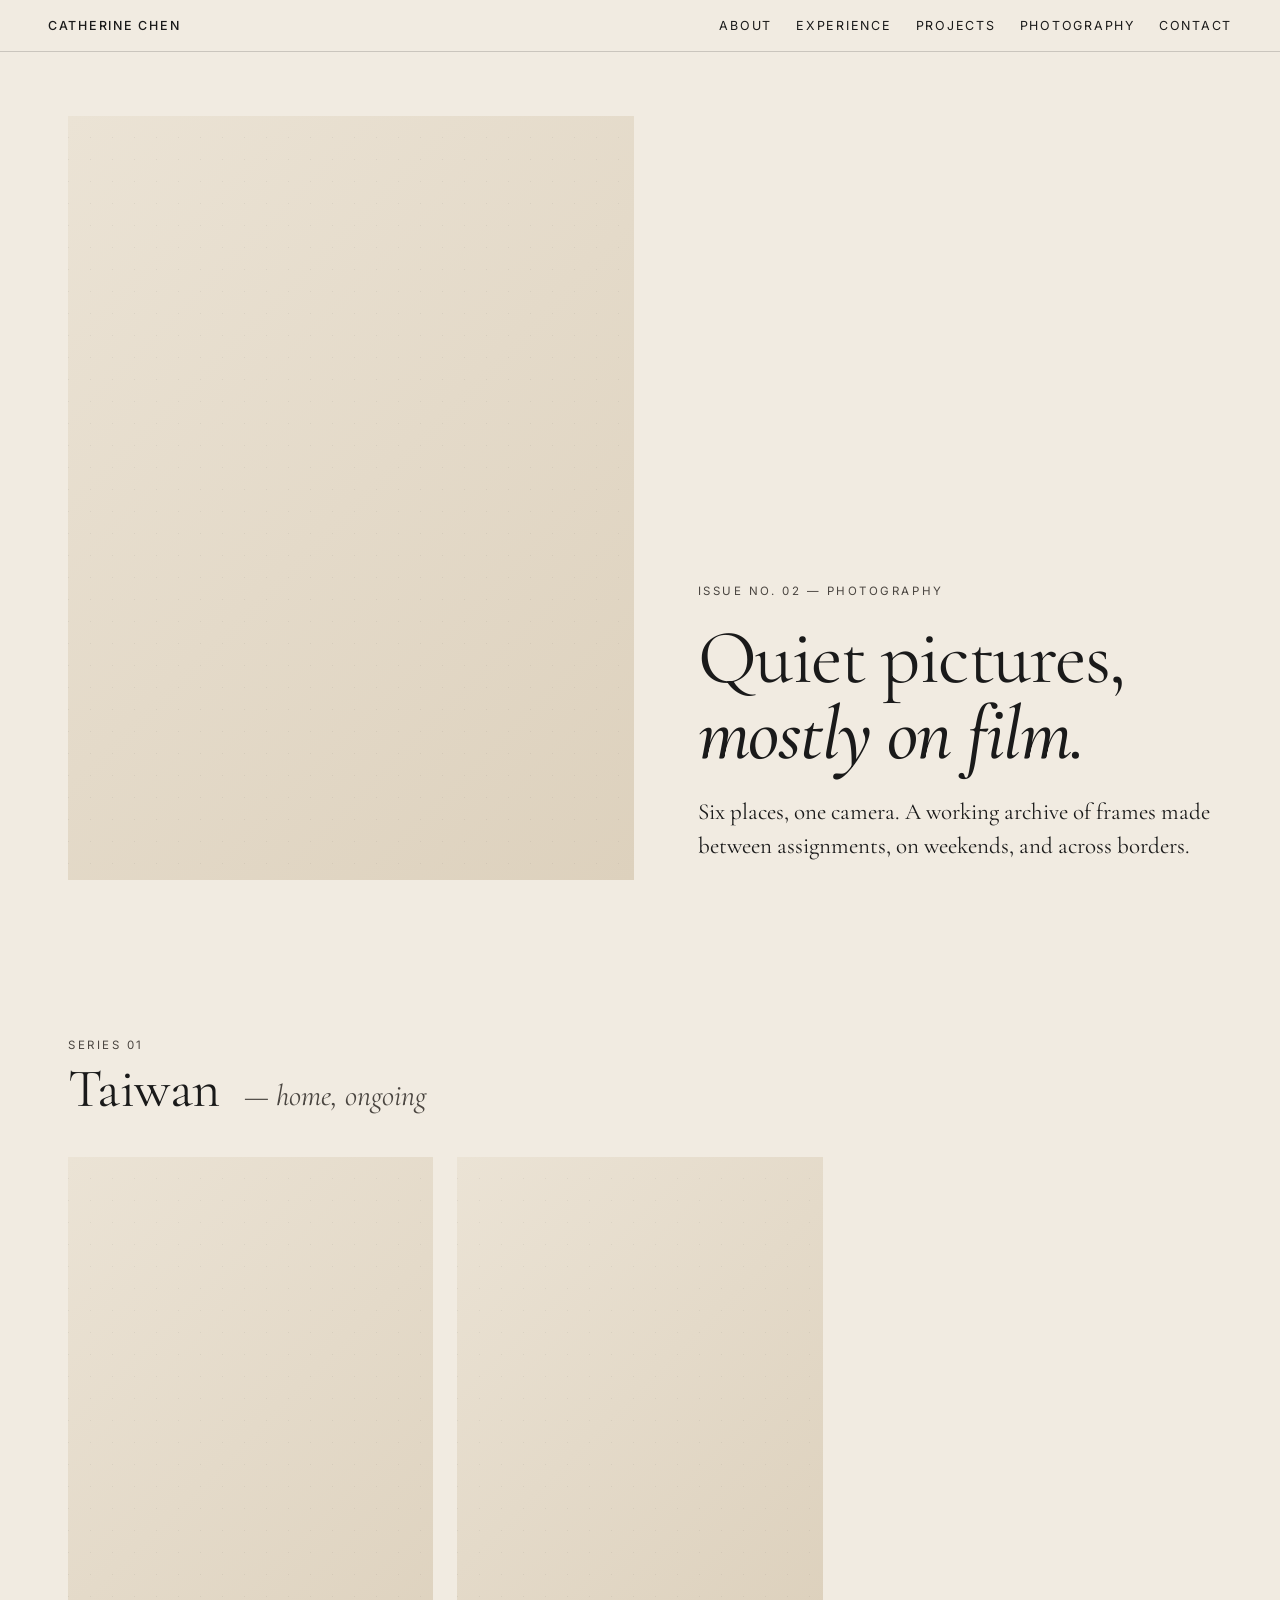
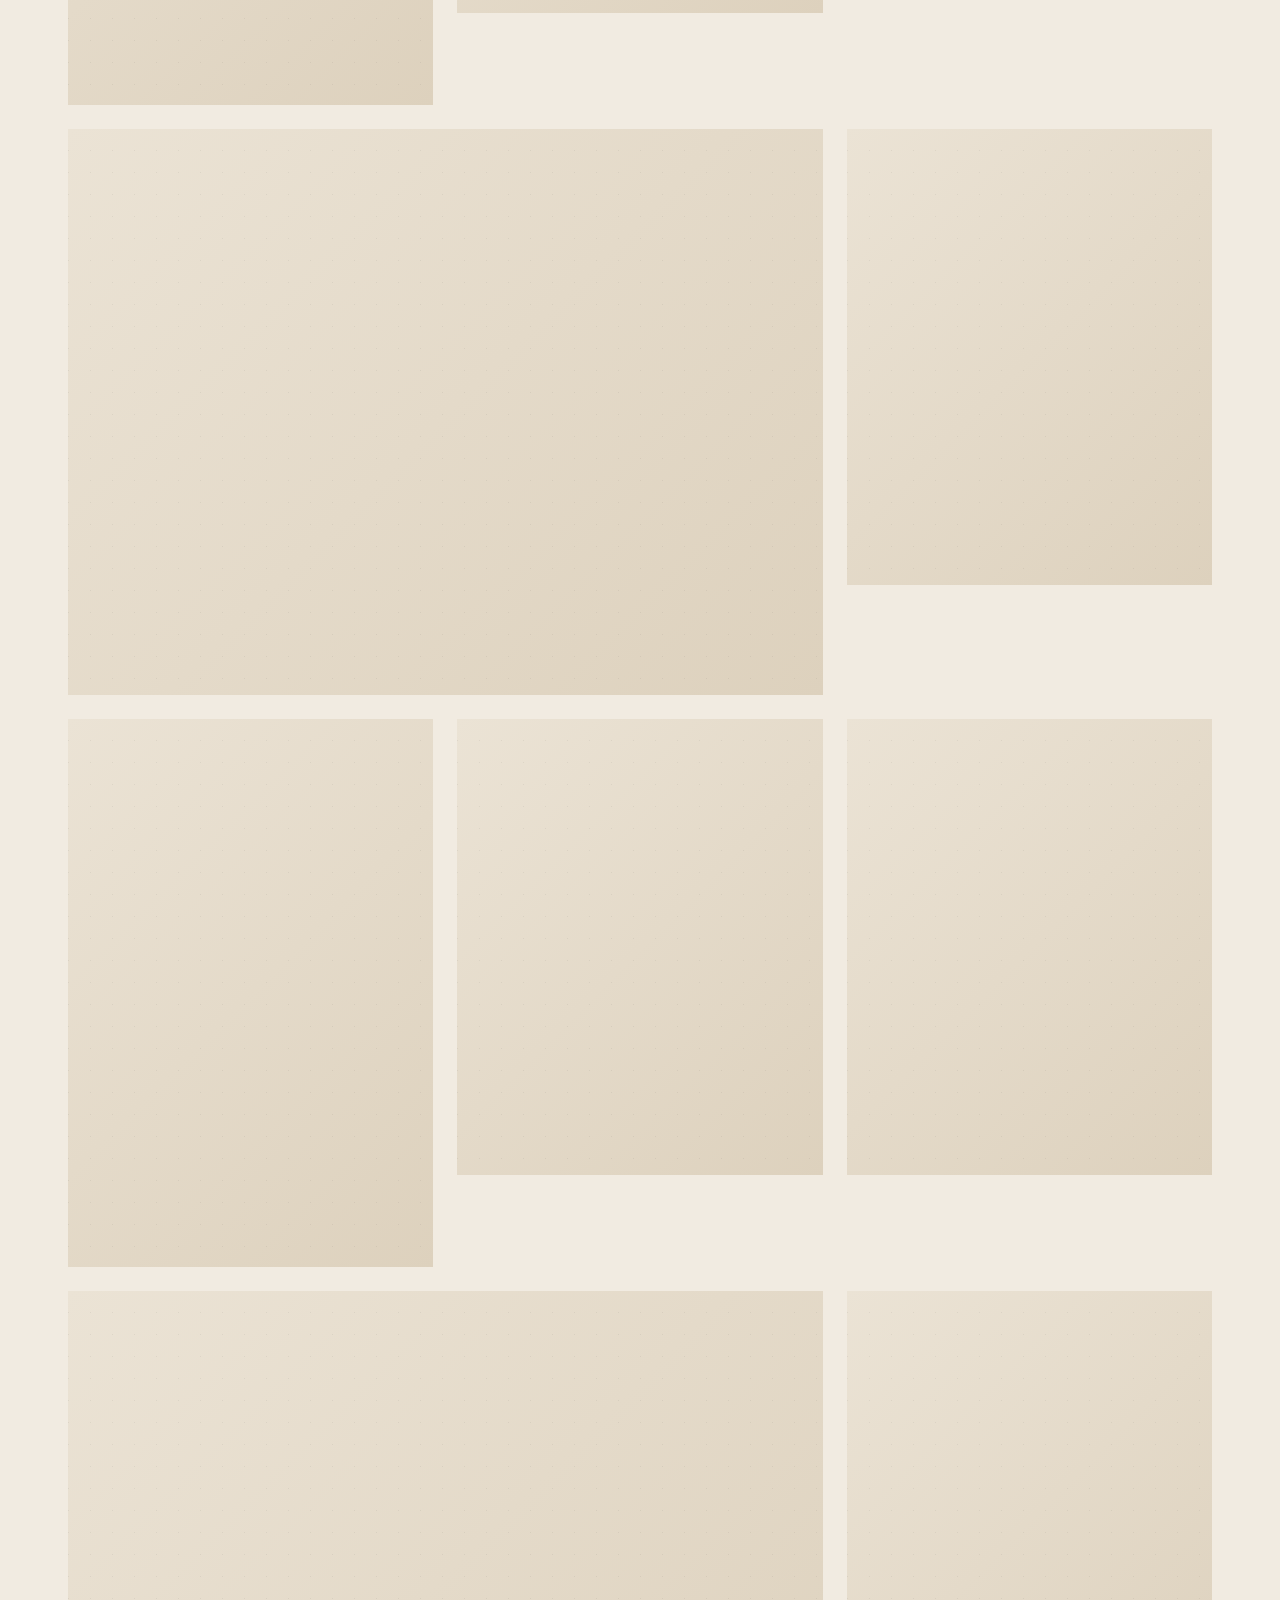
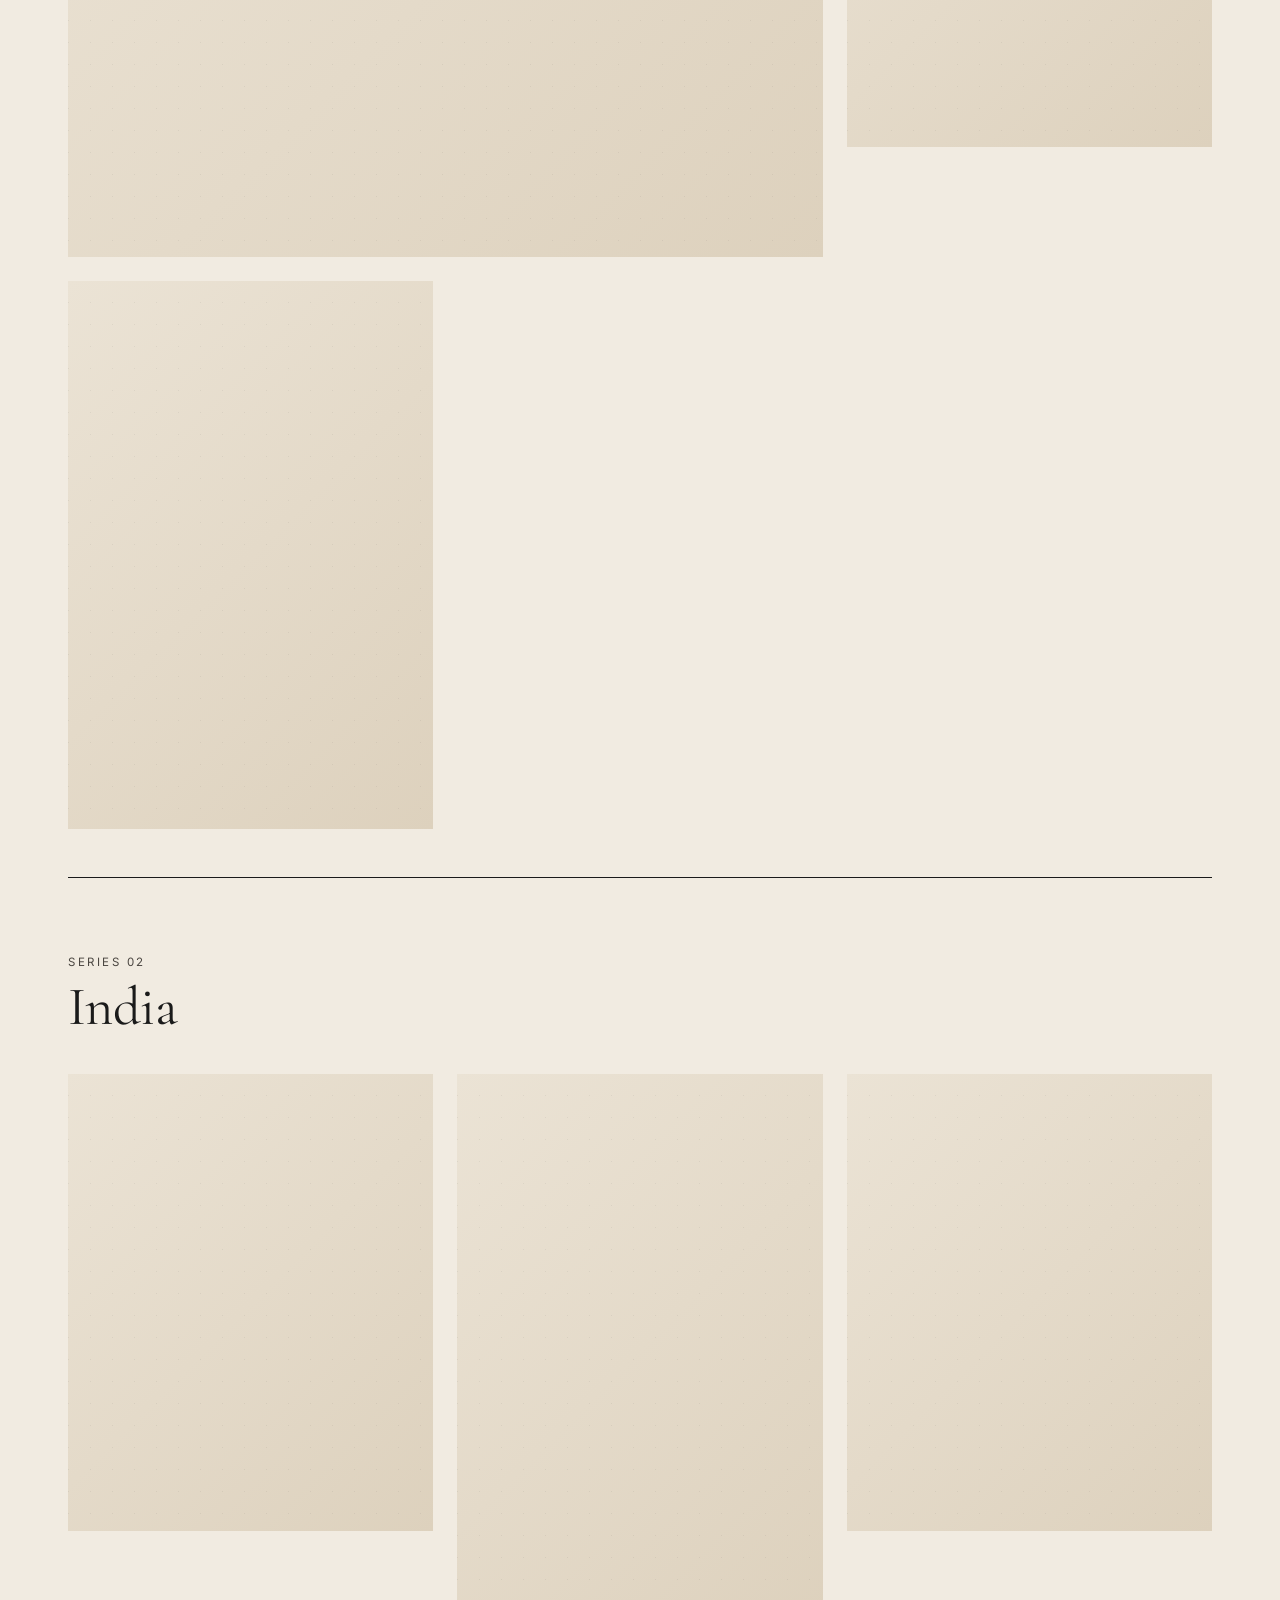
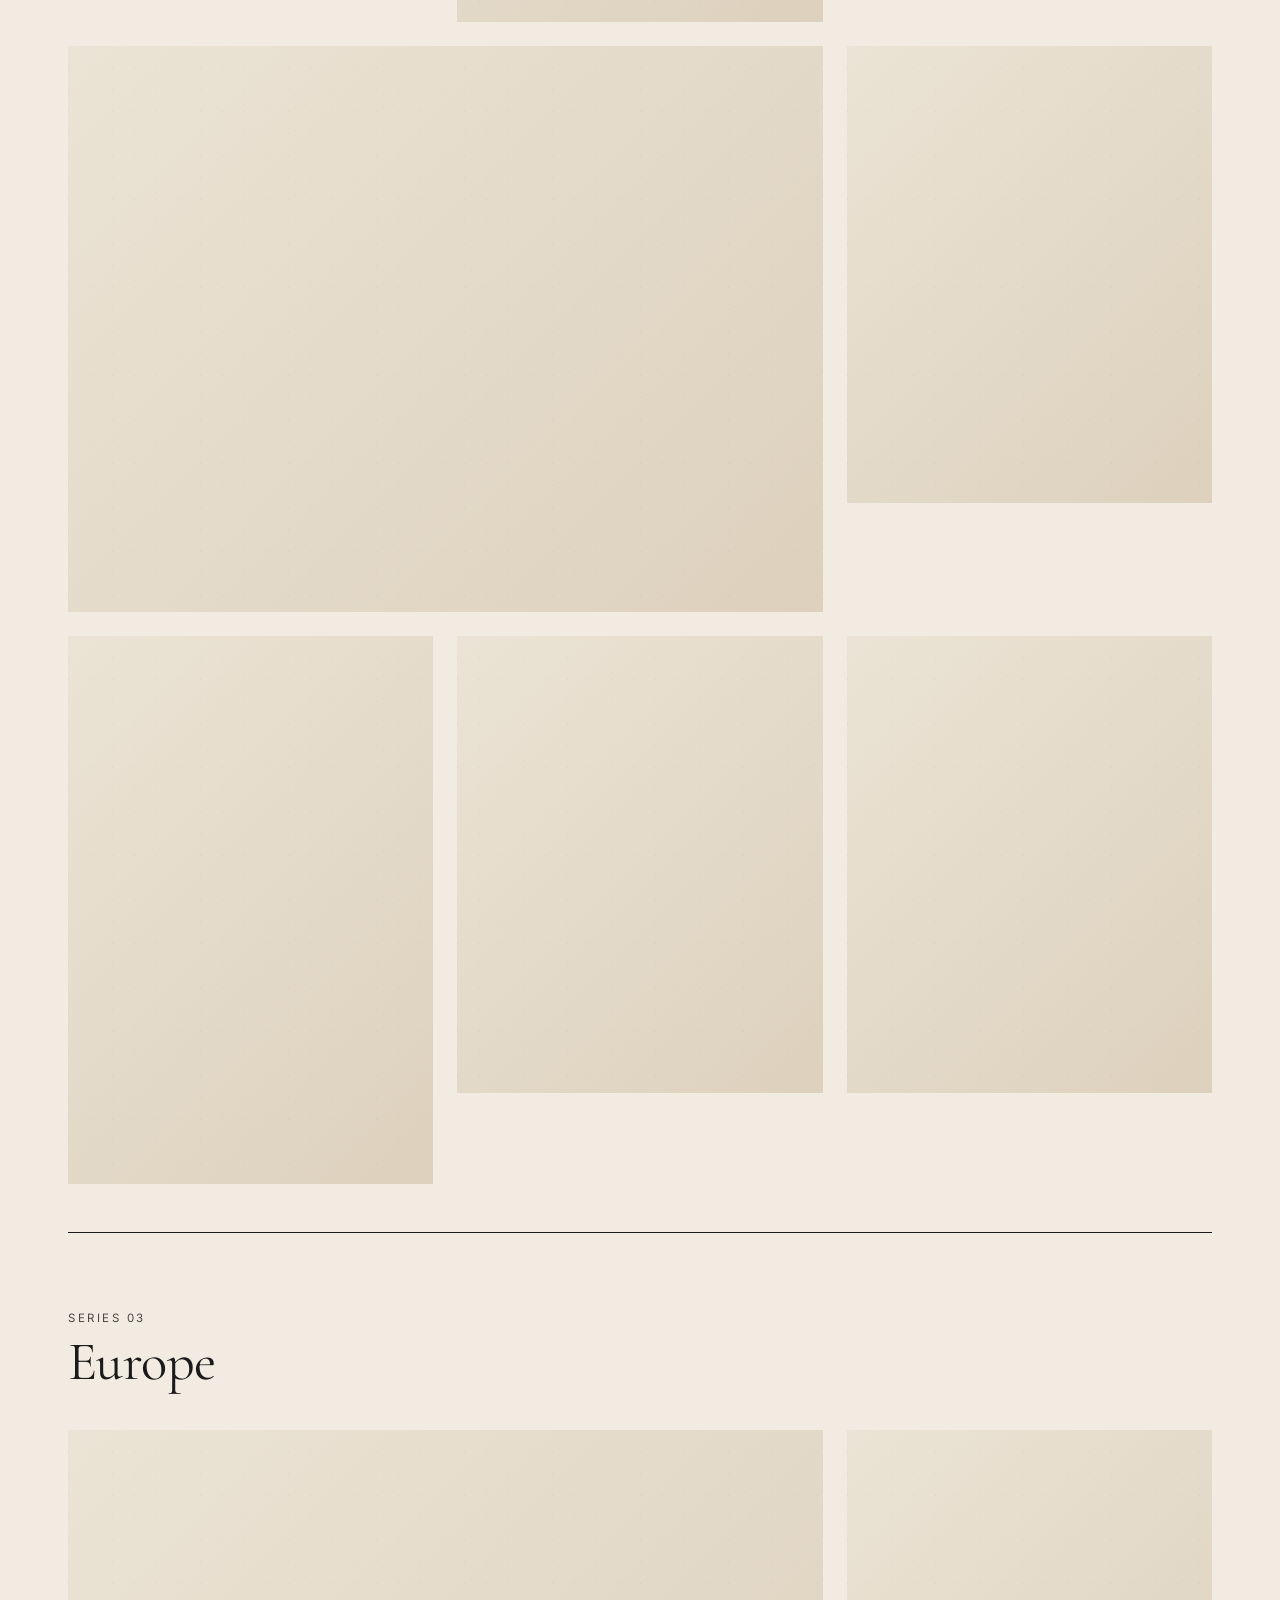
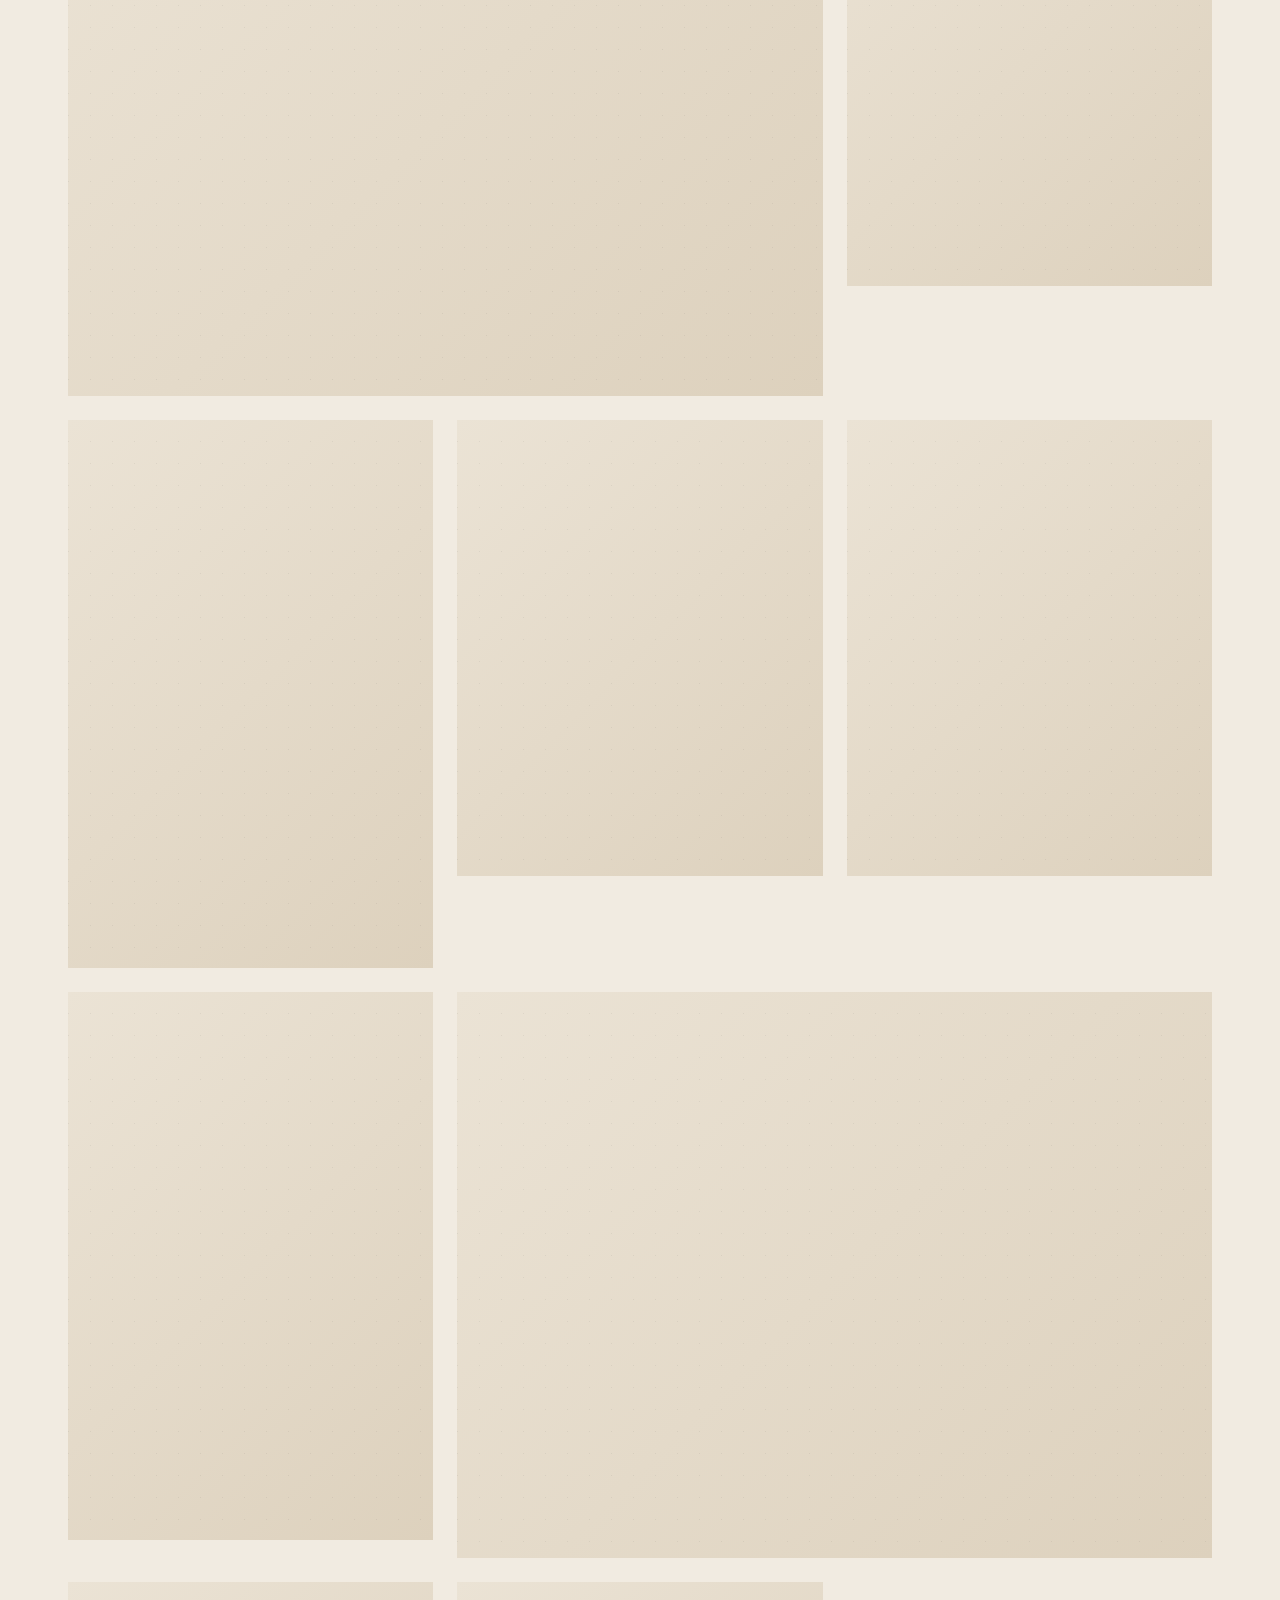
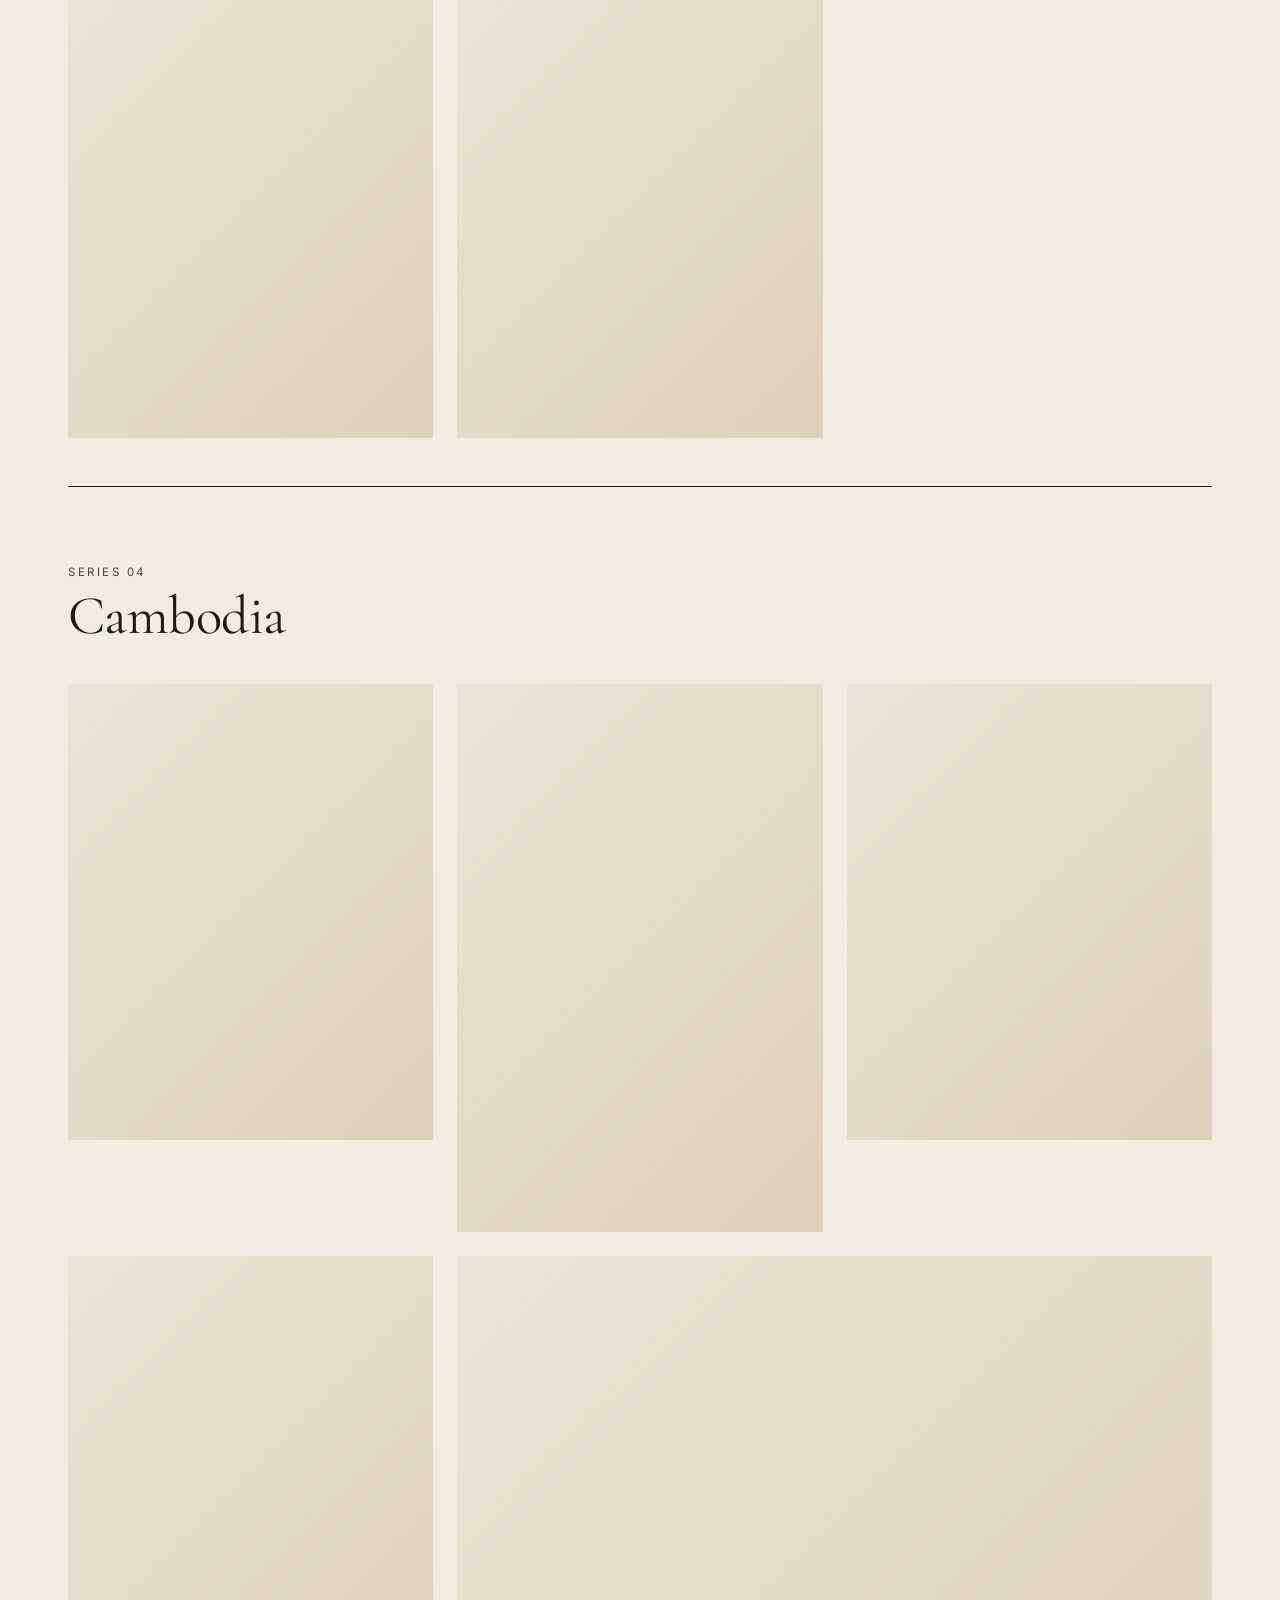
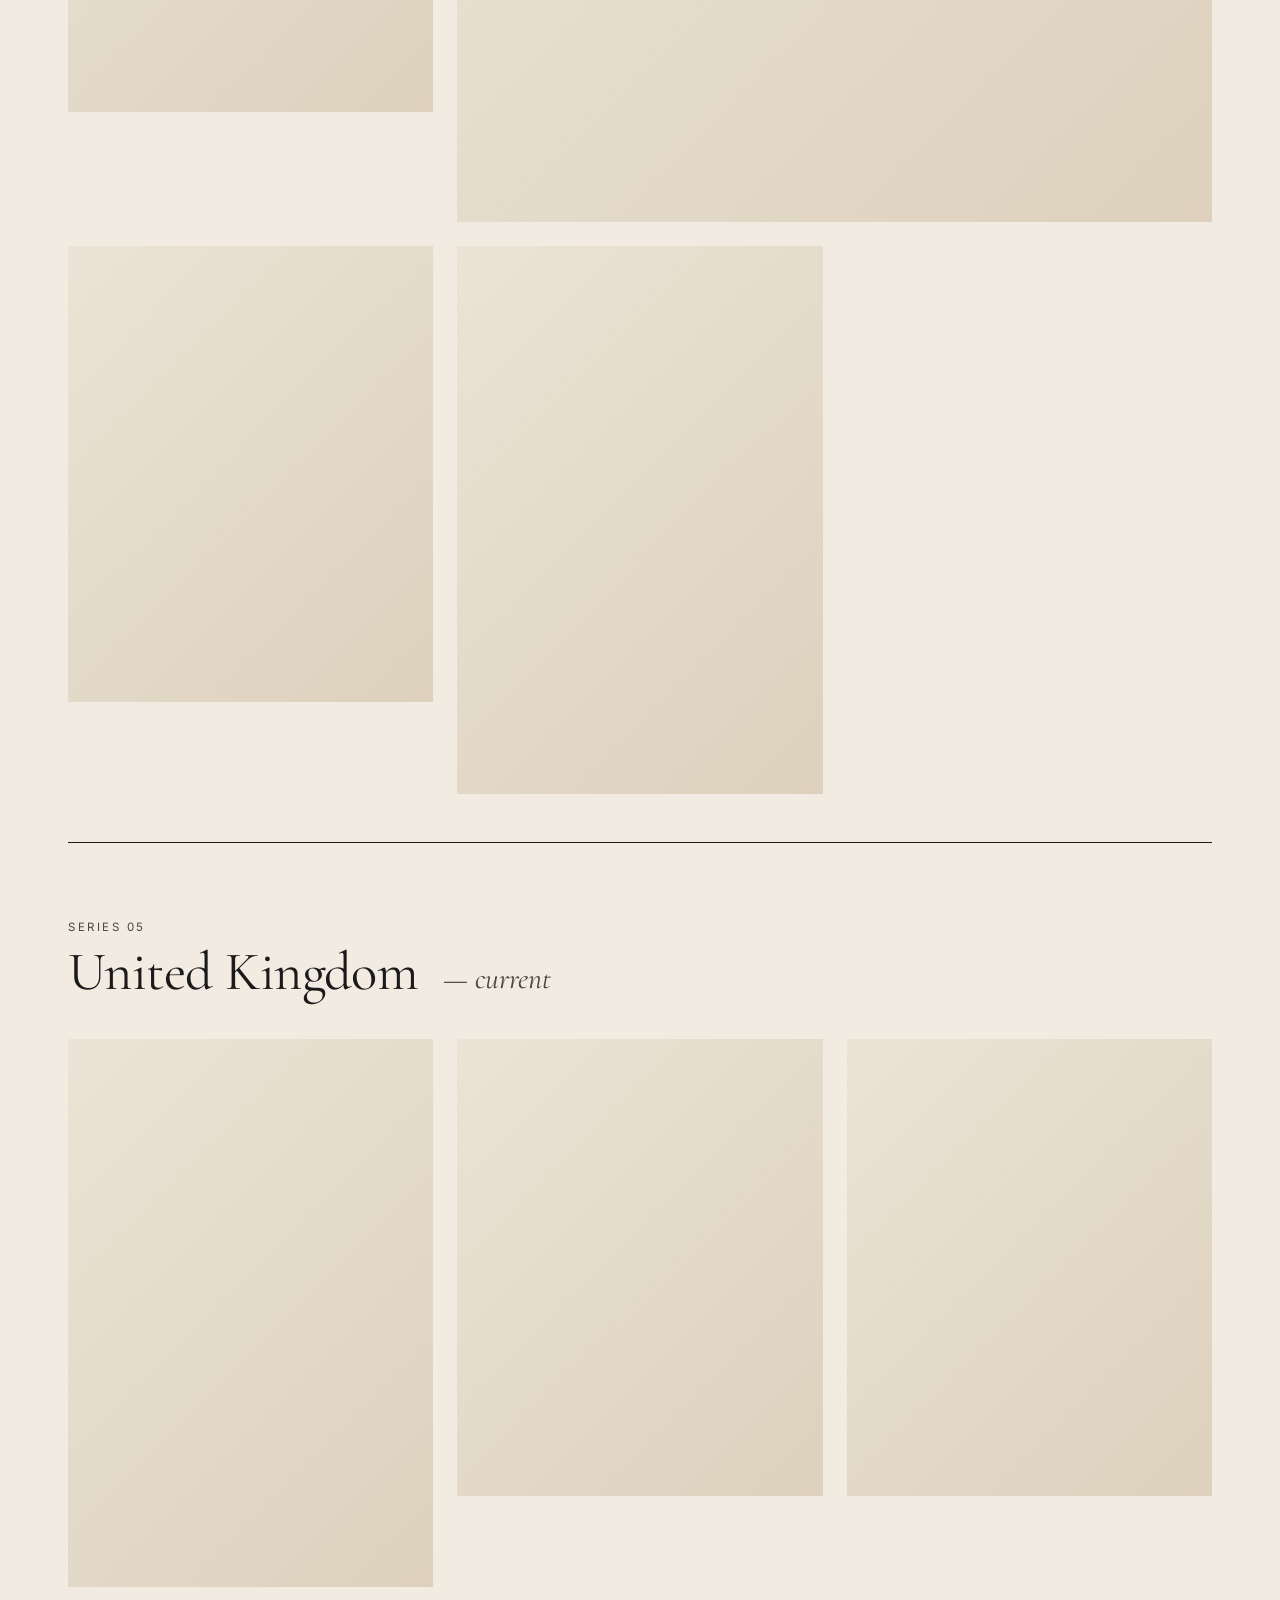
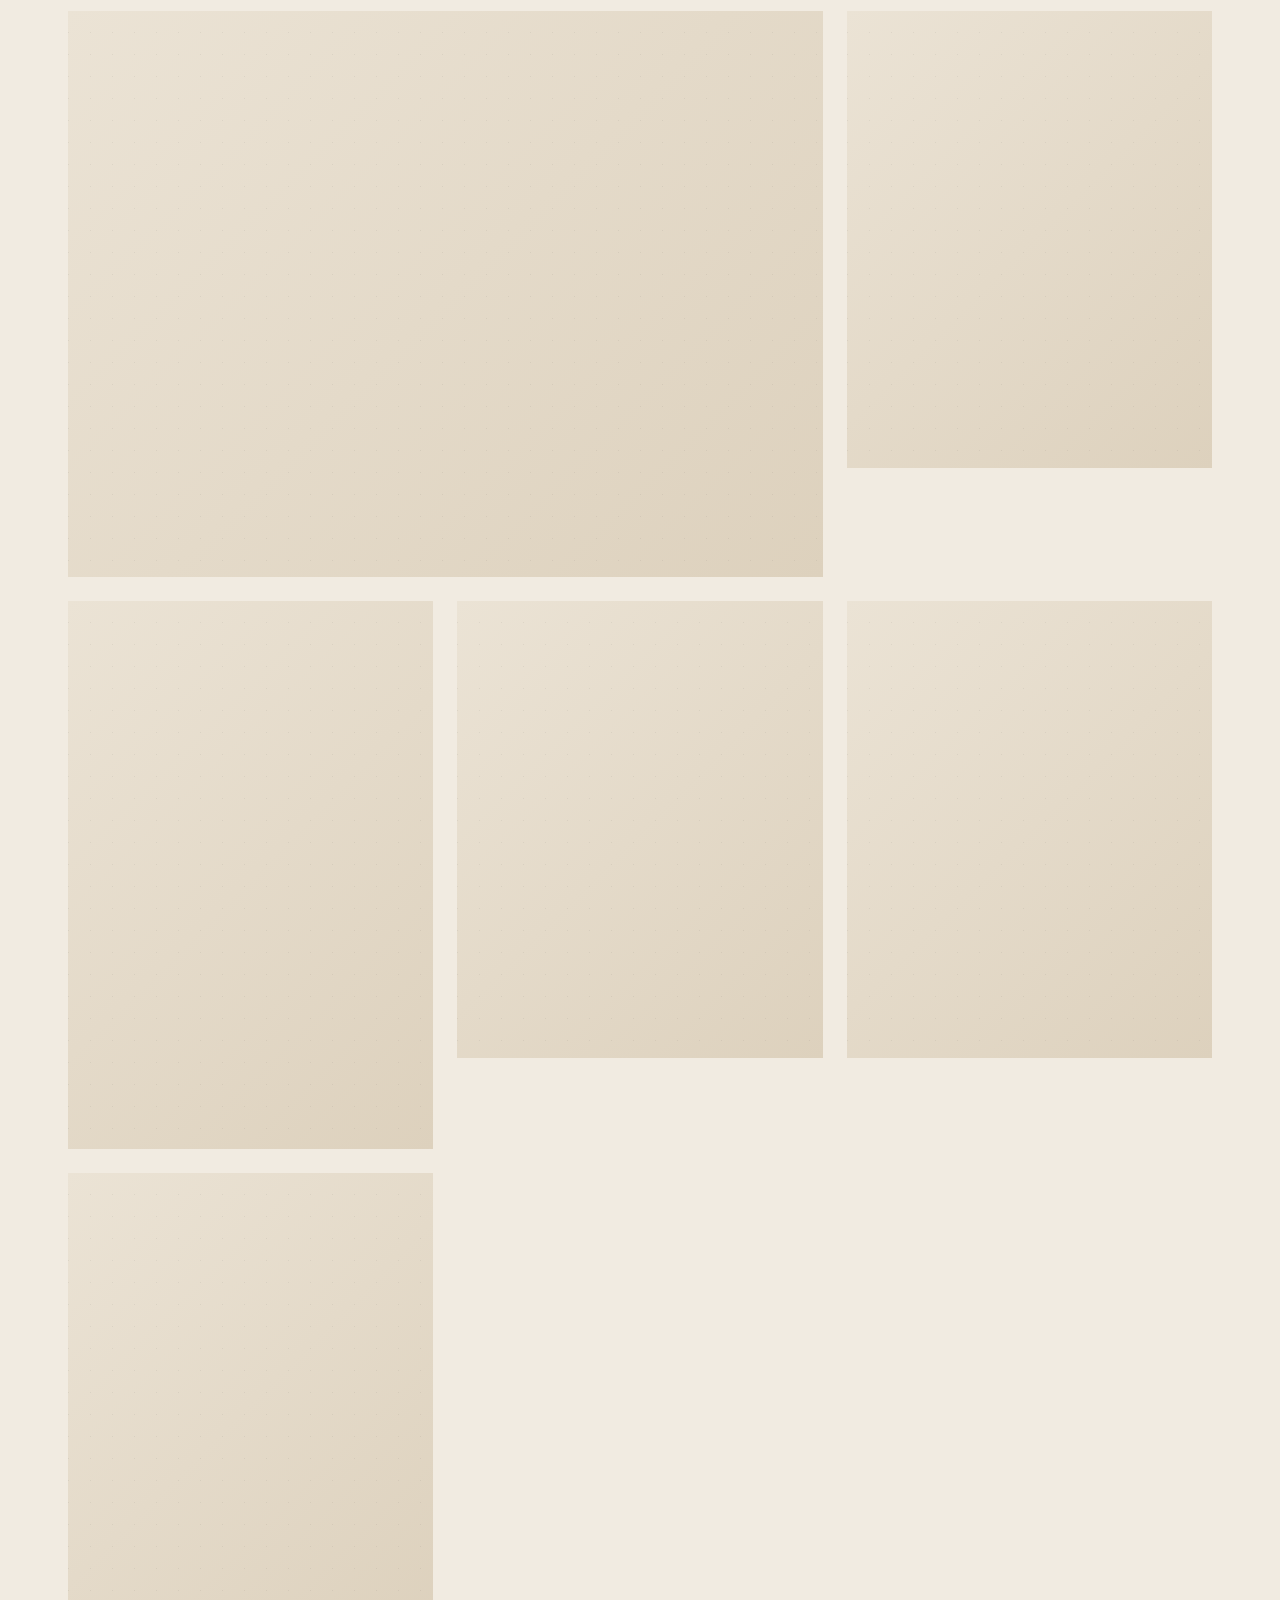
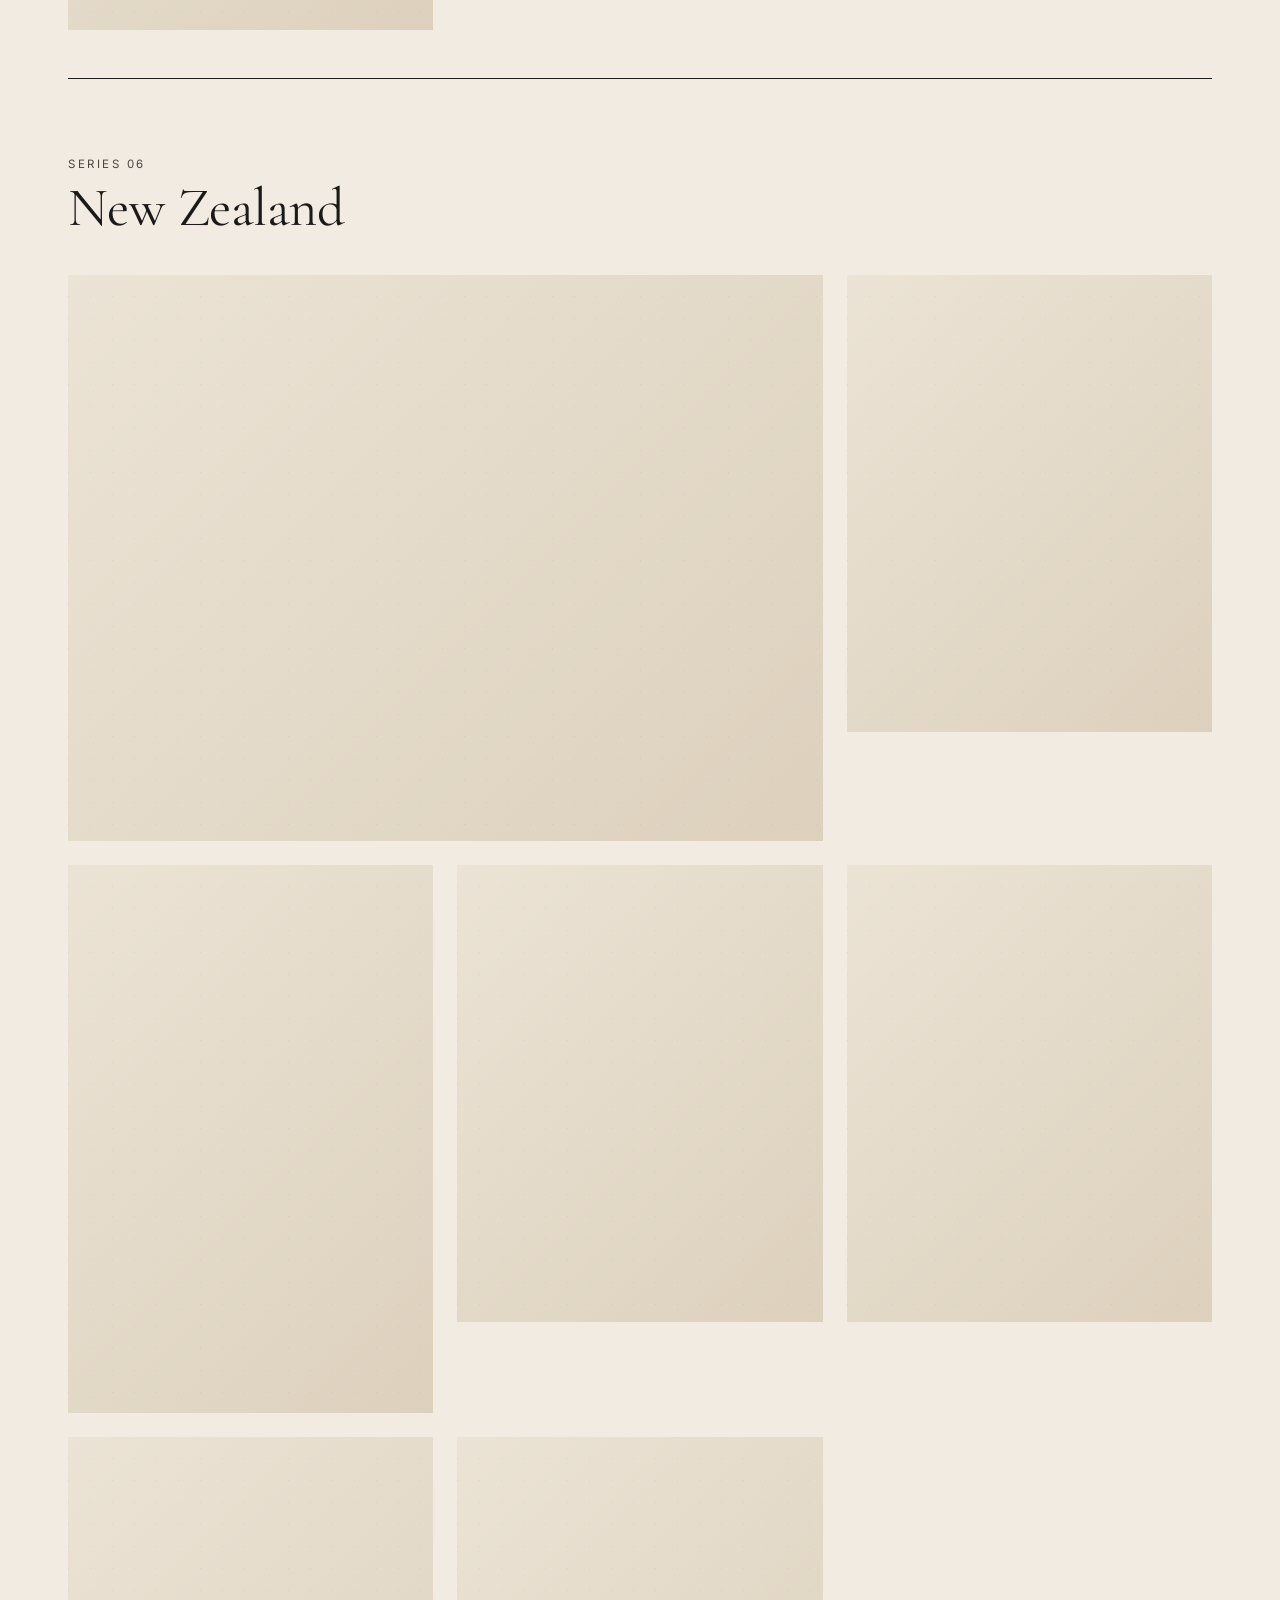
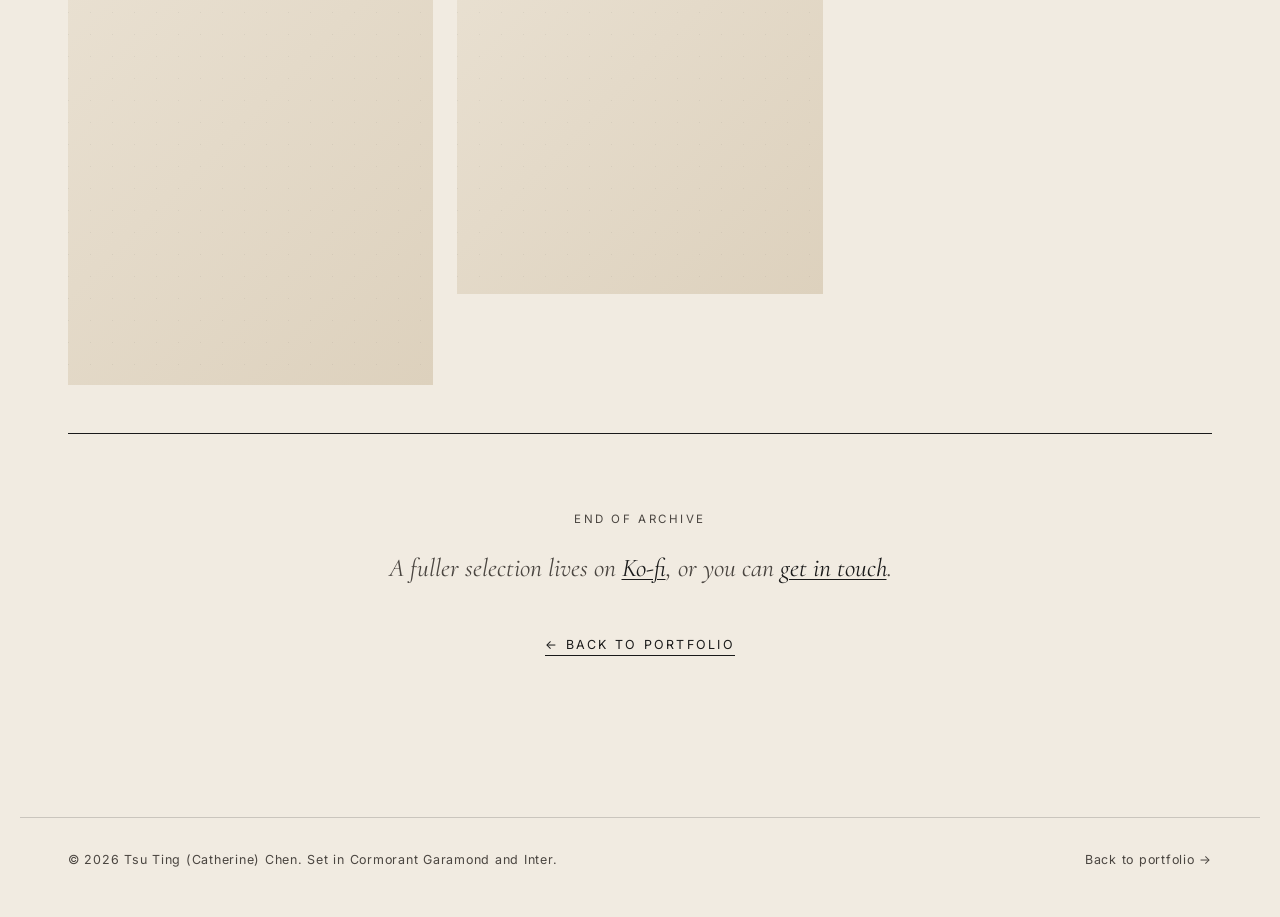
==== photography.html @ 3bc6bdde "Add files via upload" ====
<!doctype html>
<html lang="en">
<head>
  <meta charset="utf-8" />
  <meta name="viewport" content="width=device-width,initial-scale=1" />
  <title>Photography — Catherine Chen</title>
  <meta name="description" content="A film photography archive by Catherine Chen — Taiwan, India, Europe, Cambodia, UK, and New Zealand." />
  <link rel="preconnect" href="https://fonts.googleapis.com">
  <link rel="preconnect" href="https://fonts.gstatic.com" crossorigin>
  <link href="https://fonts.googleapis.com/css2?family=Cormorant+Garamond:ital,wght@0,300;0,400;0,500;0,600;1,400;1,500&family=Inter:wght@300;400;500;600&display=swap" rel="stylesheet">
  <link rel="stylesheet" href="styles.css" />
</head>
<body class="page-photography">

<header class="topbar">
  <a class="mark" href="index.html">Catherine Chen</a>
  <nav class="nav">
    <a href="index.html#about">About</a>
    <a href="index.html#experience">Experience</a>
    <a href="index.html#projects">Projects</a>
    <a href="photography.html" aria-current="page">Photography</a>
    <a href="index.html#contact">Contact</a>
  </nav>
</header>

<!-- HERO -->
<section class="photo-hero">
  <div class="photo-hero-image placeholder"></div>
  <div class="photo-hero-text">
    <p class="kicker">Issue No. 02 — Photography</p>
    <h1 class="display photo-display">
      Quiet pictures,<br>
      <em>mostly on film.</em>
    </h1>
    <p class="lede">
      Six places, one camera. A working archive of frames made between
      assignments, on weekends, and across borders.
    </p>
  </div>
</section>

<main>

  <!-- TAIWAN -->
  <section class="section location" id="taiwan">
    <p class="sec-num">Series 01</p>
    <h2 class="sec-title">Taiwan <span class="loc-meta">— home, ongoing</span></h2>
    <div class="photo-grid">
      <figure class="photo placeholder tall"></figure>
      <figure class="photo placeholder"></figure>
      <figure class="photo placeholder wide"></figure>
      <figure class="photo placeholder"></figure>
      <figure class="photo placeholder tall"></figure>
      <figure class="photo placeholder"></figure>
      <figure class="photo placeholder"></figure>
      <figure class="photo placeholder wide"></figure>
      <figure class="photo placeholder"></figure>
      <figure class="photo placeholder tall"></figure>
    </div>
  </section>

  <hr class="rule" />

  <!-- INDIA -->
  <section class="section location" id="india">
    <p class="sec-num">Series 02</p>
    <h2 class="sec-title">India</h2>
    <div class="photo-grid">
      <figure class="photo placeholder"></figure>
      <figure class="photo placeholder tall"></figure>
      <figure class="photo placeholder"></figure>
      <figure class="photo placeholder wide"></figure>
      <figure class="photo placeholder"></figure>
      <figure class="photo placeholder tall"></figure>
      <figure class="photo placeholder"></figure>
      <figure class="photo placeholder"></figure>
    </div>
  </section>

  <hr class="rule" />

  <!-- EUROPE -->
  <section class="section location" id="europe">
    <p class="sec-num">Series 03</p>
    <h2 class="sec-title">Europe</h2>
    <div class="photo-grid">
      <figure class="photo placeholder wide"></figure>
      <figure class="photo placeholder"></figure>
      <figure class="photo placeholder tall"></figure>
      <figure class="photo placeholder"></figure>
      <figure class="photo placeholder"></figure>
      <figure class="photo placeholder tall"></figure>
      <figure class="photo placeholder wide"></figure>
      <figure class="photo placeholder"></figure>
      <figure class="photo placeholder"></figure>
    </div>
  </section>

  <hr class="rule" />

  <!-- CAMBODIA -->
  <section class="section location" id="cambodia">
    <p class="sec-num">Series 04</p>
    <h2 class="sec-title">Cambodia</h2>
    <div class="photo-grid">
      <figure class="photo placeholder"></figure>
      <figure class="photo placeholder tall"></figure>
      <figure class="photo placeholder"></figure>
      <figure class="photo placeholder"></figure>
      <figure class="photo placeholder wide"></figure>
      <figure class="photo placeholder"></figure>
      <figure class="photo placeholder tall"></figure>
    </div>
  </section>

  <hr class="rule" />

  <!-- UK -->
  <section class="section location" id="uk">
    <p class="sec-num">Series 05</p>
    <h2 class="sec-title">United Kingdom <span class="loc-meta">— current</span></h2>
    <div class="photo-grid">
      <figure class="photo placeholder tall"></figure>
      <figure class="photo placeholder"></figure>
      <figure class="photo placeholder"></figure>
      <figure class="photo placeholder wide"></figure>
      <figure class="photo placeholder"></figure>
      <figure class="photo placeholder tall"></figure>
      <figure class="photo placeholder"></figure>
      <figure class="photo placeholder"></figure>
      <figure class="photo placeholder"></figure>
    </div>
  </section>

  <hr class="rule" />

  <!-- NEW ZEALAND -->
  <section class="section location" id="new-zealand">
    <p class="sec-num">Series 06</p>
    <h2 class="sec-title">New Zealand</h2>
    <div class="photo-grid">
      <figure class="photo placeholder wide"></figure>
      <figure class="photo placeholder"></figure>
      <figure class="photo placeholder tall"></figure>
      <figure class="photo placeholder"></figure>
      <figure class="photo placeholder"></figure>
      <figure class="photo placeholder tall"></figure>
      <figure class="photo placeholder"></figure>
    </div>
  </section>

  <hr class="rule" />

  <!-- COLOPHON / END -->
  <section class="section end-note">
    <p class="kicker">End of archive</p>
    <p class="end-line">
      A fuller selection lives on
      <a href="https://ko-fi.com/catherine_filmphotography" target="_blank" rel="noopener">Ko-fi</a>,
      or you can <a href="index.html#contact">get in touch</a>.
    </p>
    <p><a class="back-link" href="index.html">&larr; Back to portfolio</a></p>
  </section>

</main>

<footer class="footer">
  <p>&copy; 2026 Tsu Ting (Catherine) Chen. Set in Cormorant Garamond and Inter.</p>
  <p><a href="index.html">Back to portfolio &rarr;</a></p>
</footer>

<script src="script.js" defer></script>
</body>
</html>
---- styles.css ----
/* ---------- The Gentlewoman-inspired editorial portfolio ---------- */

:root {
  --paper: #f1ebe1;          /* warm cream */
  --paper-2: #ebe3d5;        /* deeper cream for accents */
  --ink: #1a1a1a;
  --ink-soft: #4a4540;
  --rule: #1a1a1a;
  --hair: rgba(26,26,26,0.18);
  --serif: "Cormorant Garamond", "EB Garamond", Georgia, "Times New Roman", serif;
  --sans: "Inter", -apple-system, BlinkMacSystemFont, "Segoe UI", sans-serif;
  --max: 1240px;
  --gutter: clamp(1.25rem, 4vw, 3rem);
}

* { box-sizing: border-box; }

html { scroll-behavior: smooth; }

body {
  margin: 0;
  background: var(--paper);
  color: var(--ink);
  font-family: var(--serif);
  font-size: 19px;
  line-height: 1.55;
  -webkit-font-smoothing: antialiased;
  text-rendering: optimizeLegibility;
}

a { color: inherit; text-decoration: underline; text-decoration-thickness: 1px; text-underline-offset: 3px; }
a:hover { text-decoration-thickness: 2px; }

img { max-width: 100%; display: block; }

/* ---------- Top bar ---------- */
.topbar {
  position: sticky;
  top: 0;
  z-index: 50;
  display: flex;
  justify-content: space-between;
  align-items: center;
  padding: 1rem var(--gutter);
  background: var(--paper);
  border-bottom: 1px solid var(--hair);
  font-family: var(--sans);
  font-size: 0.78rem;
  letter-spacing: 0.14em;
  text-transform: uppercase;
}
.topbar .mark { text-decoration: none; font-weight: 500; }
.topbar .nav { display: flex; gap: 1.5rem; flex-wrap: wrap; }
.topbar .nav a { text-decoration: none; }
.topbar .nav a:hover { text-decoration: underline; text-underline-offset: 4px; }

@media (max-width: 720px) {
  .topbar { flex-direction: column; gap: 0.6rem; align-items: flex-start; }
  .topbar .nav { gap: 1rem; font-size: 0.72rem; }
}

/* ---------- Layout primitives ---------- */
main { max-width: var(--max); margin: 0 auto; padding: 0 var(--gutter); }

.section {
  padding: clamp(3.5rem, 8vw, 7rem) 0 clamp(2rem, 5vw, 4rem);
}

.rule {
  border: 0;
  border-top: 1px solid var(--rule);
  max-width: var(--max);
  margin: 0 auto;
}

.kicker {
  font-family: var(--sans);
  font-size: 0.72rem;
  letter-spacing: 0.22em;
  text-transform: uppercase;
  color: var(--ink-soft);
  margin: 0 0 1.2rem;
}

.sec-num {
  font-family: var(--sans);
  font-size: 0.72rem;
  letter-spacing: 0.22em;
  text-transform: uppercase;
  color: var(--ink-soft);
  margin: 0 0 0.4rem;
}

.sec-title {
  font-family: var(--serif);
  font-weight: 400;
  font-size: clamp(2rem, 5vw, 3.4rem);
  line-height: 1.05;
  margin: 0 0 2.4rem;
  letter-spacing: -0.01em;
}

.sec-lede {
  font-size: clamp(1.1rem, 1.6vw, 1.35rem);
  line-height: 1.55;
  max-width: 50ch;
  margin: 0 0 2.5rem;
  color: var(--ink-soft);
}

/* ---------- Hero ---------- */
.hero {
  padding: clamp(4rem, 12vw, 9rem) 0 clamp(3rem, 8vw, 6rem);
  display: grid;
  gap: 2rem;
}

.display {
  font-family: var(--serif);
  font-weight: 400;
  font-size: clamp(2.6rem, 8.5vw, 7rem);
  line-height: 0.98;
  letter-spacing: -0.02em;
  margin: 0;
}
.display em { font-style: italic; font-weight: 500; }

.hero-foot {
  display: grid;
  grid-template-columns: 1fr;
  gap: 1.4rem;
  border-top: 1px solid var(--hair);
  padding-top: 2rem;
  margin-top: 2rem;
}
@media (min-width: 760px) {
  .hero-foot { grid-template-columns: 2fr 1fr; gap: 3rem; }
}

.lede {
  font-size: clamp(1.15rem, 1.8vw, 1.5rem);
  line-height: 1.5;
  max-width: 50ch;
  margin: 0;
}

.meta {
  font-family: var(--sans);
  font-size: 0.78rem;
  letter-spacing: 0.18em;
  text-transform: uppercase;
  color: var(--ink-soft);
  margin: 0;
  align-self: end;
}

/* ---------- About ---------- */
.two-col {
  display: grid;
  grid-template-columns: 1fr;
  gap: 2.5rem;
}
@media (min-width: 880px) {
  .two-col { grid-template-columns: 1.6fr 1fr; gap: 4rem; }
}
.col-narrow p { margin: 0 0 1.2rem; font-size: 1.15rem; line-height: 1.6; }
.col-narrow em { font-style: italic; }

.dropcap::first-letter {
  font-size: 4em;
  line-height: 0.85;
  float: left;
  padding: 0.1em 0.12em 0 0;
  font-weight: 500;
}

.col-side .facts {
  margin: 0;
  padding: 1.5rem 0 0;
  border-top: 1px solid var(--hair);
  display: grid;
  grid-template-columns: max-content 1fr;
  column-gap: 1.5rem;
  row-gap: 0.6rem;
  font-family: var(--sans);
  font-size: 0.85rem;
  line-height: 1.5;
}
.col-side dt {
  font-size: 0.7rem;
  letter-spacing: 0.18em;
  text-transform: uppercase;
  color: var(--ink-soft);
  align-self: start;
  padding-top: 0.15rem;
}
.col-side dd { margin: 0; }

/* ---------- Experience ---------- */
.cv { list-style: none; padding: 0; margin: 0; }
.cv-row {
  display: grid;
  grid-template-columns: 1fr;
  gap: 0.6rem;
  padding: 1.8rem 0;
  border-top: 1px solid var(--hair);
}
.cv-row:last-child { border-bottom: 1px solid var(--hair); }
@media (min-width: 760px) {
  .cv-row {
    grid-template-columns: 160px 1fr;
    gap: 3rem;
    padding: 2.2rem 0;
  }
}
.cv-when {
  font-family: var(--sans);
  font-size: 0.78rem;
  letter-spacing: 0.16em;
  text-transform: uppercase;
  color: var(--ink-soft);
  padding-top: 0.4rem;
}
.cv-when span { display: inline-block; }
.cv-what h3 {
  font-family: var(--serif);
  font-weight: 500;
  font-size: clamp(1.4rem, 2.4vw, 1.9rem);
  line-height: 1.15;
  margin: 0 0 0.3rem;
}
.cv-where {
  font-family: var(--sans);
  font-size: 0.85rem;
  letter-spacing: 0.06em;
  color: var(--ink-soft);
  margin: 0 0 0.9rem;
}
.cv-what p { margin: 0; max-width: 65ch; line-height: 1.6; }

/* ---------- Projects ---------- */
.project-feature {
  padding: 2rem 0 3rem;
  border-bottom: 1px solid var(--hair);
  margin-bottom: 3rem;
}
.project-title {
  font-family: var(--serif);
  font-weight: 400;
  font-size: clamp(2rem, 5.5vw, 3.6rem);
  line-height: 1.05;
  letter-spacing: -0.01em;
  margin: 0.4rem 0 1.5rem;
  max-width: 22ch;
}
.project-title em { font-style: italic; font-weight: 500; }
.project-lede {
  font-size: 1.15rem;
  line-height: 1.6;
  max-width: 60ch;
  margin: 0 0 2rem;
}
.project-meta {
  display: grid;
  grid-template-columns: max-content 1fr;
  column-gap: 1.5rem;
  row-gap: 0.5rem;
  font-family: var(--sans);
  font-size: 0.85rem;
  margin: 0;
}
.project-meta dt {
  font-size: 0.7rem;
  letter-spacing: 0.18em;
  text-transform: uppercase;
  color: var(--ink-soft);
}
.project-meta dd { margin: 0; }

.project-grid {
  display: grid;
  grid-template-columns: 1fr;
  gap: 2.5rem 2rem;
}
@media (min-width: 720px) { .project-grid { grid-template-columns: repeat(2, 1fr); } }

.project-card h4 {
  font-family: var(--serif);
  font-weight: 500;
  font-size: 1.4rem;
  line-height: 1.15;
  margin: 1rem 0 0.4rem;
}
.project-card p {
  margin: 0;
  font-size: 1rem;
  line-height: 1.55;
  color: var(--ink-soft);
  max-width: 50ch;
}
.project-cover {
  aspect-ratio: 4 / 3;
  width: 100%;
}

/* ---------- Photography ---------- */
.photo-grid {
  display: grid;
  grid-template-columns: 1fr;
  gap: 1.5rem;
}
@media (min-width: 640px) { .photo-grid { grid-template-columns: repeat(2, 1fr); } }
@media (min-width: 960px) { .photo-grid { grid-template-columns: repeat(3, 1fr); } }

.photo {
  margin: 0;
  position: relative;
  aspect-ratio: 4 / 5;
  display: flex;
  align-items: flex-end;
  justify-content: flex-start;
}
.photo.tall { aspect-ratio: 3 / 4.5; }
.photo.wide { aspect-ratio: 4 / 3; }
@media (min-width: 960px) {
  .photo.wide { grid-column: span 2; }
}
.photo figcaption {
  font-family: var(--sans);
  font-size: 0.7rem;
  letter-spacing: 0.18em;
  text-transform: uppercase;
  color: var(--ink-soft);
  padding: 0.6rem 0.8rem;
  background: rgba(241,235,225,0.85);
  position: absolute;
  bottom: 0.7rem;
  left: 0.7rem;
}

/* ---------- Placeholders (for images you haven't added yet) ---------- */
.placeholder {
  background:
    linear-gradient(135deg, var(--paper-2) 0%, #ddd1bd 100%);
  position: relative;
  overflow: hidden;
}
.placeholder::after {
  content: "";
  position: absolute; inset: 0;
  background-image: linear-gradient(45deg, var(--hair) 1px, transparent 1px);
  background-size: 22px 22px;
  opacity: 0.35;
}
.project-cover.placeholder span,
.photo.placeholder figcaption {
  position: absolute;
  z-index: 2;
}
.project-cover.placeholder span {
  bottom: 0.7rem; left: 0.8rem;
  font-family: var(--sans);
  font-size: 0.7rem;
  letter-spacing: 0.18em;
  text-transform: uppercase;
  color: var(--ink-soft);
  background: rgba(241,235,225,0.85);
  padding: 0.5rem 0.7rem;
}

/* ---------- Contact ---------- */
.contact-lede {
  font-family: var(--serif);
  font-size: clamp(1.6rem, 3.5vw, 2.6rem);
  line-height: 1.2;
  max-width: 22ch;
  margin: 0 0 3rem;
  font-weight: 400;
}
.contact-lede em { font-style: italic; font-weight: 500; }

.contact-list {
  list-style: none;
  margin: 0;
  padding: 0;
  border-top: 1px solid var(--hair);
}
.contact-list li {
  display: grid;
  grid-template-columns: 140px 1fr;
  gap: 1.5rem;
  padding: 1.1rem 0;
  border-bottom: 1px solid var(--hair);
  align-items: baseline;
}
.contact-list li span {
  font-family: var(--sans);
  font-size: 0.72rem;
  letter-spacing: 0.22em;
  text-transform: uppercase;
  color: var(--ink-soft);
}
.contact-list li a {
  font-family: var(--serif);
  font-size: clamp(1.15rem, 1.8vw, 1.4rem);
  text-decoration: none;
  border-bottom: 1px solid var(--hair);
  padding-bottom: 0.1rem;
  transition: border-color 0.2s ease;
}
.contact-list li a:hover { border-bottom-color: var(--ink); }

@media (max-width: 600px) {
  .contact-list li { grid-template-columns: 1fr; gap: 0.4rem; }
}

/* ---------- Footer ---------- */
.footer {
  max-width: var(--max);
  margin: 4rem auto 0;
  padding: 2rem var(--gutter) 3rem;
  border-top: 1px solid var(--hair);
  display: flex;
  justify-content: space-between;
  flex-wrap: wrap;
  gap: 1rem;
  font-family: var(--sans);
  font-size: 0.78rem;
  letter-spacing: 0.06em;
  color: var(--ink-soft);
}
.footer p { margin: 0; }
.footer a { text-decoration: none; }
.footer a:hover { text-decoration: underline; text-underline-offset: 3px; }

/* ---------- "More" / page link ---------- */
.more-link {
  margin: 2.5rem 0 0;
  font-family: var(--sans);
  font-size: 0.78rem;
  letter-spacing: 0.18em;
  text-transform: uppercase;
}
.more-link a {
  text-decoration: none;
  border-bottom: 1px solid var(--ink);
  padding-bottom: 0.2rem;
}
.more-link a:hover { border-bottom-width: 2px; }

/* ---------- Photography subpage ---------- */
.page-photography main { max-width: var(--max); margin: 0 auto; padding: 0 var(--gutter); }

.photo-hero {
  max-width: var(--max);
  margin: 0 auto;
  padding: clamp(2rem, 5vw, 4rem) var(--gutter) clamp(3rem, 7vw, 5rem);
  display: grid;
  grid-template-columns: 1fr;
  gap: 2.5rem;
  align-items: end;
}
@media (min-width: 900px) {
  .photo-hero { grid-template-columns: 1.1fr 1fr; gap: 4rem; }
}
.photo-hero-image {
  aspect-ratio: 4 / 5;
  width: 100%;
}
@media (min-width: 900px) {
  .photo-hero-image { aspect-ratio: 4 / 5.4; }
}
.photo-hero-text { padding-bottom: 1rem; }
.photo-display {
  font-size: clamp(2.4rem, 6vw, 5rem);
  margin: 0.4rem 0 1.5rem;
}

.location {
  padding: clamp(3rem, 6vw, 5rem) 0 clamp(2rem, 4vw, 3rem);
}
.loc-meta {
  font-style: italic;
  font-weight: 400;
  font-size: 0.55em;
  color: var(--ink-soft);
  letter-spacing: 0;
  display: inline-block;
  margin-left: 0.4em;
  vertical-align: middle;
}

.end-note {
  text-align: center;
  padding: clamp(3rem, 6vw, 5rem) 0;
}
.end-line {
  font-family: var(--serif);
  font-size: clamp(1.2rem, 2vw, 1.6rem);
  margin: 1rem 0 2.5rem;
  color: var(--ink-soft);
  font-style: italic;
}
.end-line a { color: var(--ink); }
.back-link {
  font-family: var(--sans);
  font-size: 0.78rem;
  letter-spacing: 0.18em;
  text-transform: uppercase;
  text-decoration: none;
  border-bottom: 1px solid var(--ink);
  padding-bottom: 0.2rem;
}

/* ---------- Reveal on scroll (subtle) ---------- */
.reveal { opacity: 0; transform: translateY(8px); transition: opacity 0.6s ease, transform 0.6s ease; }
.reveal.is-visible { opacity: 1; transform: none; }
@media (prefers-reduced-motion: reduce) {
  .reveal { opacity: 1; transform: none; transition: none; }
  html { scroll-behavior: auto; }
}
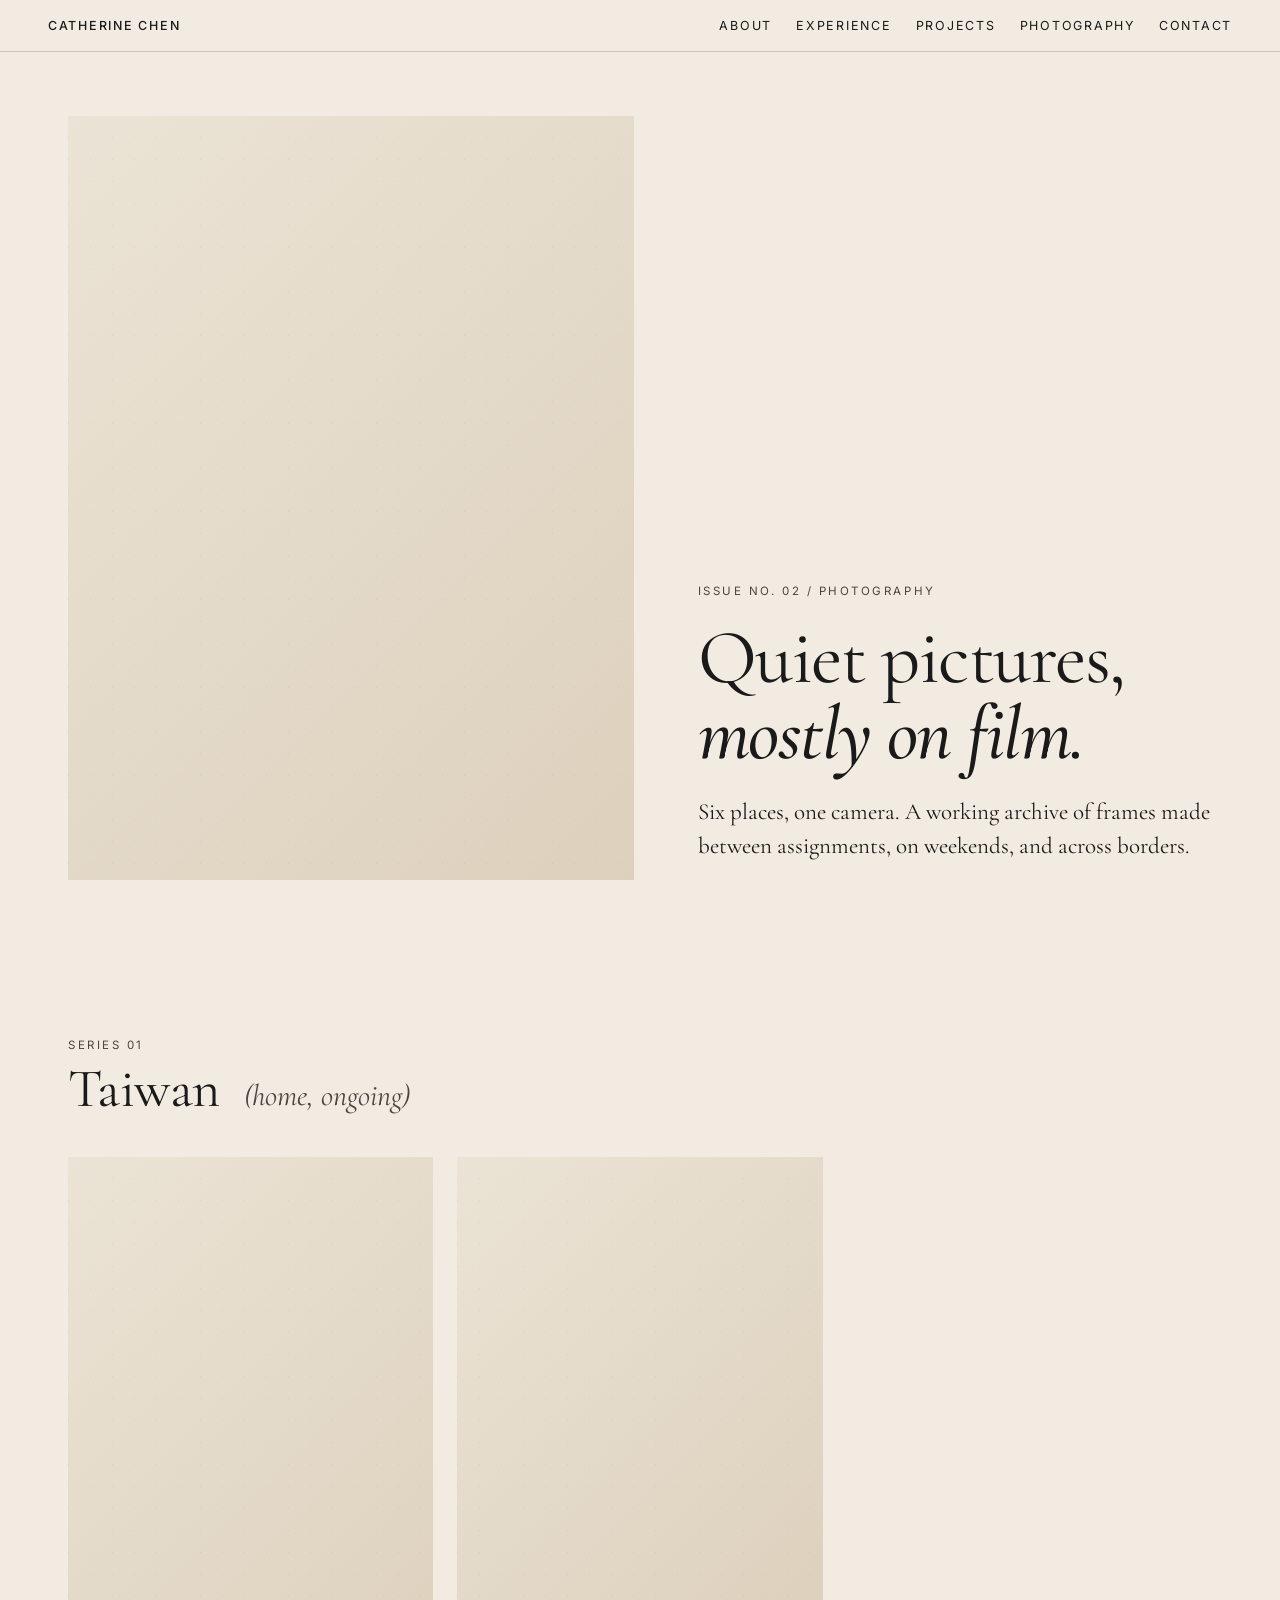
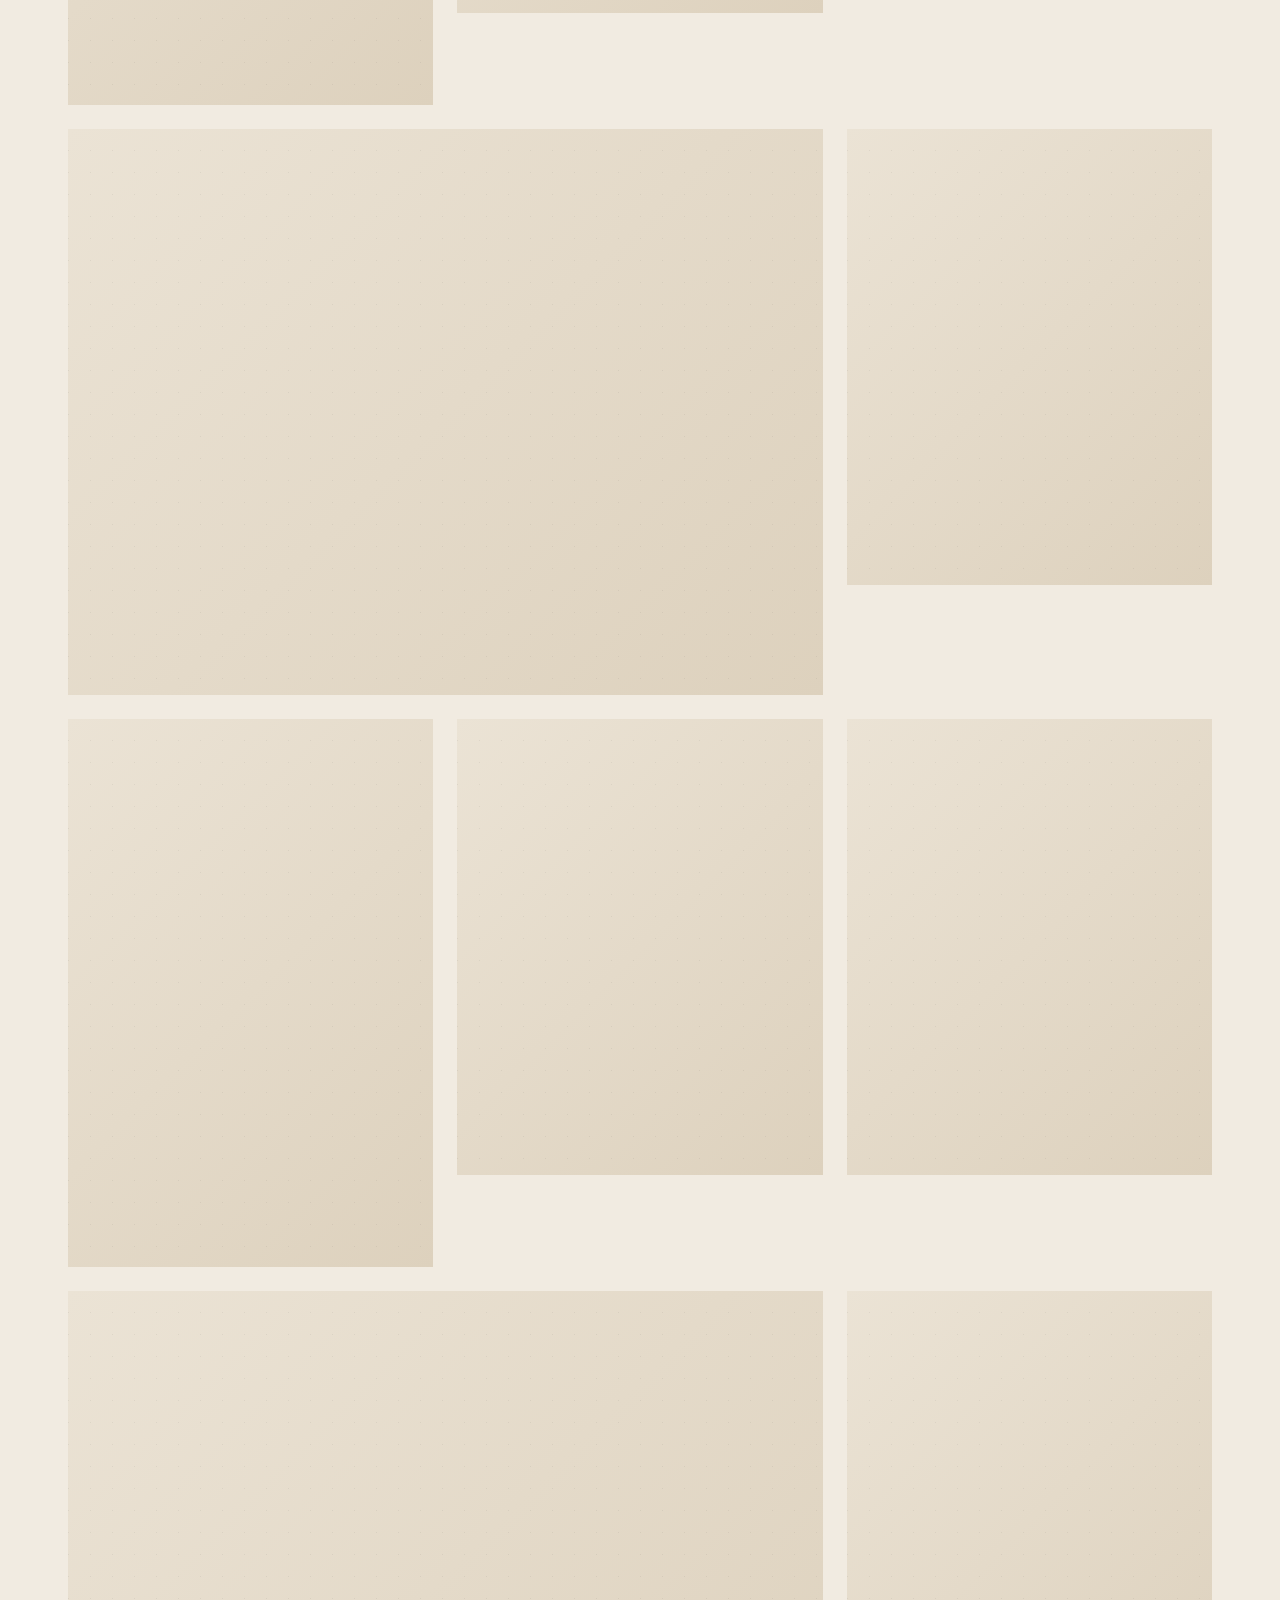
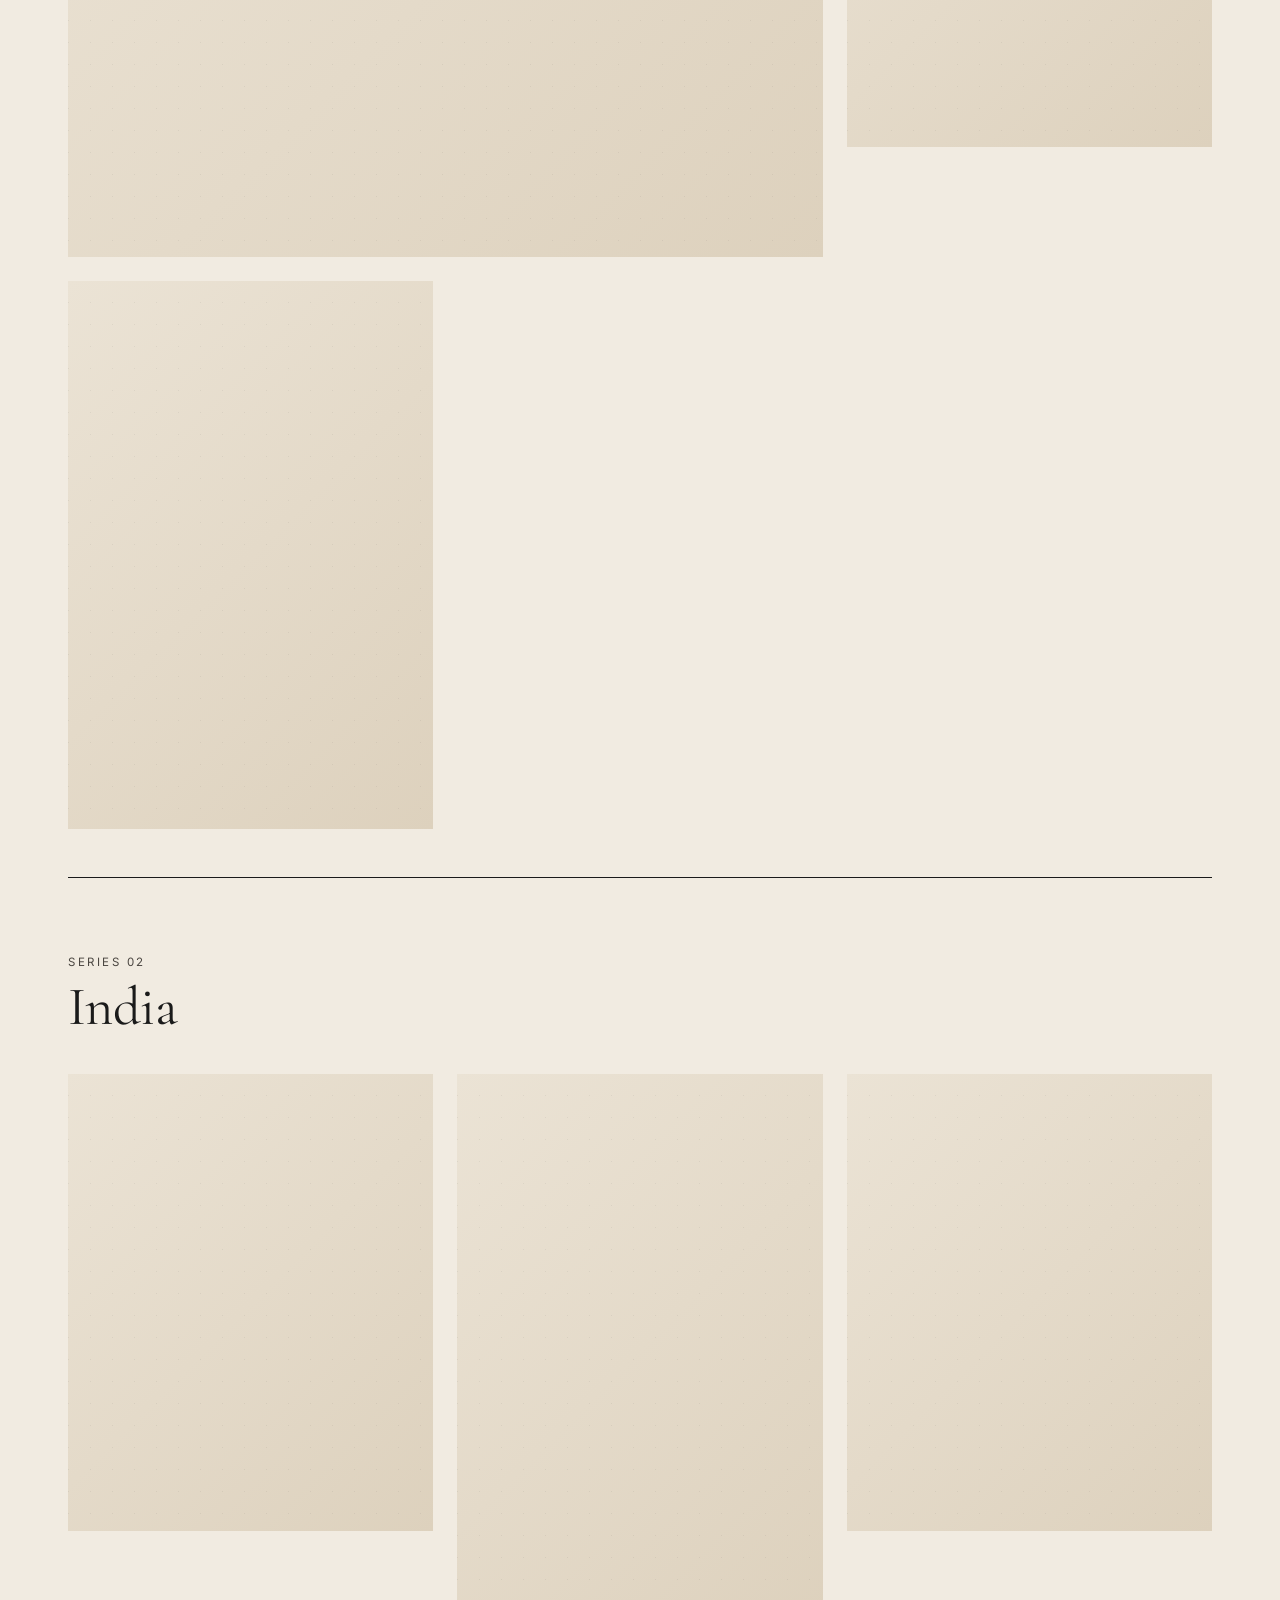
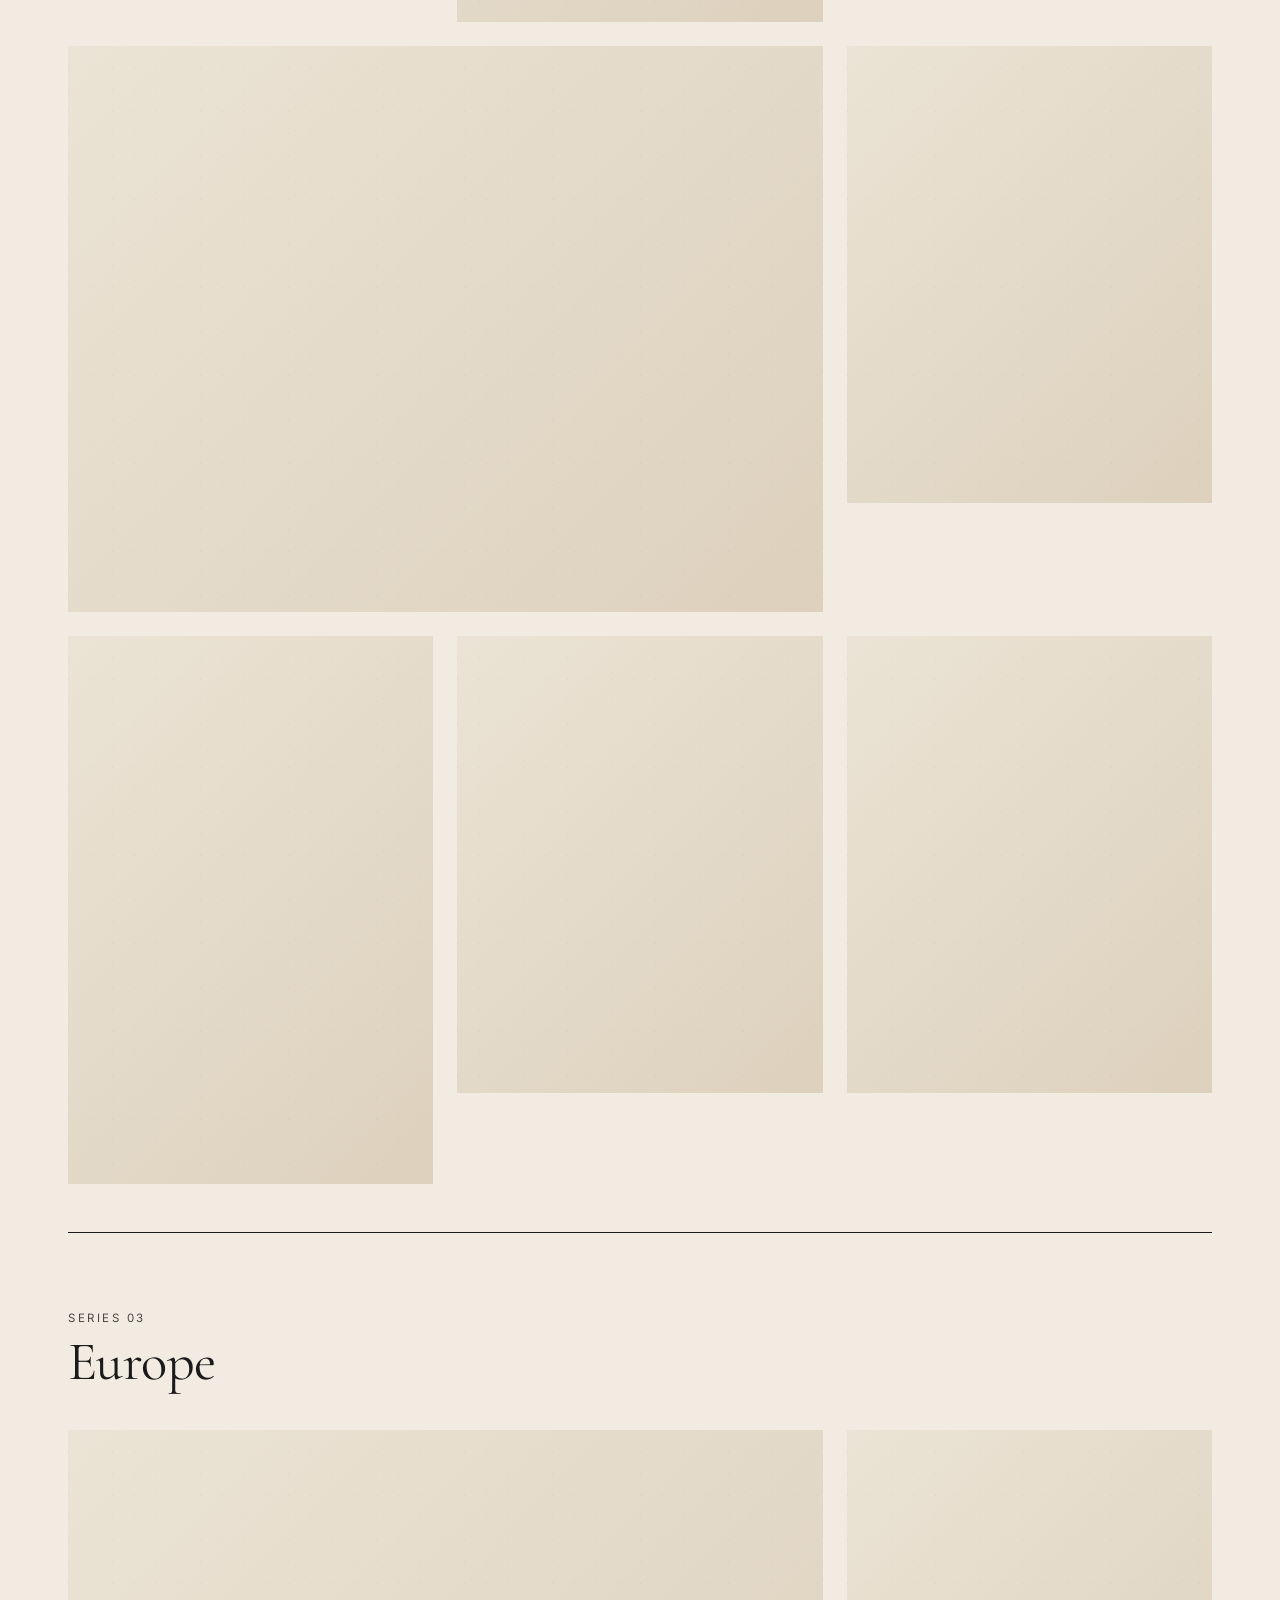
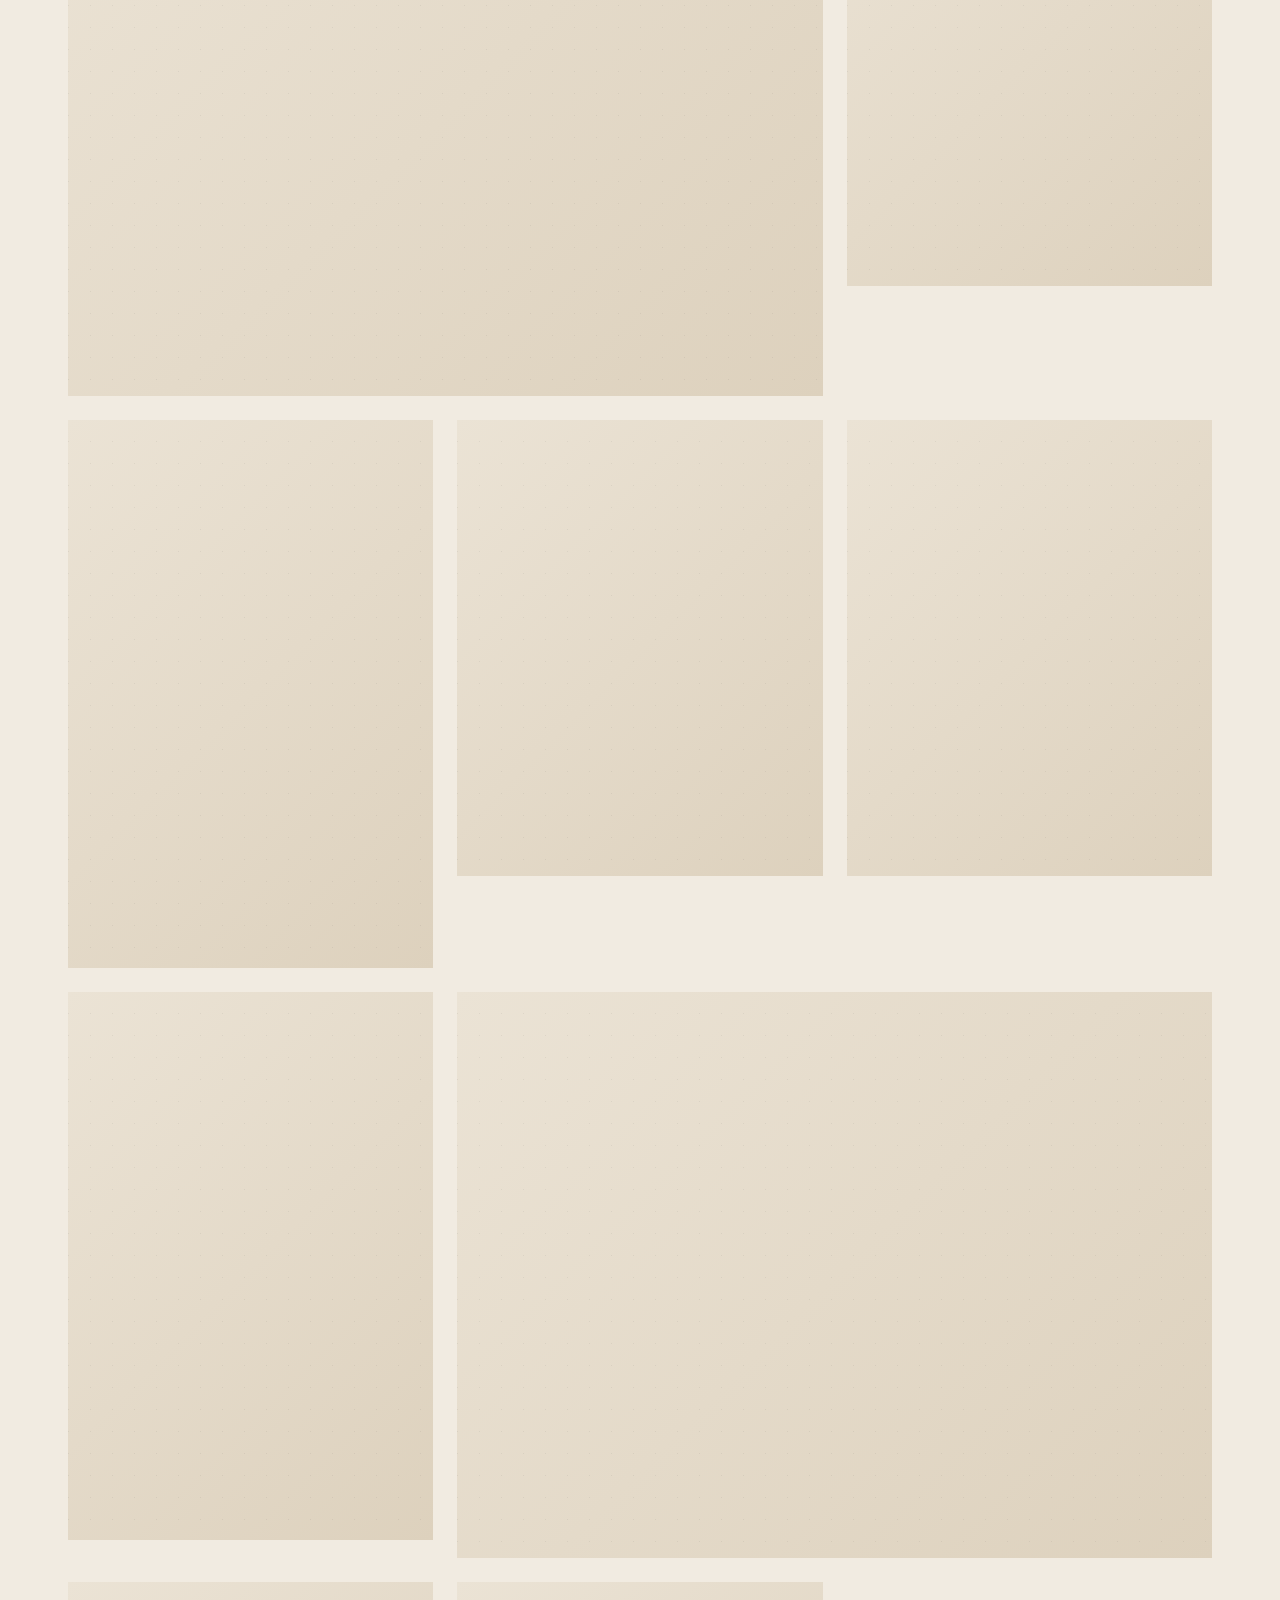
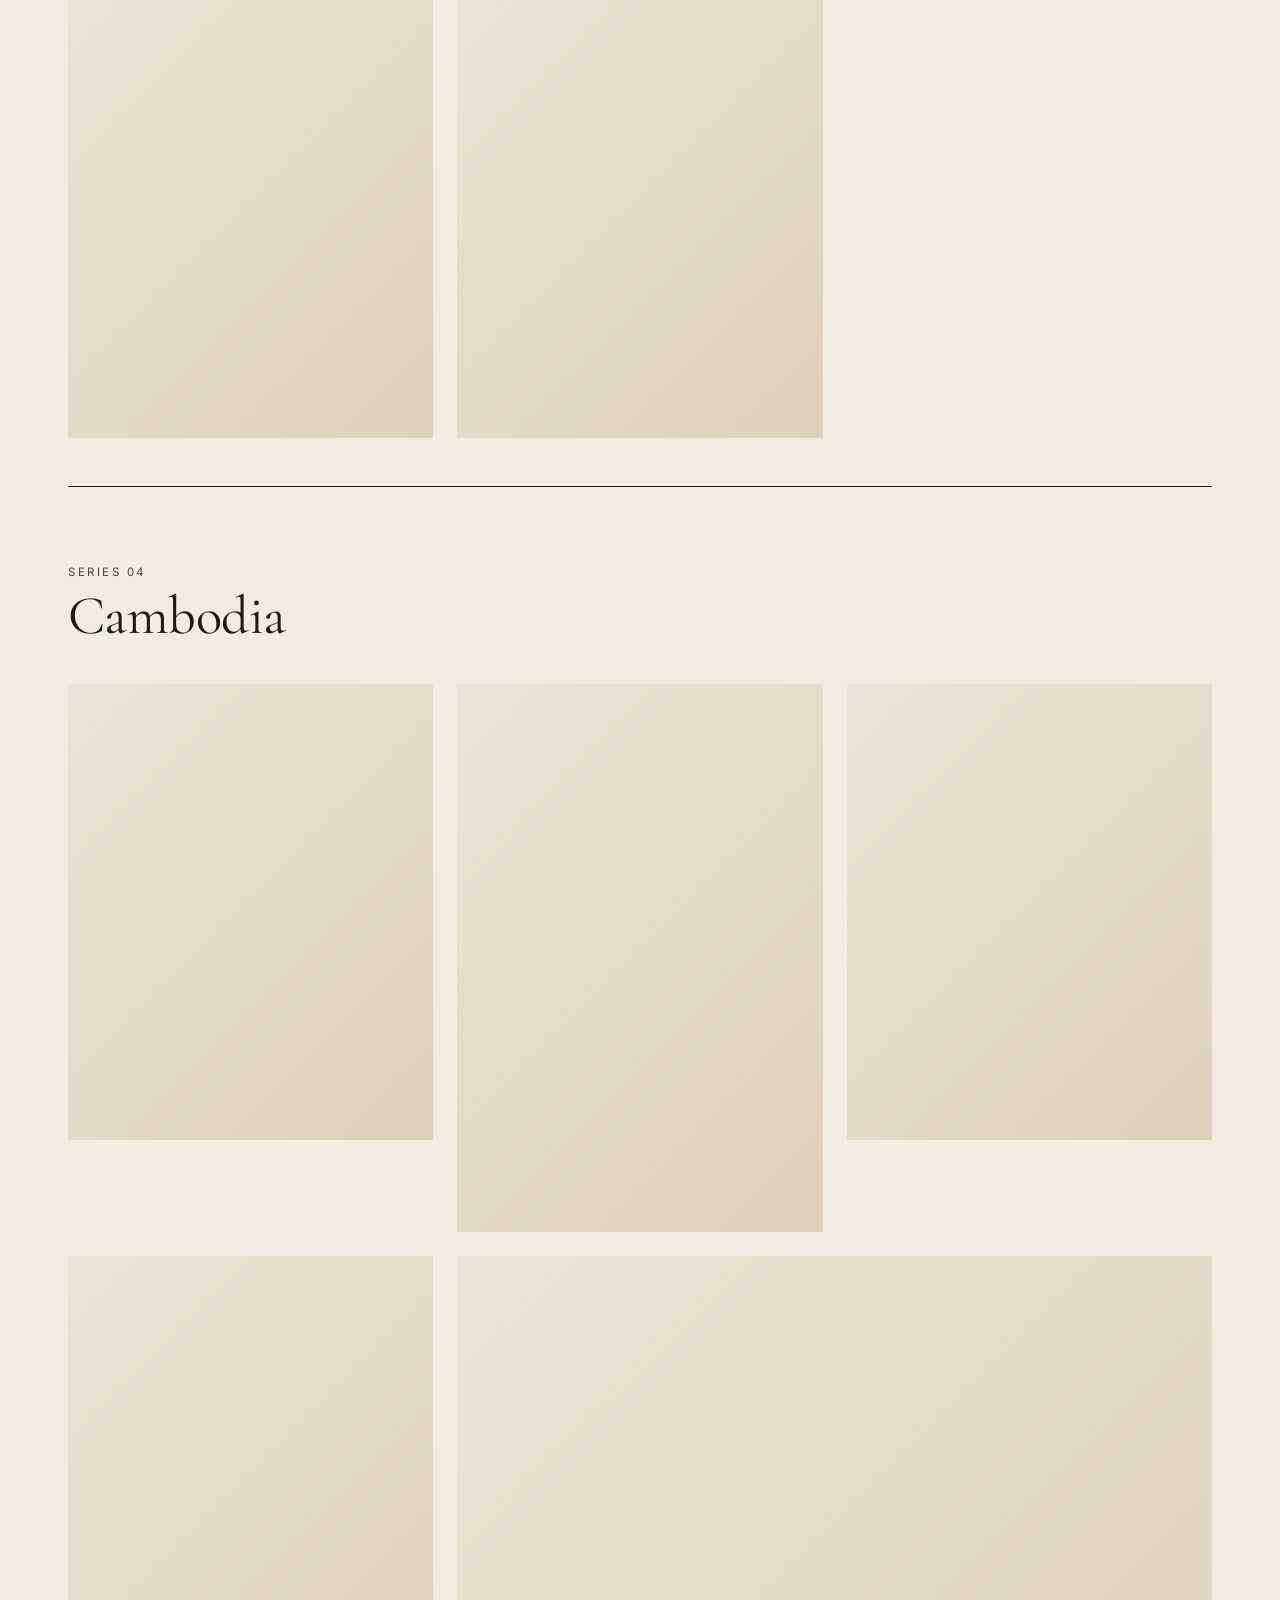
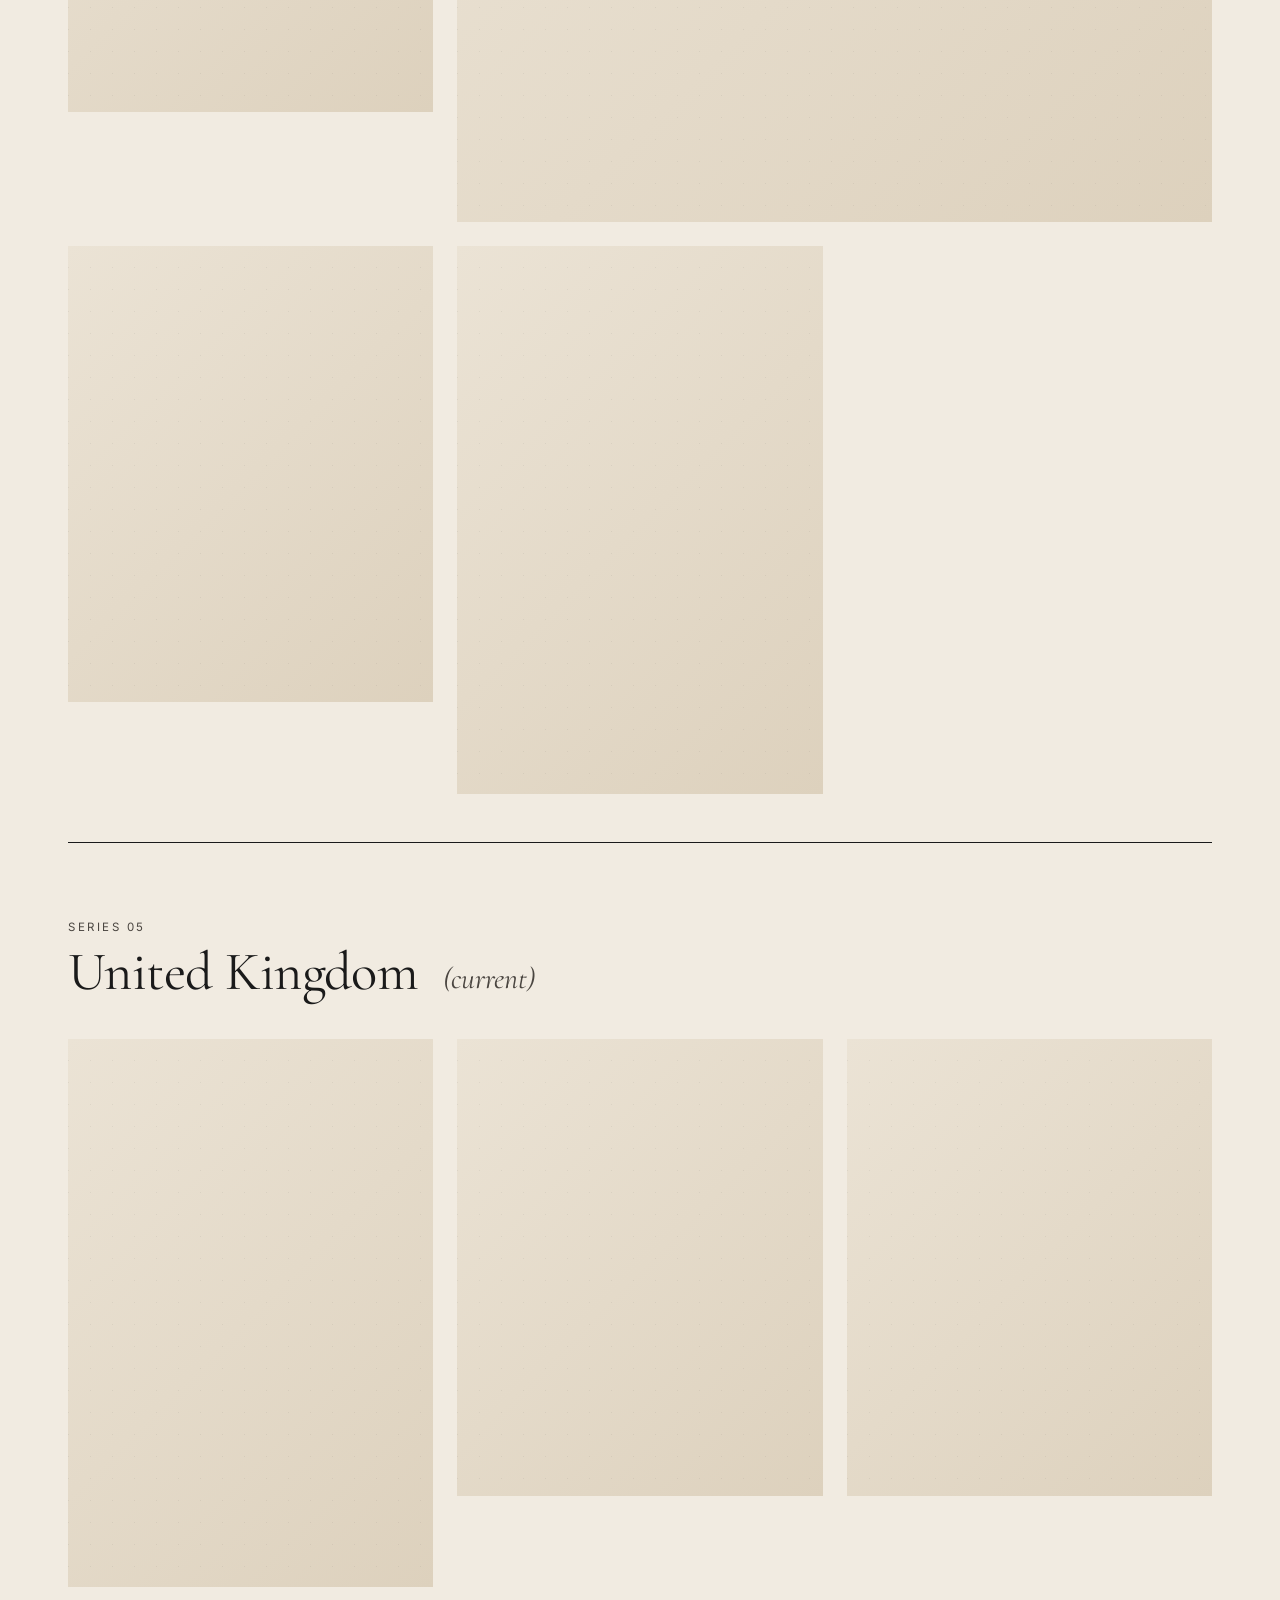
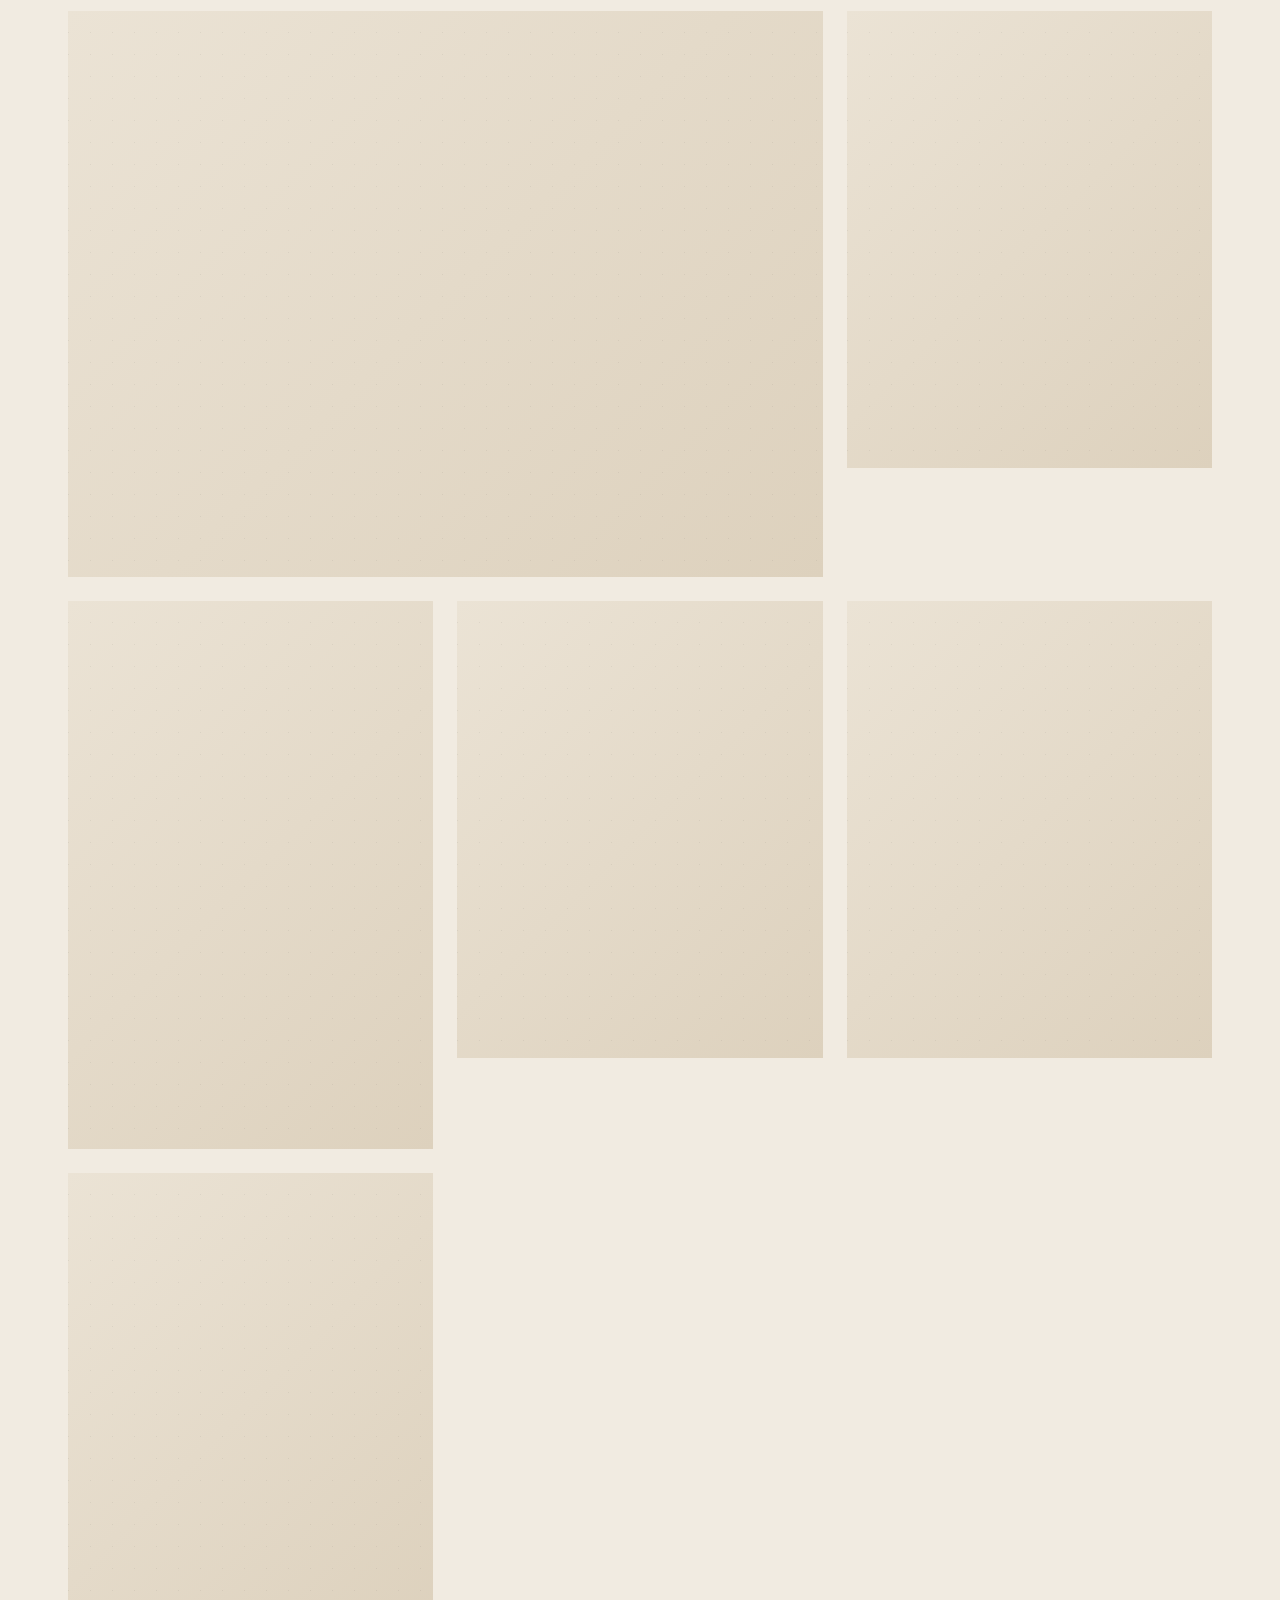
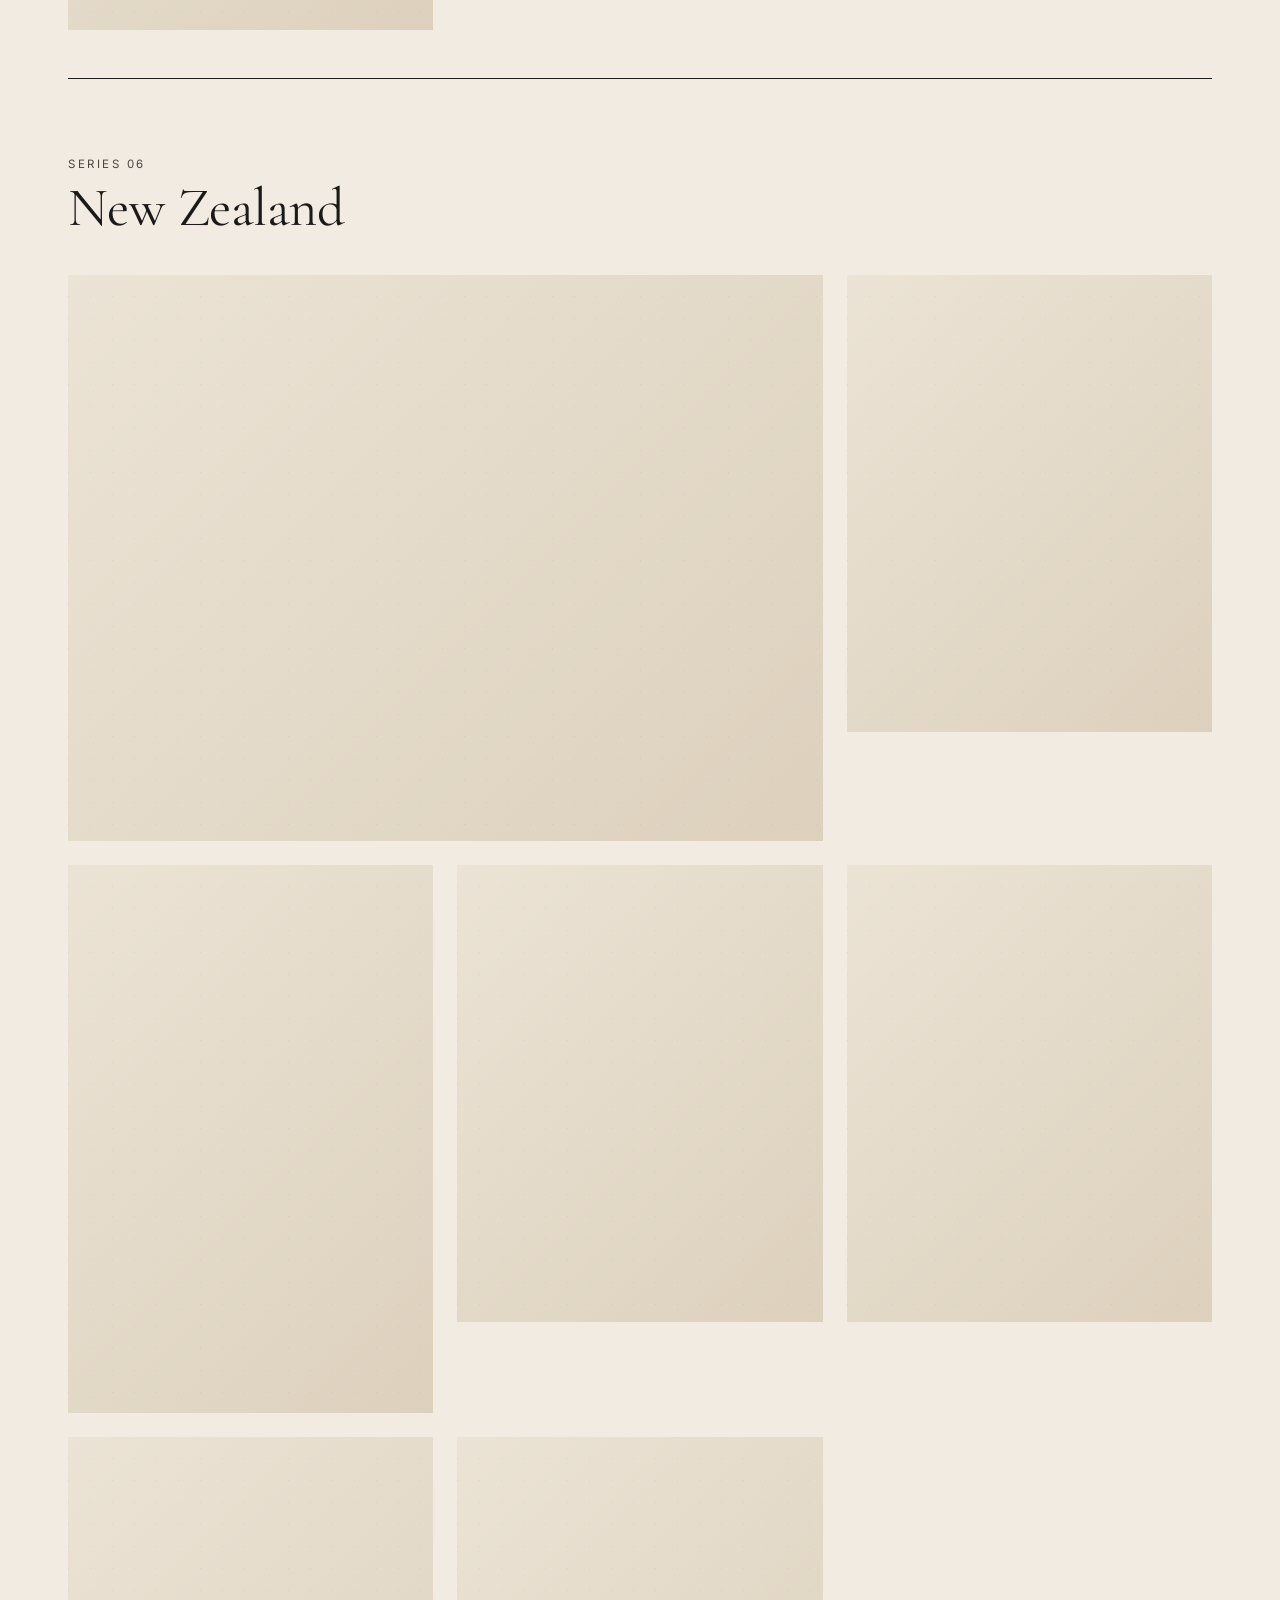
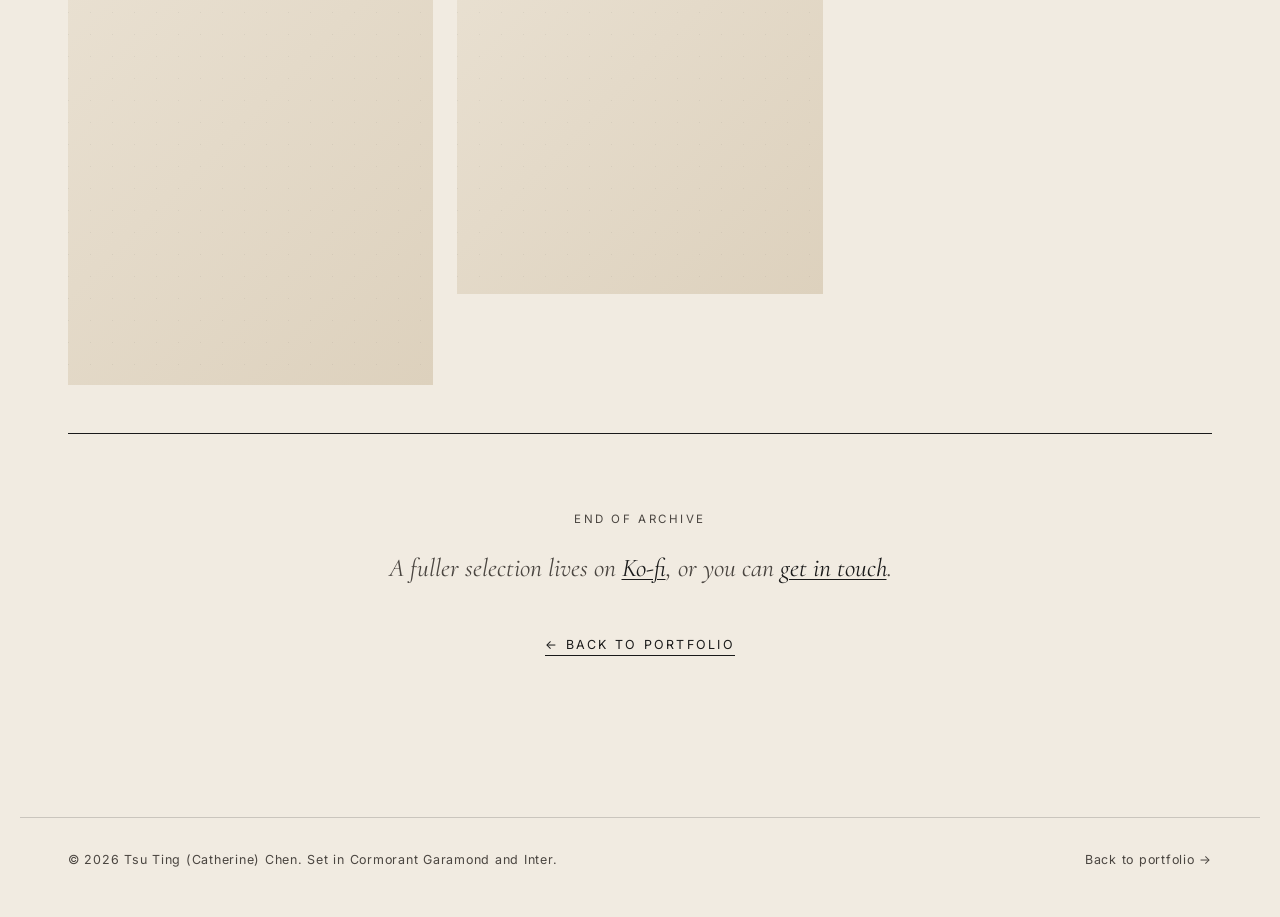
==== commit 2b24c672: "Add files via upload" ====
--- a/photography.html
+++ b/photography.html
@@ -3,8 +3,8 @@
 <head>
   <meta charset="utf-8" />
   <meta name="viewport" content="width=device-width,initial-scale=1" />
-  <title>Photography — Catherine Chen</title>
-  <meta name="description" content="A film photography archive by Catherine Chen — Taiwan, India, Europe, Cambodia, UK, and New Zealand." />
+  <title>Photography, Catherine Chen</title>
+  <meta name="description" content="A film photography archive by Catherine Chen across Taiwan, India, Europe, Cambodia, the UK, and New Zealand." />
   <link rel="preconnect" href="https://fonts.googleapis.com">
   <link rel="preconnect" href="https://fonts.gstatic.com" crossorigin>
   <link href="https://fonts.googleapis.com/css2?family=Cormorant+Garamond:ital,wght@0,300;0,400;0,500;0,600;1,400;1,500&family=Inter:wght@300;400;500;600&display=swap" rel="stylesheet">
@@ -27,7 +27,7 @@
 <section class="photo-hero">
   <div class="photo-hero-image placeholder"></div>
   <div class="photo-hero-text">
-    <p class="kicker">Issue No. 02 — Photography</p>
+    <p class="kicker">Issue No. 02 / Photography</p>
     <h1 class="display photo-display">
       Quiet pictures,<br>
       <em>mostly on film.</em>
@@ -44,7 +44,7 @@
   <!-- TAIWAN -->
   <section class="section location" id="taiwan">
     <p class="sec-num">Series 01</p>
-    <h2 class="sec-title">Taiwan <span class="loc-meta">— home, ongoing</span></h2>
+    <h2 class="sec-title">Taiwan <span class="loc-meta">(home, ongoing)</span></h2>
     <div class="photo-grid">
       <figure class="photo placeholder tall"></figure>
       <figure class="photo placeholder"></figure>
@@ -118,7 +118,7 @@
   <!-- UK -->
   <section class="section location" id="uk">
     <p class="sec-num">Series 05</p>
-    <h2 class="sec-title">United Kingdom <span class="loc-meta">— current</span></h2>
+    <h2 class="sec-title">United Kingdom <span class="loc-meta">(current)</span></h2>
     <div class="photo-grid">
       <figure class="photo placeholder tall"></figure>
       <figure class="photo placeholder"></figure>
--- a/styles.css
+++ b/styles.css
@@ -240,10 +240,93 @@
 
 /* ---------- Projects ---------- */
 .project-feature {
-  padding: 2rem 0 3rem;
+  padding: 2.5rem 0 4rem;
   border-bottom: 1px solid var(--hair);
-  margin-bottom: 3rem;
-}
+  margin-bottom: 4rem;
+}
+.project-feature:last-of-type {
+  border-bottom: none;
+  margin-bottom: 2rem;
+}
+.feature-cover {
+  width: 100%;
+  aspect-ratio: 16 / 10;
+  margin-bottom: 2.2rem;
+  overflow: hidden;
+  background: var(--paper-2);
+}
+.feature-cover img {
+  width: 100%;
+  height: 100%;
+  object-fit: cover;
+  display: block;
+}
+
+/* No-crop variant: show full picture, no fixed aspect ratio */
+.feature-cover.no-crop {
+  aspect-ratio: auto;
+  background: var(--paper-2);
+  padding: clamp(1rem, 3vw, 2rem);
+  overflow: visible;
+}
+.feature-cover.no-crop img {
+  width: 100%;
+  height: auto;
+  object-fit: contain;
+}
+
+/* Dual layout: two images side by side on wider screens */
+.feature-cover.dual {
+  display: grid;
+  grid-template-columns: 1fr;
+  gap: 1.5rem;
+}
+@media (min-width: 760px) {
+  .feature-cover.dual { grid-template-columns: 1fr 1fr; align-items: center; }
+}
+
+/* Specimen — typographic "cover" for AI-tooling project */
+.feature-cover.specimen {
+  aspect-ratio: auto;
+  background: var(--paper-2);
+  padding: clamp(2rem, 6vw, 4.5rem) clamp(1.5rem, 5vw, 4rem);
+  display: flex;
+  align-items: center;
+  justify-content: center;
+}
+.specimen-block { max-width: 38rem; width: 100%; }
+.specimen-label {
+  font-family: var(--sans);
+  font-size: 0.7rem;
+  letter-spacing: 0.22em;
+  text-transform: uppercase;
+  color: var(--ink-soft);
+  margin: 0 0 0.5rem;
+}
+.specimen-name {
+  font-family: var(--serif);
+  font-style: italic;
+  font-size: clamp(1.6rem, 3.5vw, 2.4rem);
+  font-weight: 500;
+  margin: 0 0 1rem;
+  border-bottom: 1px solid var(--hair);
+  padding-bottom: 0.6rem;
+}
+.specimen-quote {
+  font-family: var(--serif);
+  font-size: clamp(1.05rem, 1.6vw, 1.2rem);
+  line-height: 1.55;
+  margin: 0 0 1rem;
+  color: var(--ink);
+}
+.specimen-foot {
+  font-family: var(--sans);
+  font-size: 0.78rem;
+  color: var(--ink-soft);
+  margin: 0;
+  letter-spacing: 0.04em;
+}
+
 .project-title {
   font-family: var(--serif);
   font-weight: 400;
@@ -264,7 +347,7 @@
   display: grid;
   grid-template-columns: max-content 1fr;
   column-gap: 1.5rem;
-  row-gap: 0.5rem;
+  row-gap: 0.6rem;
   font-family: var(--sans);
   font-size: 0.85rem;
   margin: 0;
@@ -274,8 +357,45 @@
   letter-spacing: 0.18em;
   text-transform: uppercase;
   color: var(--ink-soft);
-}
-.project-meta dd { margin: 0; }
+  align-self: start;
+  padding-top: 0.15rem;
+}
+.project-meta dd { margin: 0; line-height: 1.55; }
+.project-meta dd a {
+  text-decoration: underline;
+  text-decoration-thickness: 1px;
+  text-underline-offset: 3px;
+}
+
+/* ---------- Tier 2 — Earlier work ---------- */
+.tier-two {
+  border-top: 2px solid var(--ink);
+  padding-top: 3rem;
+  margin-top: 4rem;
+}
+.tier-kicker {
+  font-family: var(--sans);
+  font-size: 0.72rem;
+  letter-spacing: 0.22em;
+  text-transform: uppercase;
+  color: var(--ink-soft);
+  margin: 0 0 0.5rem;
+}
+.tier-title {
+  font-family: var(--serif);
+  font-weight: 400;
+  font-size: clamp(1.7rem, 3.2vw, 2.6rem);
+  line-height: 1.1;
+  margin: 0 0 0.8rem;
+  letter-spacing: -0.005em;
+}
+.tier-lede {
+  font-size: 1.05rem;
+  line-height: 1.6;
+  max-width: 56ch;
+  margin: 0 0 2.5rem;
+  color: var(--ink-soft);
+}
 
 .project-grid {
   display: grid;
@@ -298,9 +418,25 @@
   color: var(--ink-soft);
   max-width: 50ch;
 }
+.project-card .card-meta {
+  font-family: var(--sans);
+  font-size: 0.72rem;
+  letter-spacing: 0.08em;
+  color: var(--ink-soft);
+  text-transform: uppercase;
+  margin-top: 0.8rem;
+}
 .project-cover {
   aspect-ratio: 4 / 3;
   width: 100%;
+  overflow: hidden;
+  background: var(--paper-2);
+}
+.project-cover img {
+  width: 100%;
+  height: 100%;
+  object-fit: cover;
+  display: block;
 }
 
 /* ---------- Photography ---------- */
@@ -319,6 +455,15 @@
   display: flex;
   align-items: flex-end;
   justify-content: flex-start;
+  overflow: hidden;
+  background: var(--paper-2);
+}
+.photo img {
+  position: absolute;
+  inset: 0;
+  width: 100%;
+  height: 100%;
+  object-fit: cover;
 }
 .photo.tall { aspect-ratio: 3 / 4.5; }
 .photo.wide { aspect-ratio: 4 / 3; }
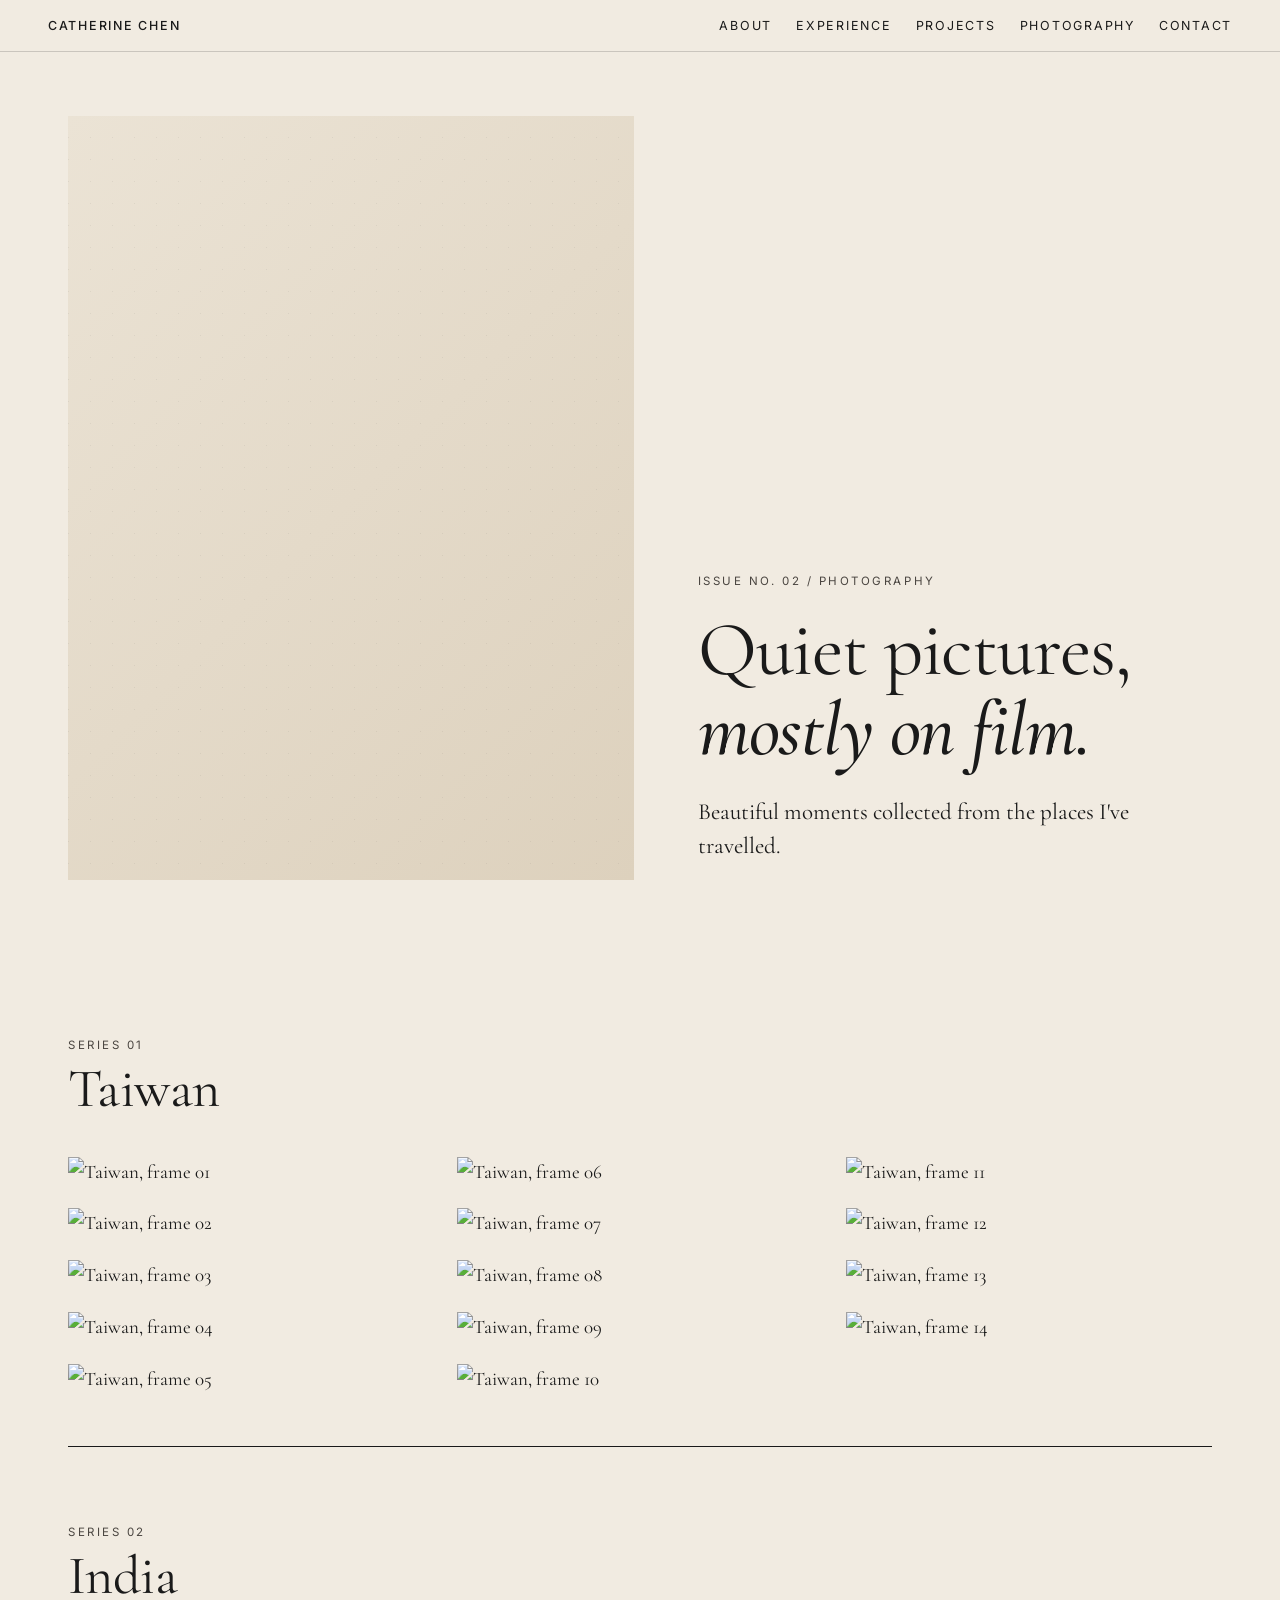
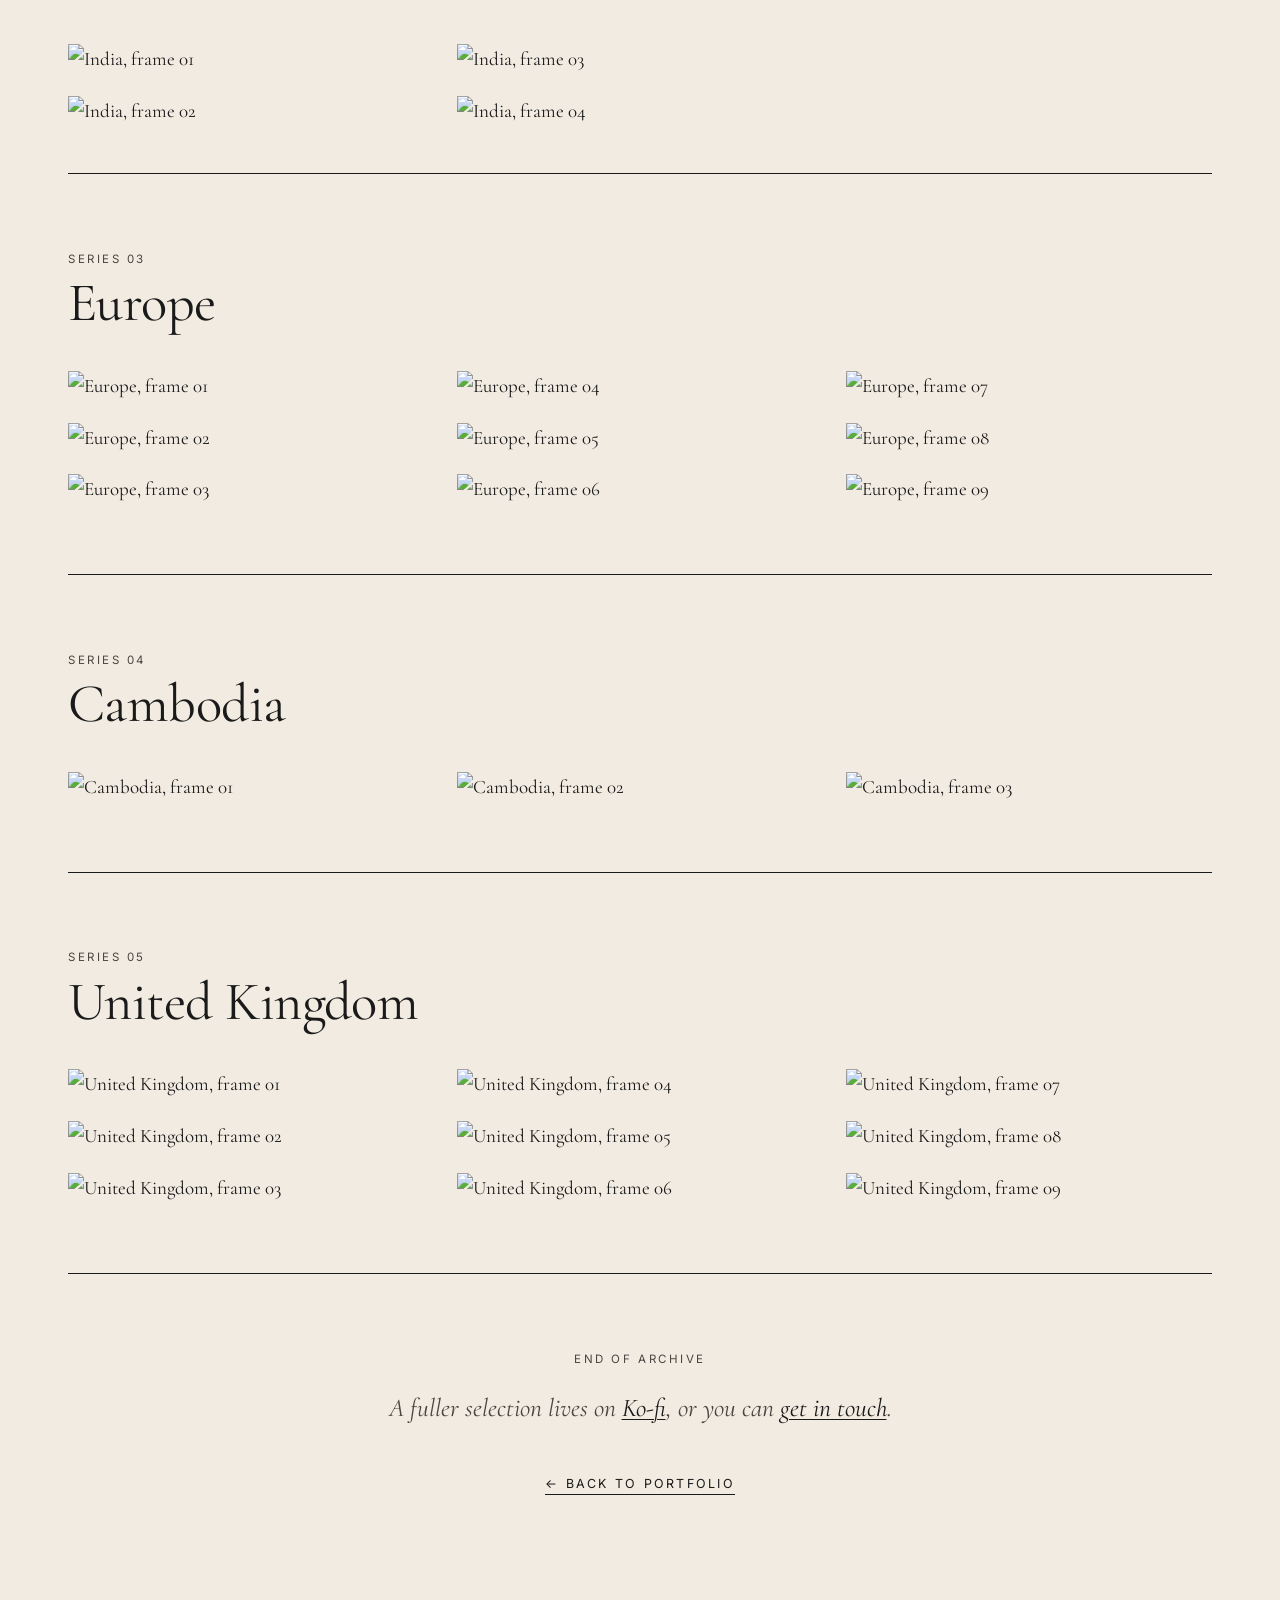
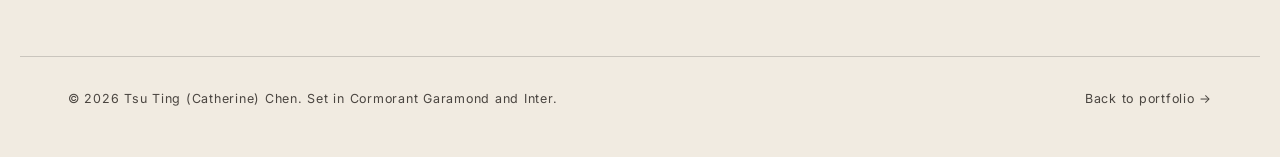
==== commit d52f7877: "Add files via upload" ====
--- a/photography.html
+++ b/photography.html
@@ -4,7 +4,7 @@
   <meta charset="utf-8" />
   <meta name="viewport" content="width=device-width,initial-scale=1" />
   <title>Photography, Catherine Chen</title>
-  <meta name="description" content="A film photography archive by Catherine Chen across Taiwan, India, Europe, Cambodia, the UK, and New Zealand." />
+  <meta name="description" content="A film photography archive by Catherine Chen across Taiwan, India, Europe, Cambodia, and the UK." />
   <link rel="preconnect" href="https://fonts.googleapis.com">
   <link rel="preconnect" href="https://fonts.gstatic.com" crossorigin>
   <link href="https://fonts.googleapis.com/css2?family=Cormorant+Garamond:ital,wght@0,300;0,400;0,500;0,600;1,400;1,500&family=Inter:wght@300;400;500;600&display=swap" rel="stylesheet">
@@ -33,8 +33,7 @@
       <em>mostly on film.</em>
     </h1>
     <p class="lede">
-      Six places, one camera. A working archive of frames made between
-      assignments, on weekends, and across borders.
+      Beautiful moments collected from the places I've travelled.
     </p>
   </div>
 </section>
@@ -44,18 +43,22 @@
   <!-- TAIWAN -->
   <section class="section location" id="taiwan">
     <p class="sec-num">Series 01</p>
-    <h2 class="sec-title">Taiwan <span class="loc-meta">(home, ongoing)</span></h2>
+    <h2 class="sec-title">Taiwan</h2>
     <div class="photo-grid">
-      <figure class="photo placeholder tall"></figure>
-      <figure class="photo placeholder"></figure>
-      <figure class="photo placeholder wide"></figure>
-      <figure class="photo placeholder"></figure>
-      <figure class="photo placeholder tall"></figure>
-      <figure class="photo placeholder"></figure>
-      <figure class="photo placeholder"></figure>
-      <figure class="photo placeholder wide"></figure>
-      <figure class="photo placeholder"></figure>
-      <figure class="photo placeholder tall"></figure>
+      <figure class="photo"><img src="photos/taiwan/taiwan-01.jpg" alt="Taiwan, frame 01" loading="lazy"></figure>
+      <figure class="photo"><img src="photos/taiwan/taiwan-02.jpg" alt="Taiwan, frame 02" loading="lazy"></figure>
+      <figure class="photo"><img src="photos/taiwan/taiwan-03.jpg" alt="Taiwan, frame 03" loading="lazy"></figure>
+      <figure class="photo"><img src="photos/taiwan/taiwan-04.jpg" alt="Taiwan, frame 04" loading="lazy"></figure>
+      <figure class="photo"><img src="photos/taiwan/taiwan-05.jpg" alt="Taiwan, frame 05" loading="lazy"></figure>
+      <figure class="photo"><img src="photos/taiwan/taiwan-06.jpg" alt="Taiwan, frame 06" loading="lazy"></figure>
+      <figure class="photo"><img src="photos/taiwan/taiwan-07.jpg" alt="Taiwan, frame 07" loading="lazy"></figure>
+      <figure class="photo"><img src="photos/taiwan/taiwan-08.jpg" alt="Taiwan, frame 08" loading="lazy"></figure>
+      <figure class="photo"><img src="photos/taiwan/taiwan-09.jpg" alt="Taiwan, frame 09" loading="lazy"></figure>
+      <figure class="photo"><img src="photos/taiwan/taiwan-10.jpg" alt="Taiwan, frame 10" loading="lazy"></figure>
+      <figure class="photo"><img src="photos/taiwan/taiwan-11.jpg" alt="Taiwan, frame 11" loading="lazy"></figure>
+      <figure class="photo"><img src="photos/taiwan/taiwan-12.jpg" alt="Taiwan, frame 12" loading="lazy"></figure>
+      <figure class="photo"><img src="photos/taiwan/taiwan-13.jpg" alt="Taiwan, frame 13" loading="lazy"></figure>
+      <figure class="photo"><img src="photos/taiwan/taiwan-14.jpg" alt="Taiwan, frame 14" loading="lazy"></figure>
     </div>
   </section>
 
@@ -66,14 +69,10 @@
     <p class="sec-num">Series 02</p>
     <h2 class="sec-title">India</h2>
     <div class="photo-grid">
-      <figure class="photo placeholder"></figure>
-      <figure class="photo placeholder tall"></figure>
-      <figure class="photo placeholder"></figure>
-      <figure class="photo placeholder wide"></figure>
-      <figure class="photo placeholder"></figure>
-      <figure class="photo placeholder tall"></figure>
-      <figure class="photo placeholder"></figure>
-      <figure class="photo placeholder"></figure>
+      <figure class="photo"><img src="photos/india/india-01.jpg" alt="India, frame 01" loading="lazy"></figure>
+      <figure class="photo"><img src="photos/india/india-02.jpg" alt="India, frame 02" loading="lazy"></figure>
+      <figure class="photo"><img src="photos/india/india-03.jpg" alt="India, frame 03" loading="lazy"></figure>
+      <figure class="photo"><img src="photos/india/india-04.jpg" alt="India, frame 04" loading="lazy"></figure>
     </div>
   </section>
 
@@ -84,15 +83,15 @@
     <p class="sec-num">Series 03</p>
     <h2 class="sec-title">Europe</h2>
     <div class="photo-grid">
-      <figure class="photo placeholder wide"></figure>
-      <figure class="photo placeholder"></figure>
-      <figure class="photo placeholder tall"></figure>
-      <figure class="photo placeholder"></figure>
-      <figure class="photo placeholder"></figure>
-      <figure class="photo placeholder tall"></figure>
-      <figure class="photo placeholder wide"></figure>
-      <figure class="photo placeholder"></figure>
-      <figure class="photo placeholder"></figure>
+      <figure class="photo"><img src="photos/europe/europe-01.jpg" alt="Europe, frame 01" loading="lazy"></figure>
+      <figure class="photo"><img src="photos/europe/europe-02.jpg" alt="Europe, frame 02" loading="lazy"></figure>
+      <figure class="photo"><img src="photos/europe/europe-03.jpg" alt="Europe, frame 03" loading="lazy"></figure>
+      <figure class="photo"><img src="photos/europe/europe-04.jpg" alt="Europe, frame 04" loading="lazy"></figure>
+      <figure class="photo"><img src="photos/europe/europe-05.jpg" alt="Europe, frame 05" loading="lazy"></figure>
+      <figure class="photo"><img src="photos/europe/europe-06.jpg" alt="Europe, frame 06" loading="lazy"></figure>
+      <figure class="photo"><img src="photos/europe/europe-07.jpg" alt="Europe, frame 07" loading="lazy"></figure>
+      <figure class="photo"><img src="photos/europe/europe-08.jpg" alt="Europe, frame 08" loading="lazy"></figure>
+      <figure class="photo"><img src="photos/europe/europe-09.jpg" alt="Europe, frame 09" loading="lazy"></figure>
     </div>
   </section>
 
@@ -103,13 +102,9 @@
     <p class="sec-num">Series 04</p>
     <h2 class="sec-title">Cambodia</h2>
     <div class="photo-grid">
-      <figure class="photo placeholder"></figure>
-      <figure class="photo placeholder tall"></figure>
-      <figure class="photo placeholder"></figure>
-      <figure class="photo placeholder"></figure>
-      <figure class="photo placeholder wide"></figure>
-      <figure class="photo placeholder"></figure>
-      <figure class="photo placeholder tall"></figure>
+      <figure class="photo"><img src="photos/cambodia/cambodia-01.jpg" alt="Cambodia, frame 01" loading="lazy"></figure>
+      <figure class="photo"><img src="photos/cambodia/cambodia-02.jpg" alt="Cambodia, frame 02" loading="lazy"></figure>
+      <figure class="photo"><img src="photos/cambodia/cambodia-03.jpg" alt="Cambodia, frame 03" loading="lazy"></figure>
     </div>
   </section>
 
@@ -118,34 +113,17 @@
   <!-- UK -->
   <section class="section location" id="uk">
     <p class="sec-num">Series 05</p>
-    <h2 class="sec-title">United Kingdom <span class="loc-meta">(current)</span></h2>
+    <h2 class="sec-title">United Kingdom</h2>
     <div class="photo-grid">
-      <figure class="photo placeholder tall"></figure>
-      <figure class="photo placeholder"></figure>
-      <figure class="photo placeholder"></figure>
-      <figure class="photo placeholder wide"></figure>
-      <figure class="photo placeholder"></figure>
-      <figure class="photo placeholder tall"></figure>
-      <figure class="photo placeholder"></figure>
-      <figure class="photo placeholder"></figure>
-      <figure class="photo placeholder"></figure>
-    </div>
-  </section>
-
-  <hr class="rule" />
-
-  <!-- NEW ZEALAND -->
-  <section class="section location" id="new-zealand">
-    <p class="sec-num">Series 06</p>
-    <h2 class="sec-title">New Zealand</h2>
-    <div class="photo-grid">
-      <figure class="photo placeholder wide"></figure>
-      <figure class="photo placeholder"></figure>
-      <figure class="photo placeholder tall"></figure>
-      <figure class="photo placeholder"></figure>
-      <figure class="photo placeholder"></figure>
-      <figure class="photo placeholder tall"></figure>
-      <figure class="photo placeholder"></figure>
+      <figure class="photo"><img src="photos/uk/uk-01.jpg" alt="United Kingdom, frame 01" loading="lazy"></figure>
+      <figure class="photo"><img src="photos/uk/uk-02.jpg" alt="United Kingdom, frame 02" loading="lazy"></figure>
+      <figure class="photo"><img src="photos/uk/uk-03.jpg" alt="United Kingdom, frame 03" loading="lazy"></figure>
+      <figure class="photo"><img src="photos/uk/uk-04.jpg" alt="United Kingdom, frame 04" loading="lazy"></figure>
+      <figure class="photo"><img src="photos/uk/uk-05.jpg" alt="United Kingdom, frame 05" loading="lazy"></figure>
+      <figure class="photo"><img src="photos/uk/uk-06.jpg" alt="United Kingdom, frame 06" loading="lazy"></figure>
+      <figure class="photo"><img src="photos/uk/uk-07.jpg" alt="United Kingdom, frame 07" loading="lazy"></figure>
+      <figure class="photo"><img src="photos/uk/uk-08.jpg" alt="United Kingdom, frame 08" loading="lazy"></figure>
+      <figure class="photo"><img src="photos/uk/uk-09.jpg" alt="United Kingdom, frame 09" loading="lazy"></figure>
     </div>
   </section>
 
--- a/styles.css
+++ b/styles.css
@@ -112,15 +112,40 @@
 .hero {
   padding: clamp(4rem, 12vw, 9rem) 0 clamp(3rem, 8vw, 6rem);
   display: grid;
-  gap: 2rem;
+  grid-template-columns: 1fr;
+  gap: 2.5rem;
+}
+@media (min-width: 900px) {
+  .hero {
+    grid-template-columns: 1.4fr 1fr;
+    column-gap: 4rem;
+    row-gap: 3rem;
+    align-items: end;
+  }
+  .hero-title-block { grid-column: 1; grid-row: 1; align-self: end; }
+  .hero-portrait    { grid-column: 2; grid-row: 1; align-self: end; }
+  .hero-foot        { grid-column: 1 / -1; grid-row: 2; }
+}
+.hero-title-block {
+  display: grid;
+  gap: 1.2rem;
+}
+.hero-portrait {
+  margin: 0;
+  width: 100%;
+}
+.hero-portrait img {
+  width: 100%;
+  height: auto;
+  display: block;
 }
 
 .display {
   font-family: var(--serif);
   font-weight: 400;
-  font-size: clamp(2.6rem, 8.5vw, 7rem);
-  line-height: 0.98;
-  letter-spacing: -0.02em;
+  font-size: clamp(2.1rem, 6vw, 5rem);
+  line-height: 1.05;
+  letter-spacing: -0.015em;
   margin: 0;
 }
 .display em { font-style: italic; font-weight: 500; }
@@ -236,7 +261,39 @@
   color: var(--ink-soft);
   margin: 0 0 0.9rem;
 }
-.cv-what p { margin: 0; max-width: 65ch; line-height: 1.6; }
+.cv-what p { margin: 0 0 0.8rem; max-width: 65ch; line-height: 1.6; }
+.cv-what p:last-child { margin-bottom: 0; }
+
+/* CV link list with icons */
+.cv-links {
+  list-style: none;
+  margin: 1rem 0 0;
+  padding: 0;
+  display: flex;
+  flex-wrap: wrap;
+  gap: 0.5rem 1.2rem;
+  font-family: var(--sans);
+  font-size: 0.78rem;
+}
+.cv-links a {
+  display: inline-flex;
+  align-items: center;
+  gap: 0.45rem;
+  text-decoration: none;
+  color: var(--ink-soft);
+  border-bottom: 1px solid var(--hair);
+  padding-bottom: 0.18rem;
+  transition: color 0.2s ease, border-color 0.2s ease;
+}
+.cv-links a:hover {
+  color: var(--ink);
+  border-bottom-color: var(--ink);
+}
+.cv-links .ic {
+  width: 14px;
+  height: 14px;
+  flex-shrink: 0;
+}
 
 /* ---------- Projects ---------- */
 .project-feature {
@@ -596,6 +653,35 @@
 /* ---------- Photography subpage ---------- */
 .page-photography main { max-width: var(--max); margin: 0 auto; padding: 0 var(--gutter); }
 
+/* Masonry-style grid using CSS columns — no crop, natural aspect ratios */
+.page-photography .photo-grid {
+  display: block;
+  columns: 1;
+  column-gap: 1.2rem;
+}
+@media (min-width: 640px) {
+  .page-photography .photo-grid { columns: 2; }
+}
+@media (min-width: 960px) {
+  .page-photography .photo-grid { columns: 3; column-gap: 1.4rem; }
+}
+.page-photography .photo {
+  break-inside: avoid;
+  margin: 0 0 1.4rem;
+  display: block;
+  background: none;
+  aspect-ratio: auto;
+  overflow: visible;
+  position: static;
+}
+.page-photography .photo img {
+  position: static;
+  inset: auto;
+  width: 100%;
+  height: auto;
+  display: block;
+}
+
 .photo-hero {
   max-width: var(--max);
   margin: 0 auto;
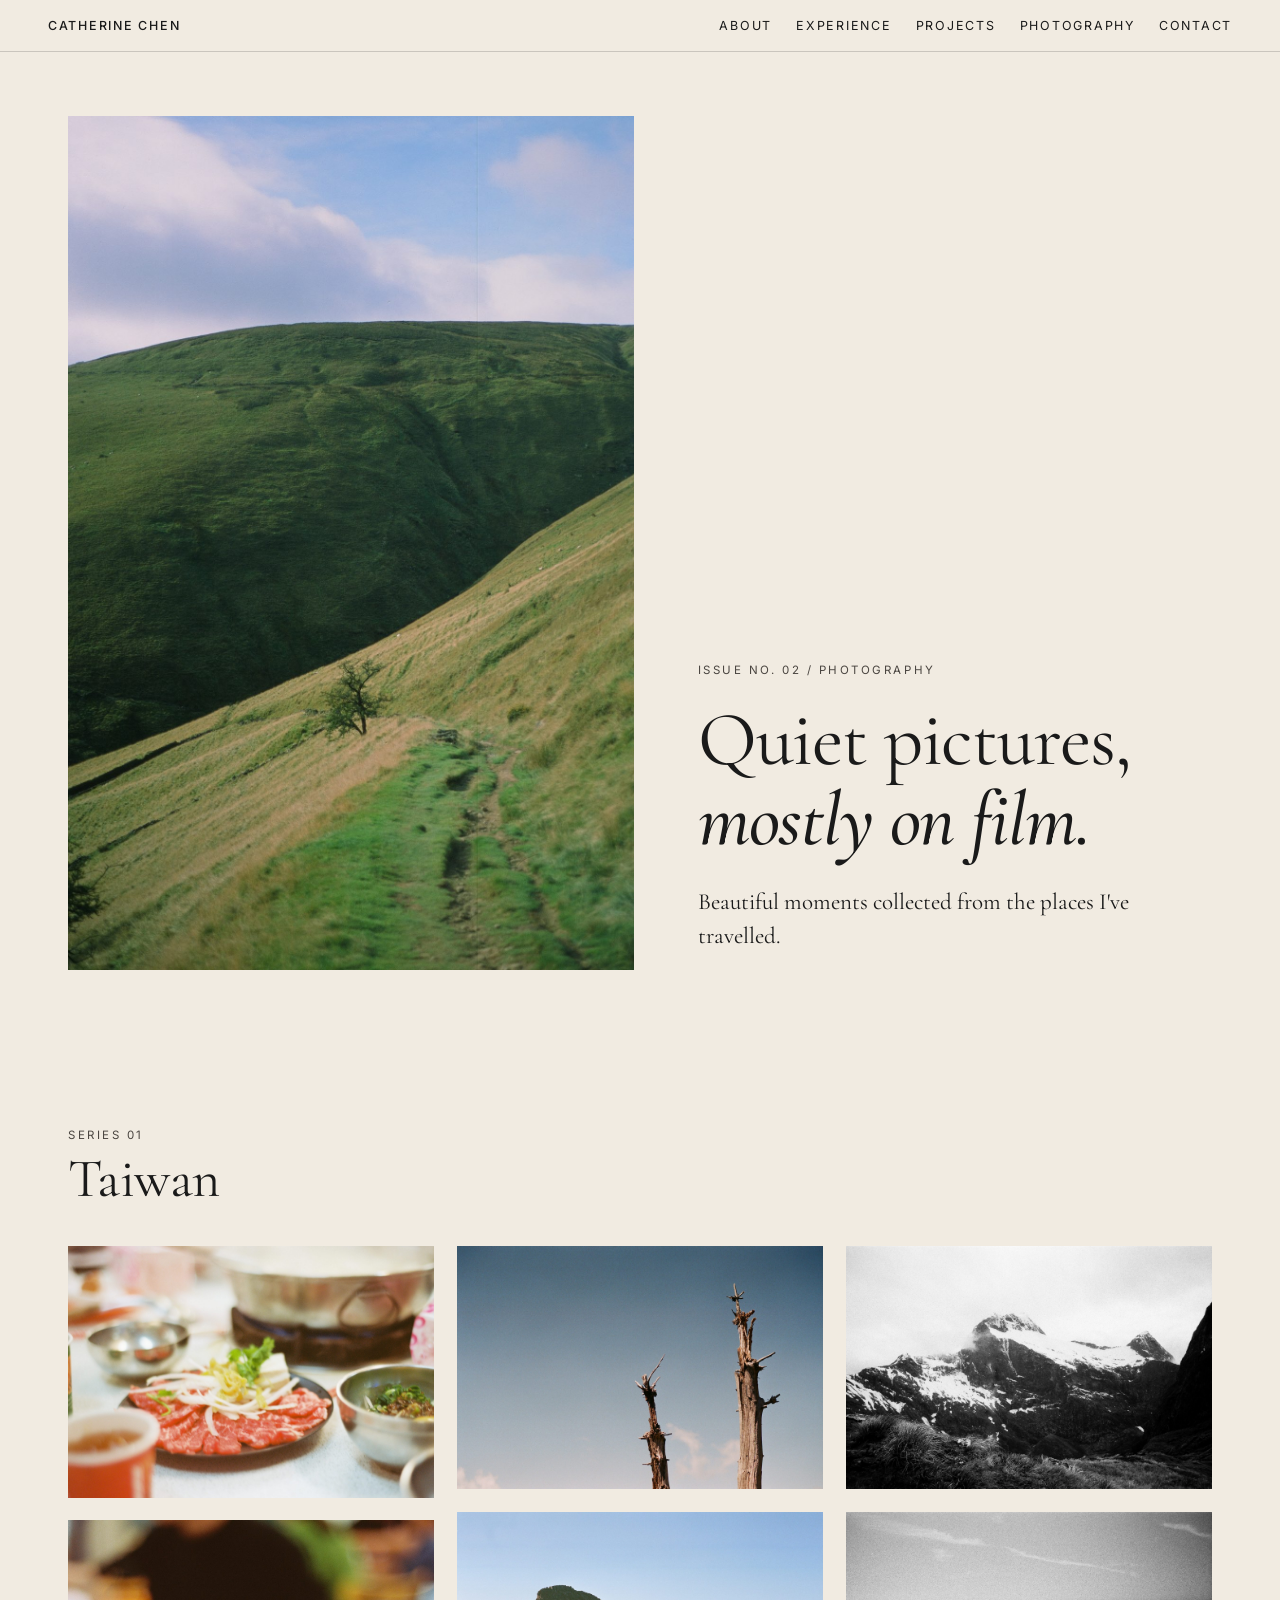
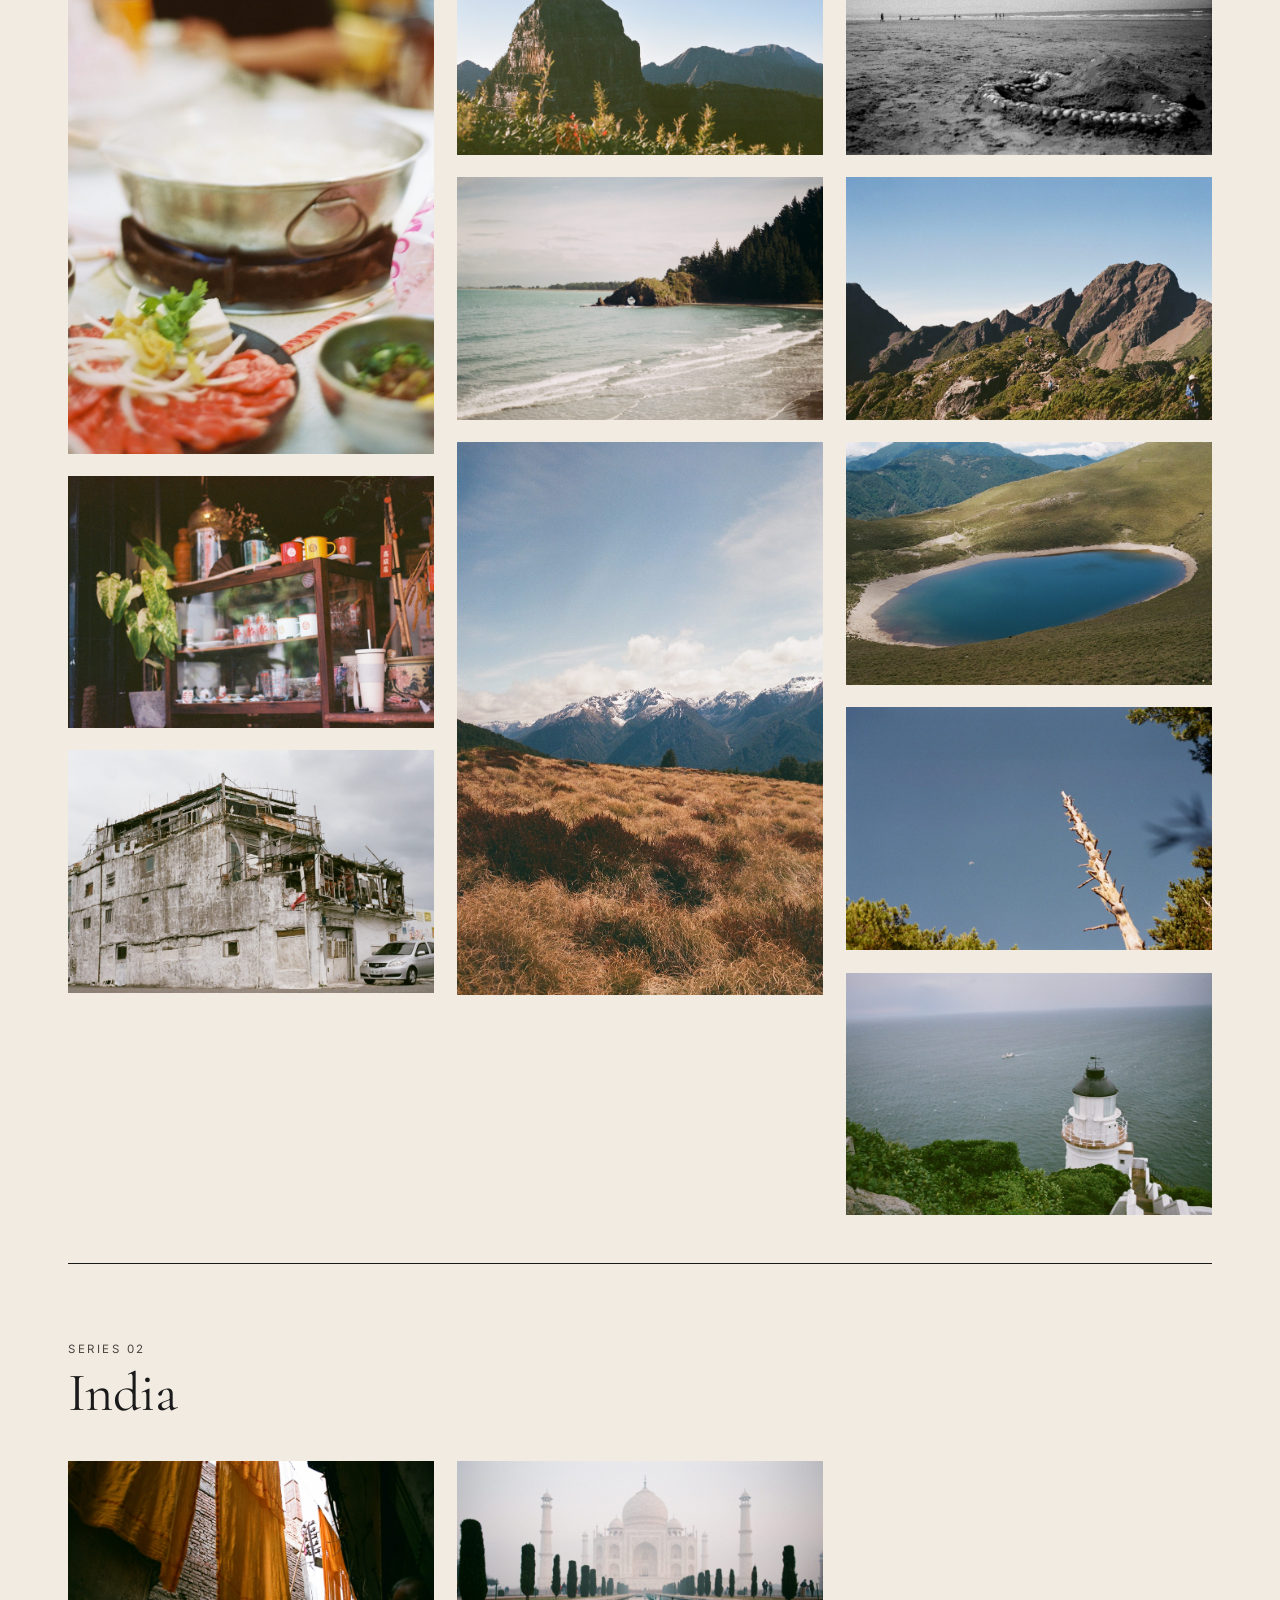
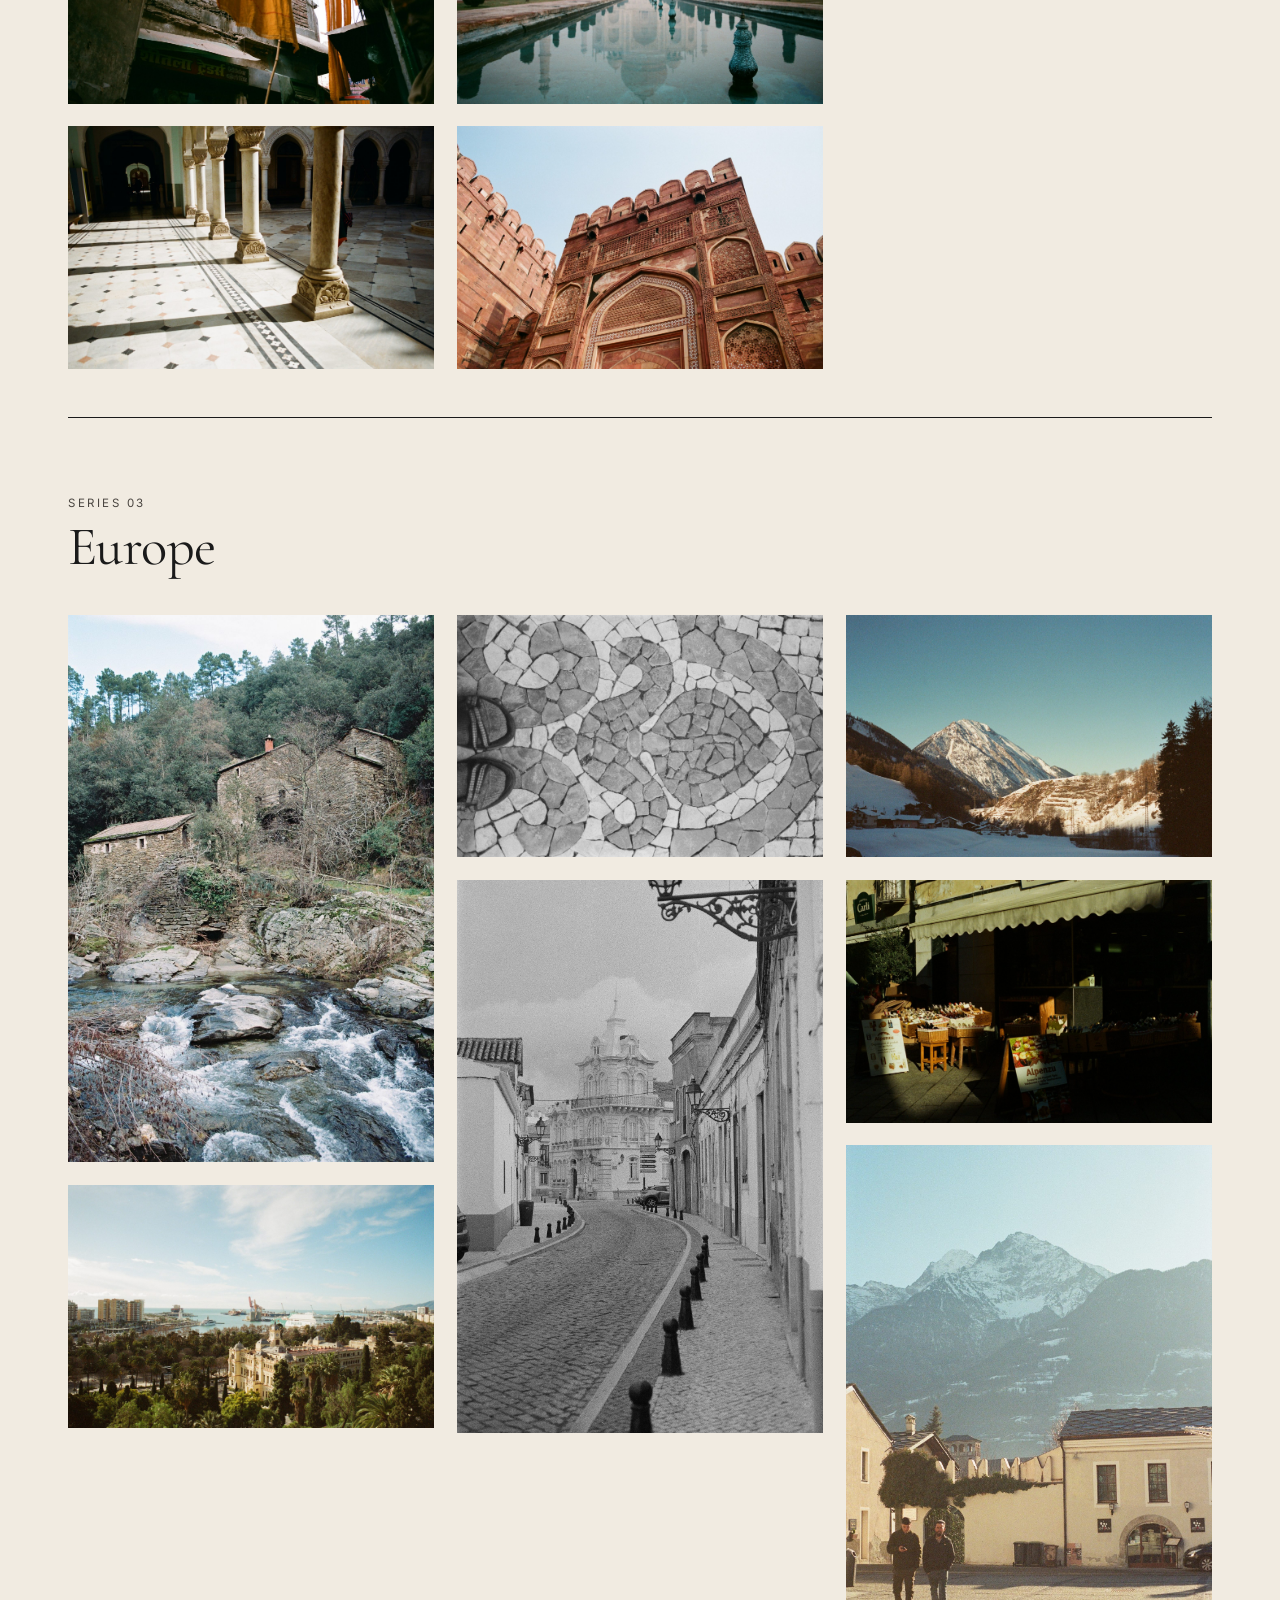
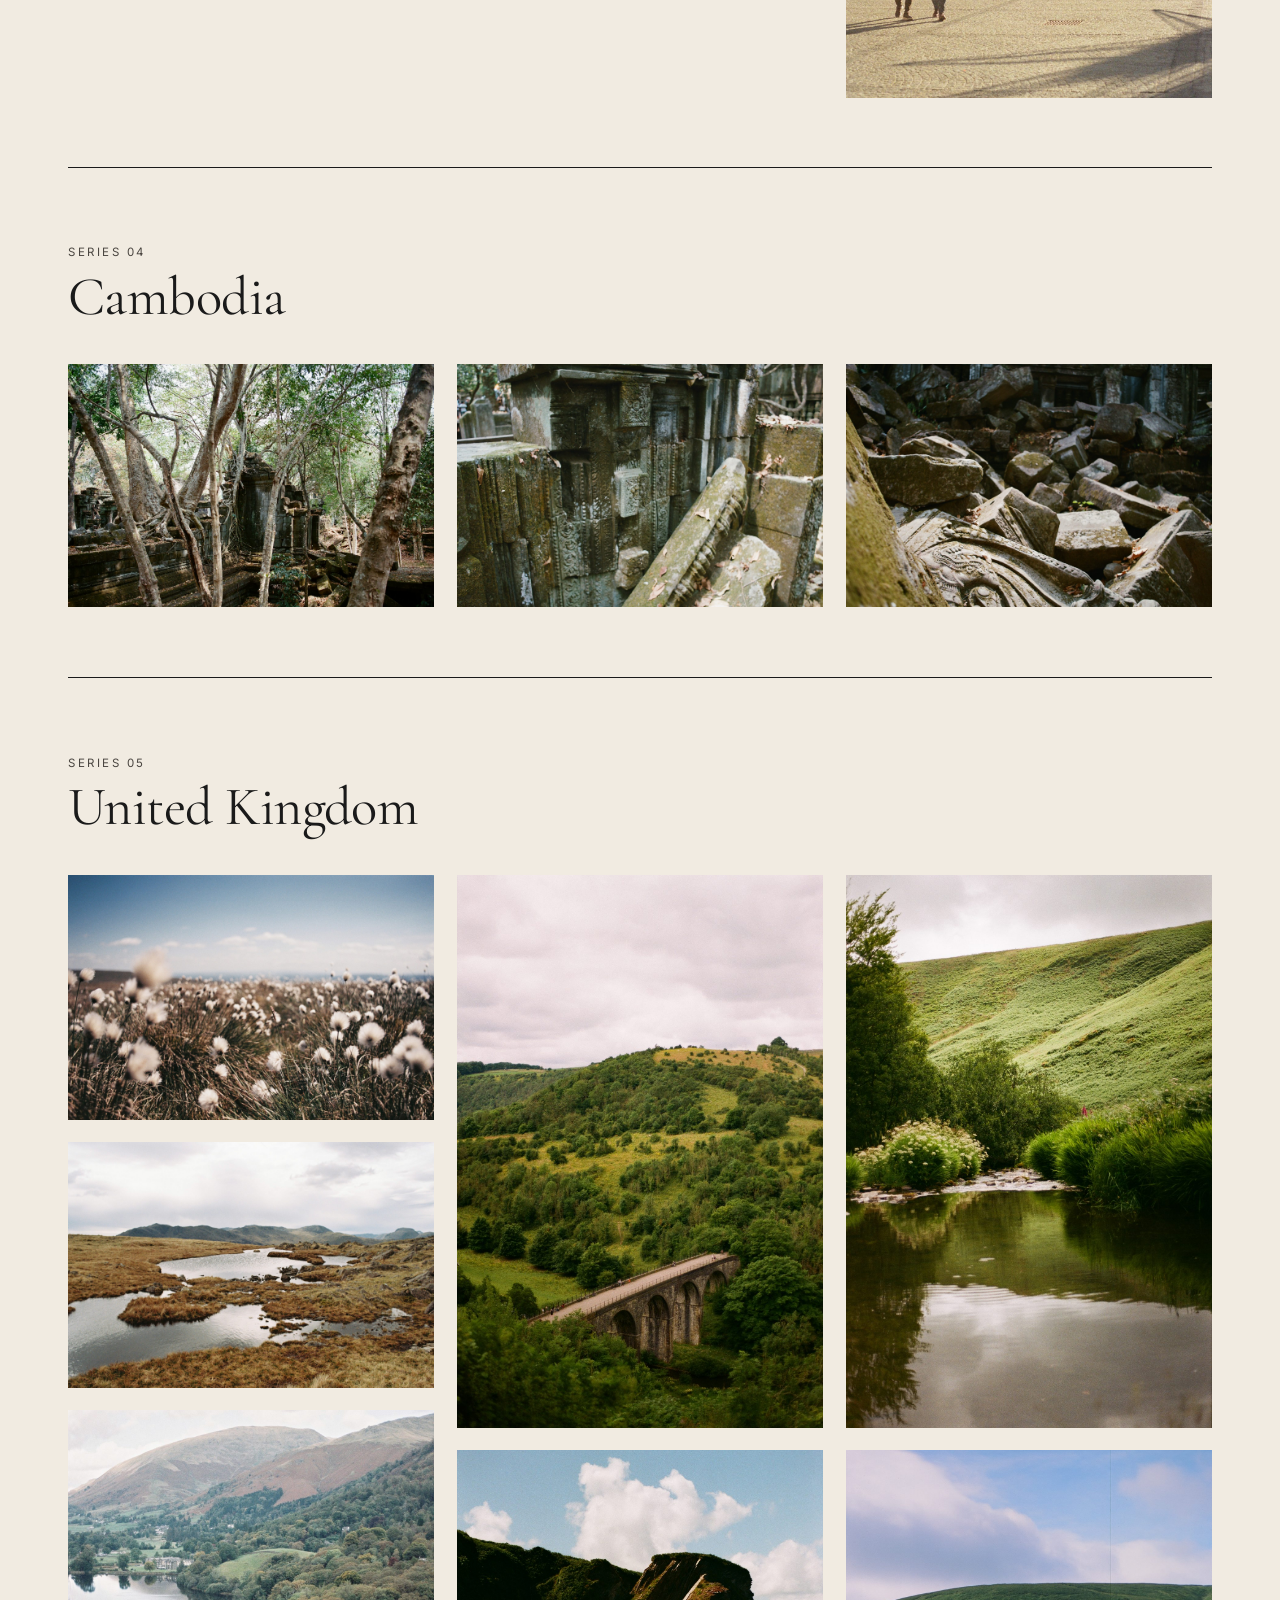
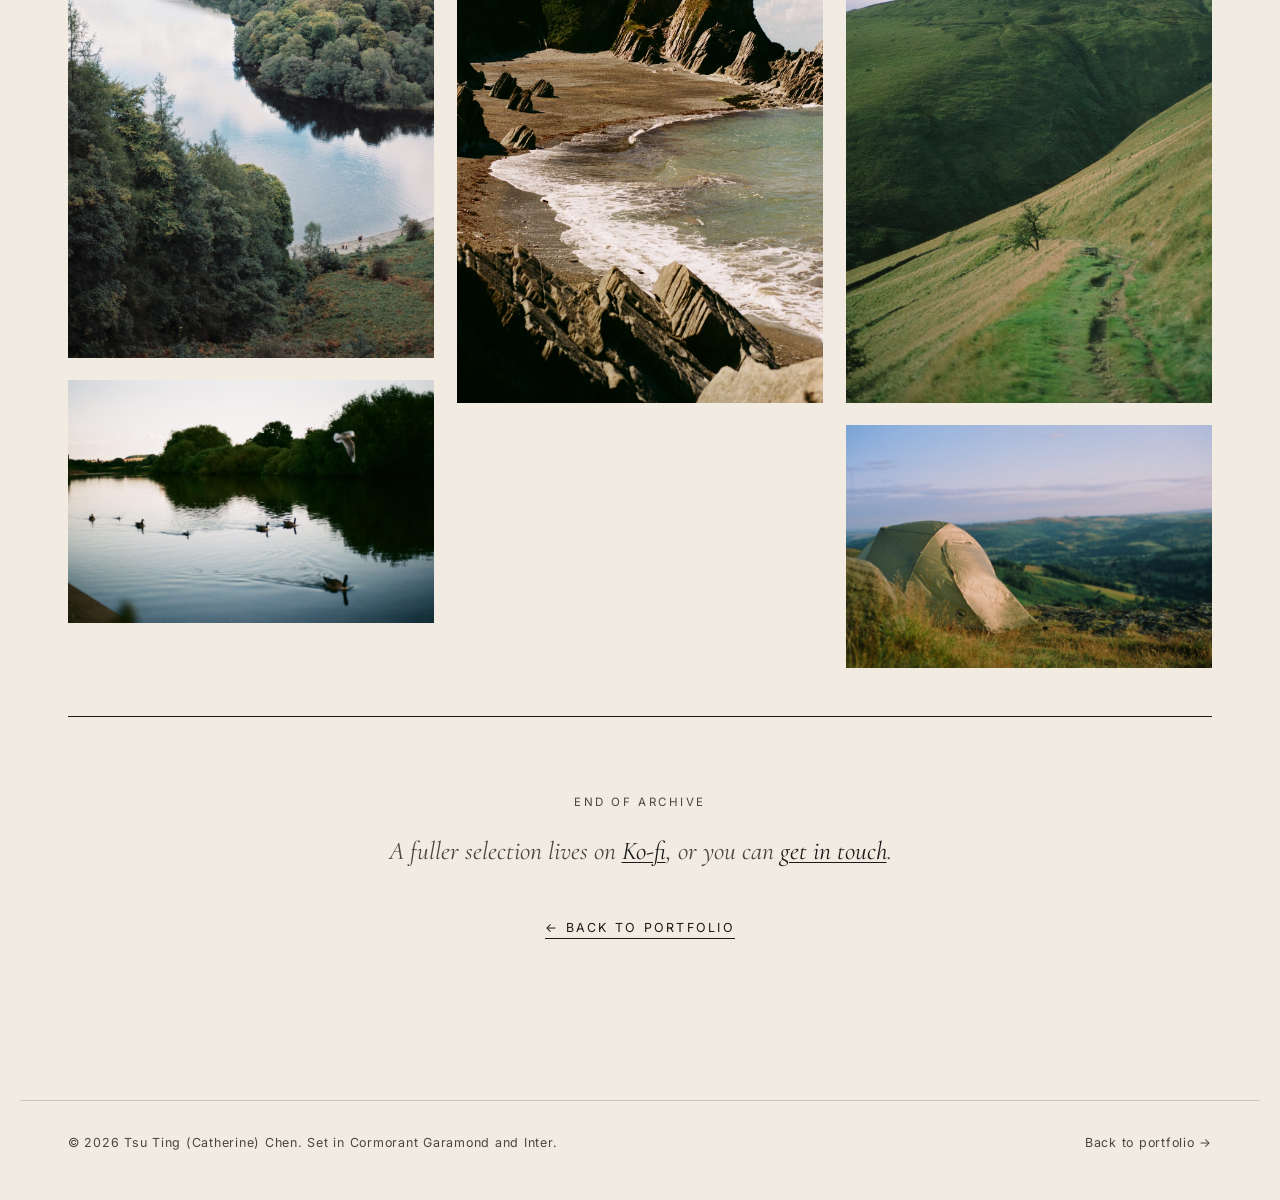
==== commit 866d028e: "Add files via upload" ====
--- a/photography.html
+++ b/photography.html
@@ -25,7 +25,7 @@
 
 <!-- HERO -->
 <section class="photo-hero">
-  <div class="photo-hero-image placeholder"></div>
+  <figure class="photo-hero-image"><img src="photos/Green_Hillside_Serenity.jpg" alt="Green hillside" loading="lazy"></figure>
   <div class="photo-hero-text">
     <p class="kicker">Issue No. 02 / Photography</p>
     <h1 class="display photo-display">
--- a/styles.css
+++ b/styles.css
@@ -695,11 +695,14 @@
   .photo-hero { grid-template-columns: 1.1fr 1fr; gap: 4rem; }
 }
 .photo-hero-image {
-  aspect-ratio: 4 / 5;
-  width: 100%;
-}
-@media (min-width: 900px) {
-  .photo-hero-image { aspect-ratio: 4 / 5.4; }
+  width: 100%;
+  margin: 0;
+  background: var(--paper-2);
+}
+.photo-hero-image img {
+  width: 100%;
+  height: auto;
+  display: block;
 }
 .photo-hero-text { padding-bottom: 1rem; }
 .photo-display {
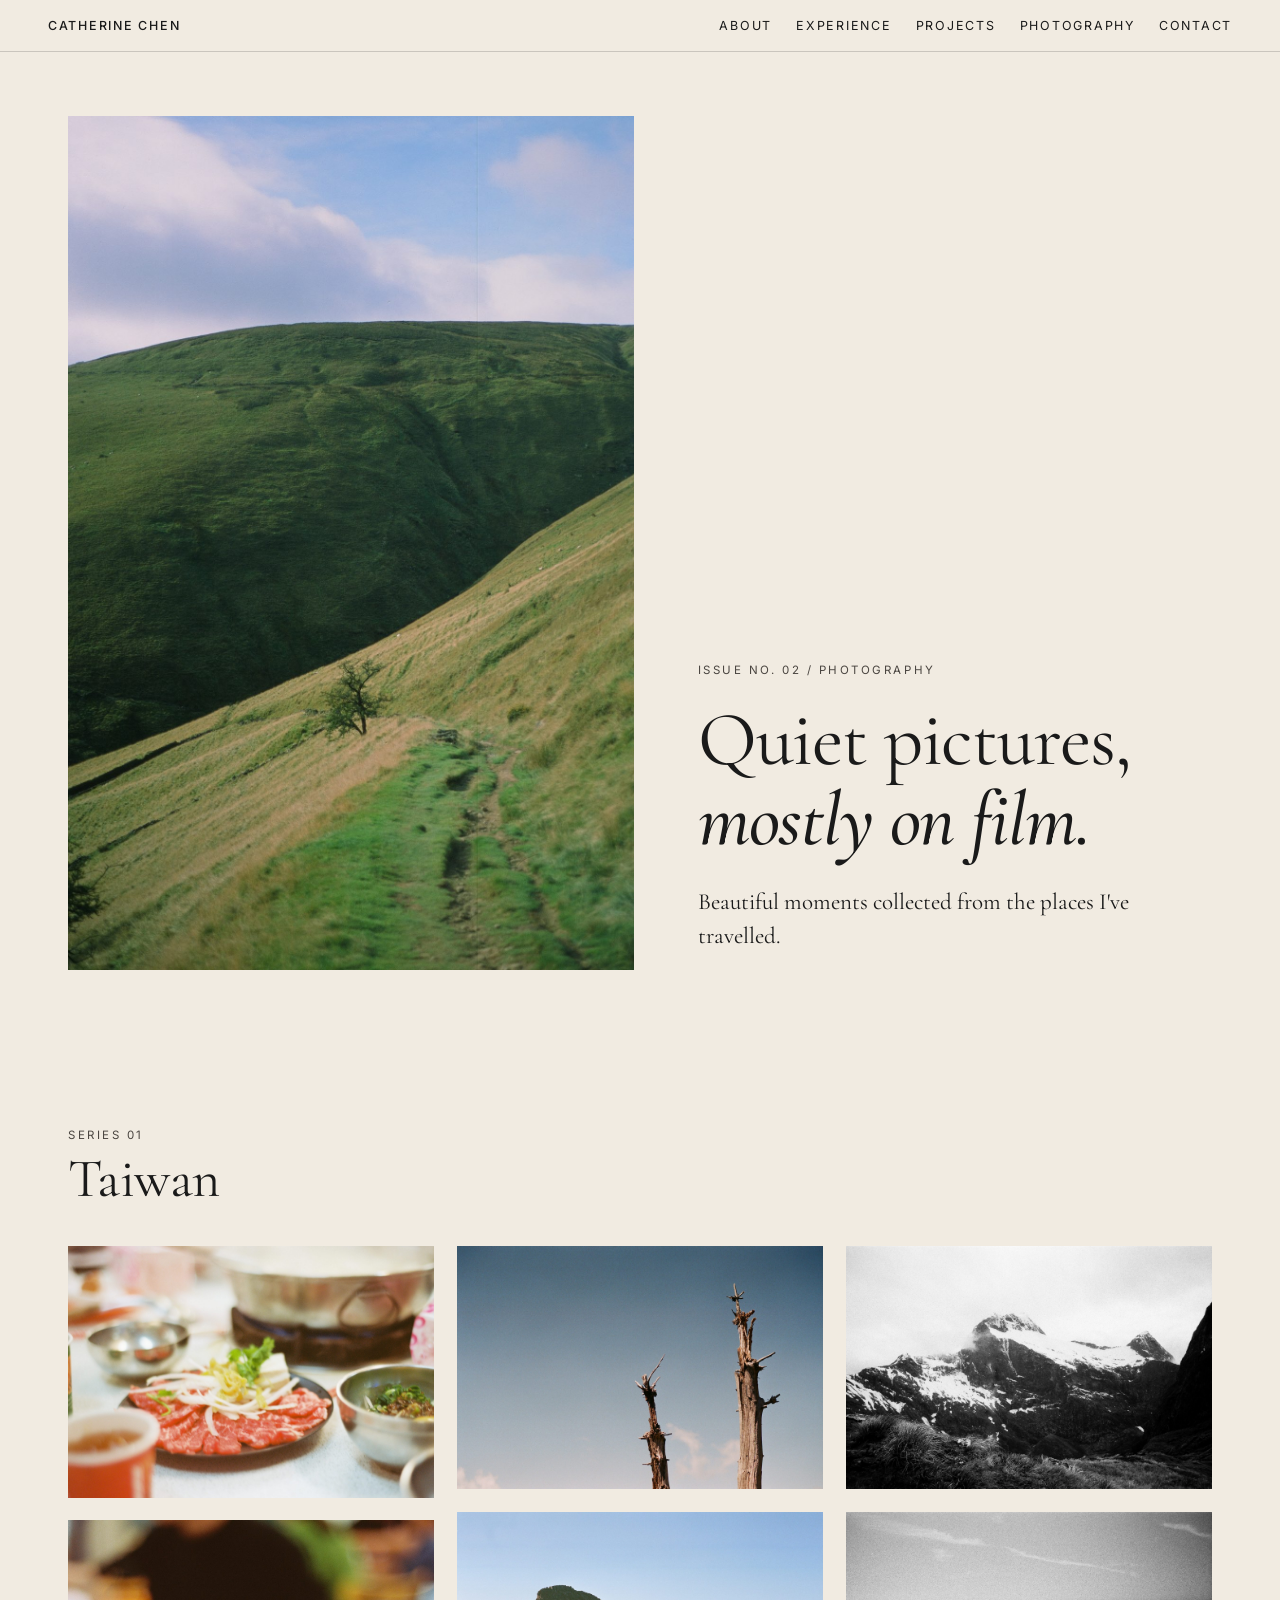
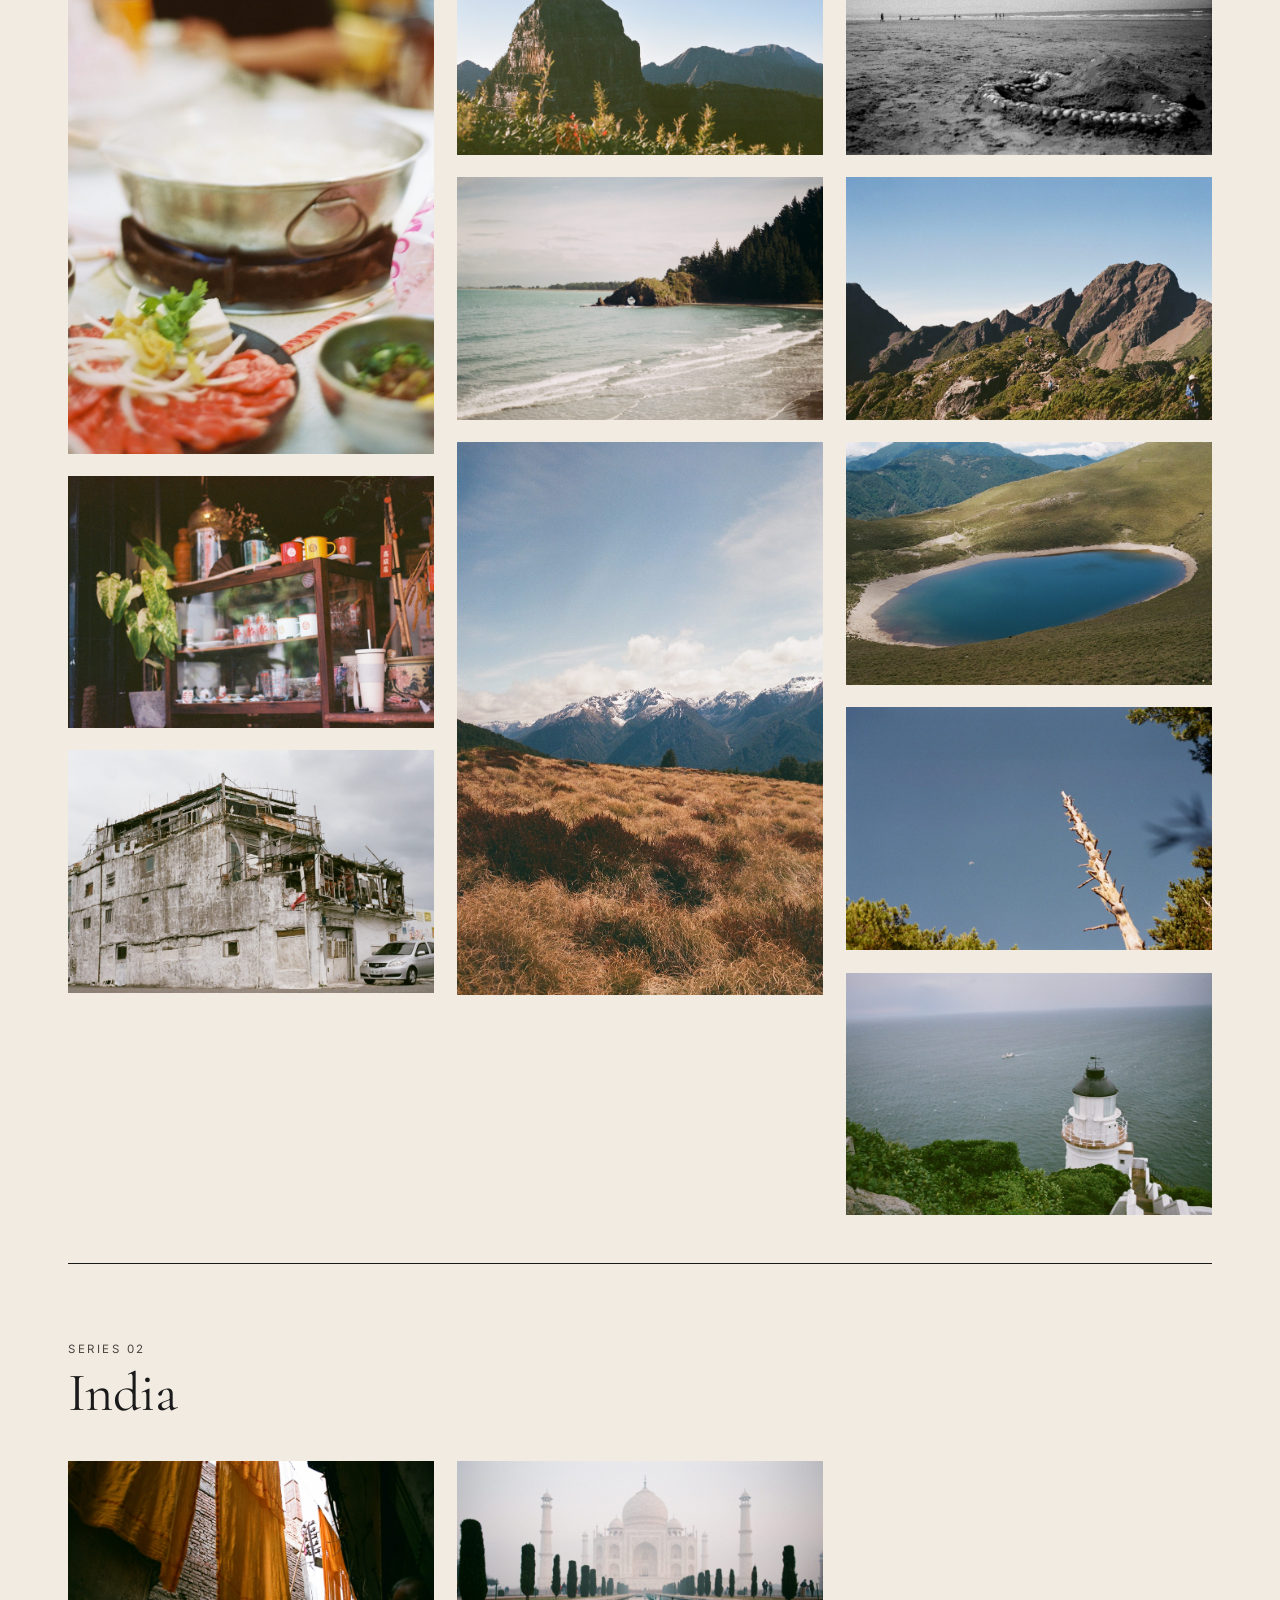
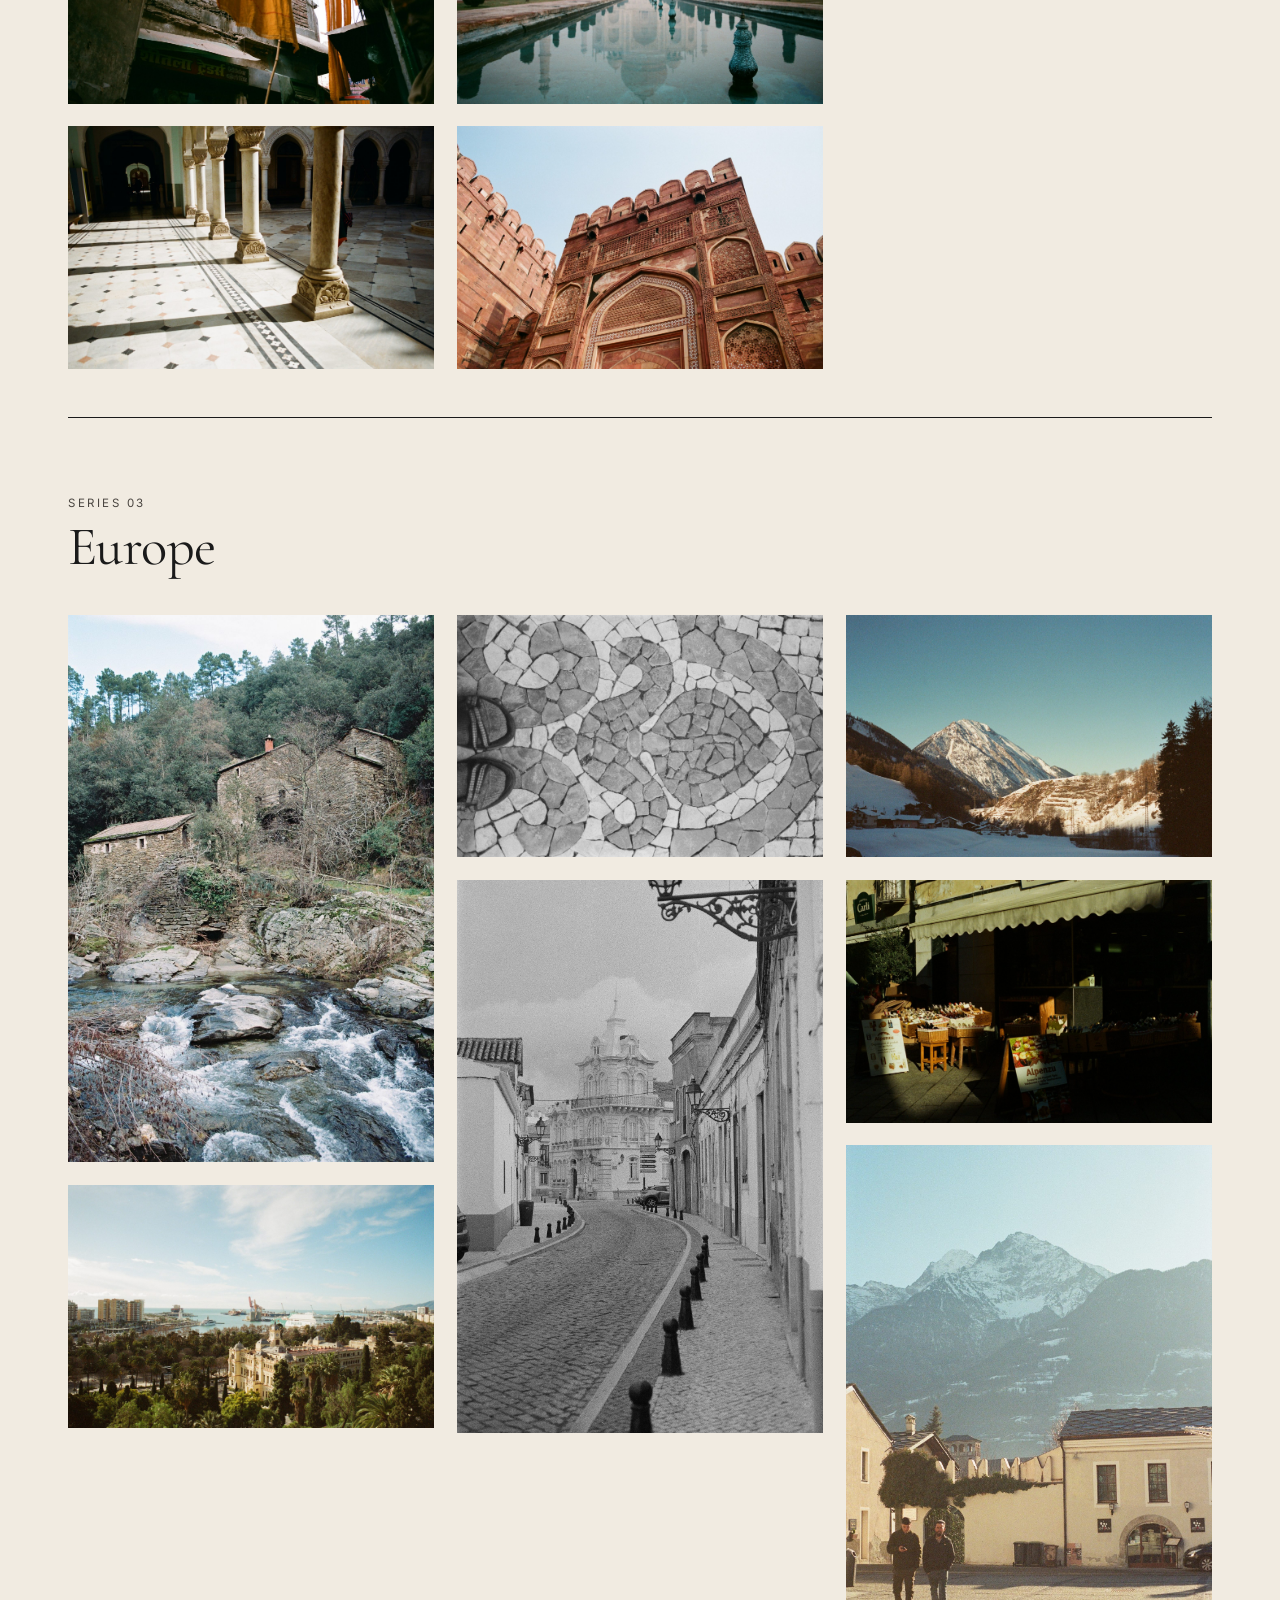
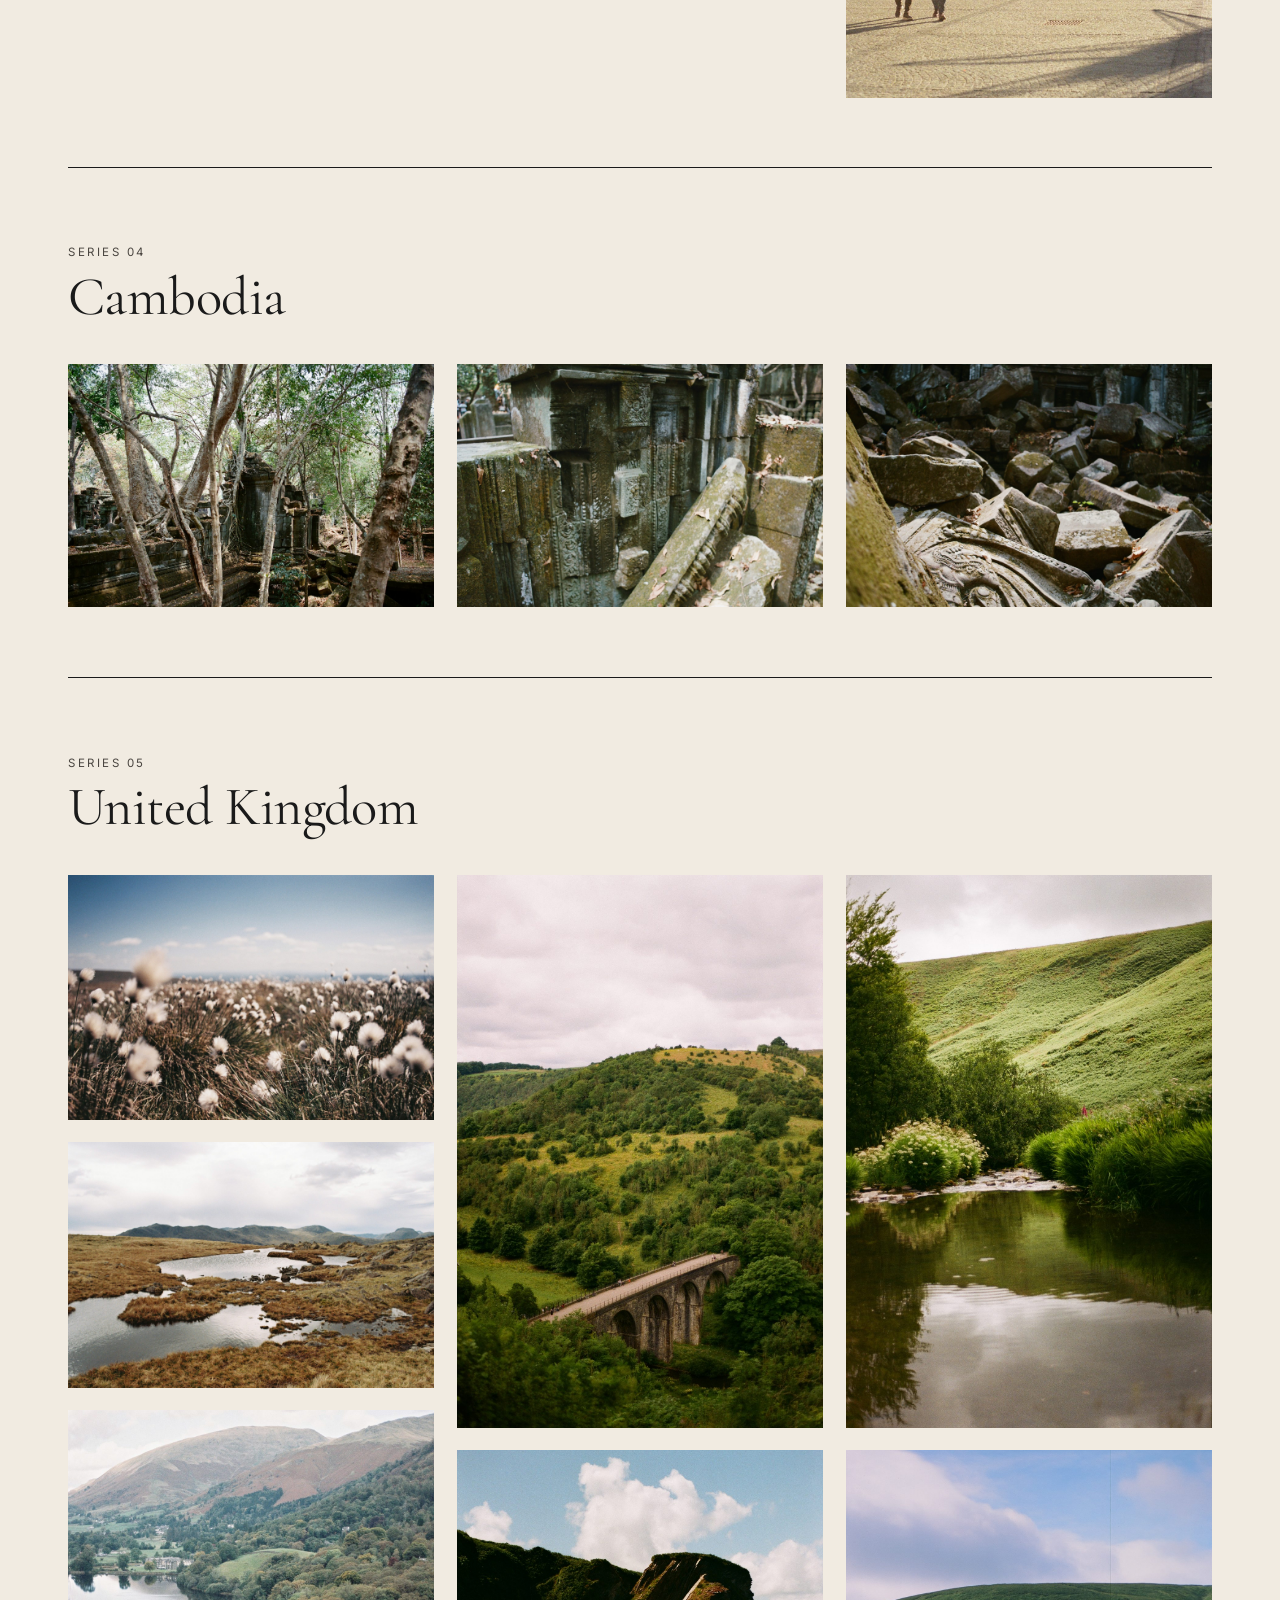
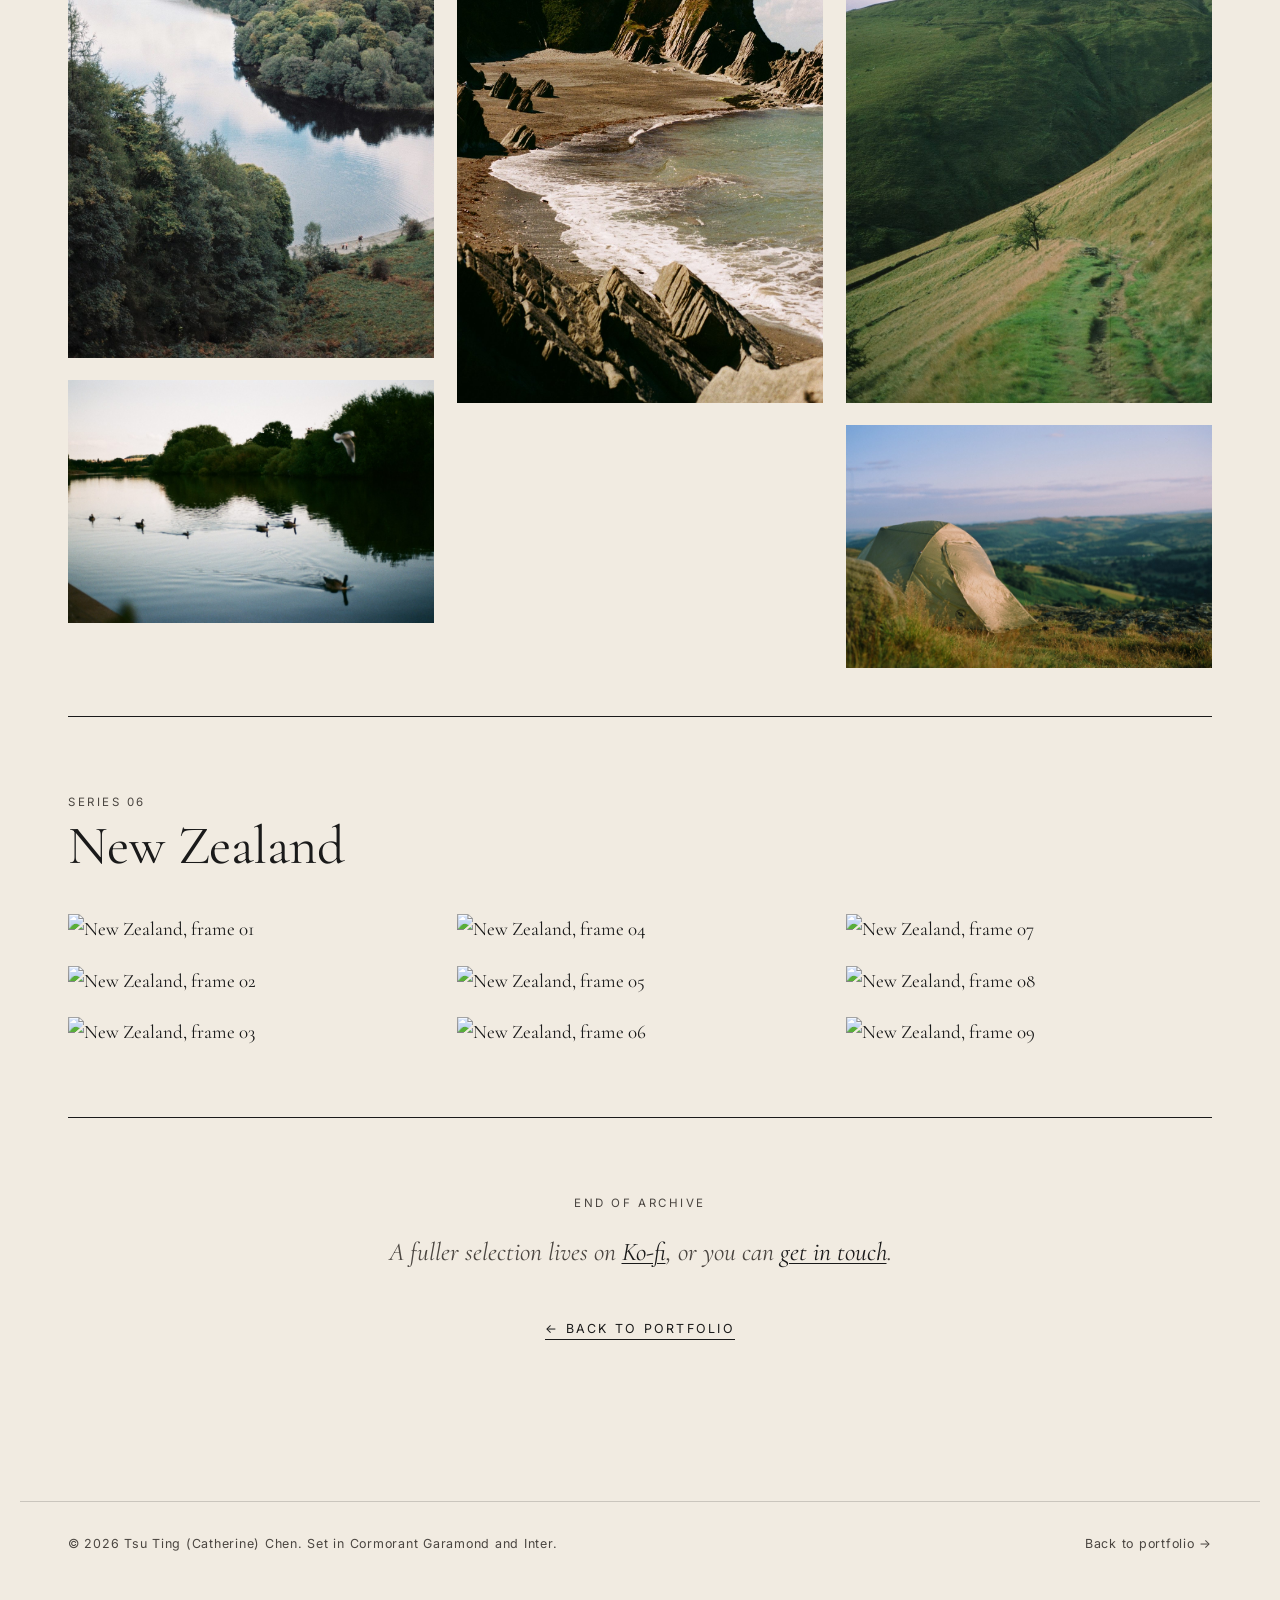
==== commit 9a6bafbb: "Add files via upload" ====
--- a/photography.html
+++ b/photography.html
@@ -4,7 +4,7 @@
   <meta charset="utf-8" />
   <meta name="viewport" content="width=device-width,initial-scale=1" />
   <title>Photography, Catherine Chen</title>
-  <meta name="description" content="A film photography archive by Catherine Chen across Taiwan, India, Europe, Cambodia, and the UK." />
+  <meta name="description" content="A film photography archive by Catherine Chen across Taiwan, India, Europe, Cambodia, the UK, and New Zealand." />
   <link rel="preconnect" href="https://fonts.googleapis.com">
   <link rel="preconnect" href="https://fonts.gstatic.com" crossorigin>
   <link href="https://fonts.googleapis.com/css2?family=Cormorant+Garamond:ital,wght@0,300;0,400;0,500;0,600;1,400;1,500&family=Inter:wght@300;400;500;600&display=swap" rel="stylesheet">
@@ -129,6 +129,25 @@
 
   <hr class="rule" />
 
+  <!-- NEW ZEALAND -->
+  <section class="section location" id="new-zealand">
+    <p class="sec-num">Series 06</p>
+    <h2 class="sec-title">New Zealand</h2>
+    <div class="photo-grid">
+      <figure class="photo"><img src="photos/new-zealand/new-zealand-01.jpg" alt="New Zealand, frame 01" loading="lazy"></figure>
+      <figure class="photo"><img src="photos/new-zealand/new-zealand-02.jpg" alt="New Zealand, frame 02" loading="lazy"></figure>
+      <figure class="photo"><img src="photos/new-zealand/new-zealand-03.jpg" alt="New Zealand, frame 03" loading="lazy"></figure>
+      <figure class="photo"><img src="photos/new-zealand/new-zealand-04.jpg" alt="New Zealand, frame 04" loading="lazy"></figure>
+      <figure class="photo"><img src="photos/new-zealand/new-zealand-05.jpg" alt="New Zealand, frame 05" loading="lazy"></figure>
+      <figure class="photo"><img src="photos/new-zealand/new-zealand-06.jpg" alt="New Zealand, frame 06" loading="lazy"></figure>
+      <figure class="photo"><img src="photos/new-zealand/new-zealand-07.jpg" alt="New Zealand, frame 07" loading="lazy"></figure>
+      <figure class="photo"><img src="photos/new-zealand/new-zealand-08.jpg" alt="New Zealand, frame 08" loading="lazy"></figure>
+      <figure class="photo"><img src="photos/new-zealand/new-zealand-09.jpg" alt="New Zealand, frame 09" loading="lazy"></figure>
+    </div>
+  </section>
+
+  <hr class="rule" />
+
   <!-- COLOPHON / END -->
   <section class="section end-note">
     <p class="kicker">End of archive</p>
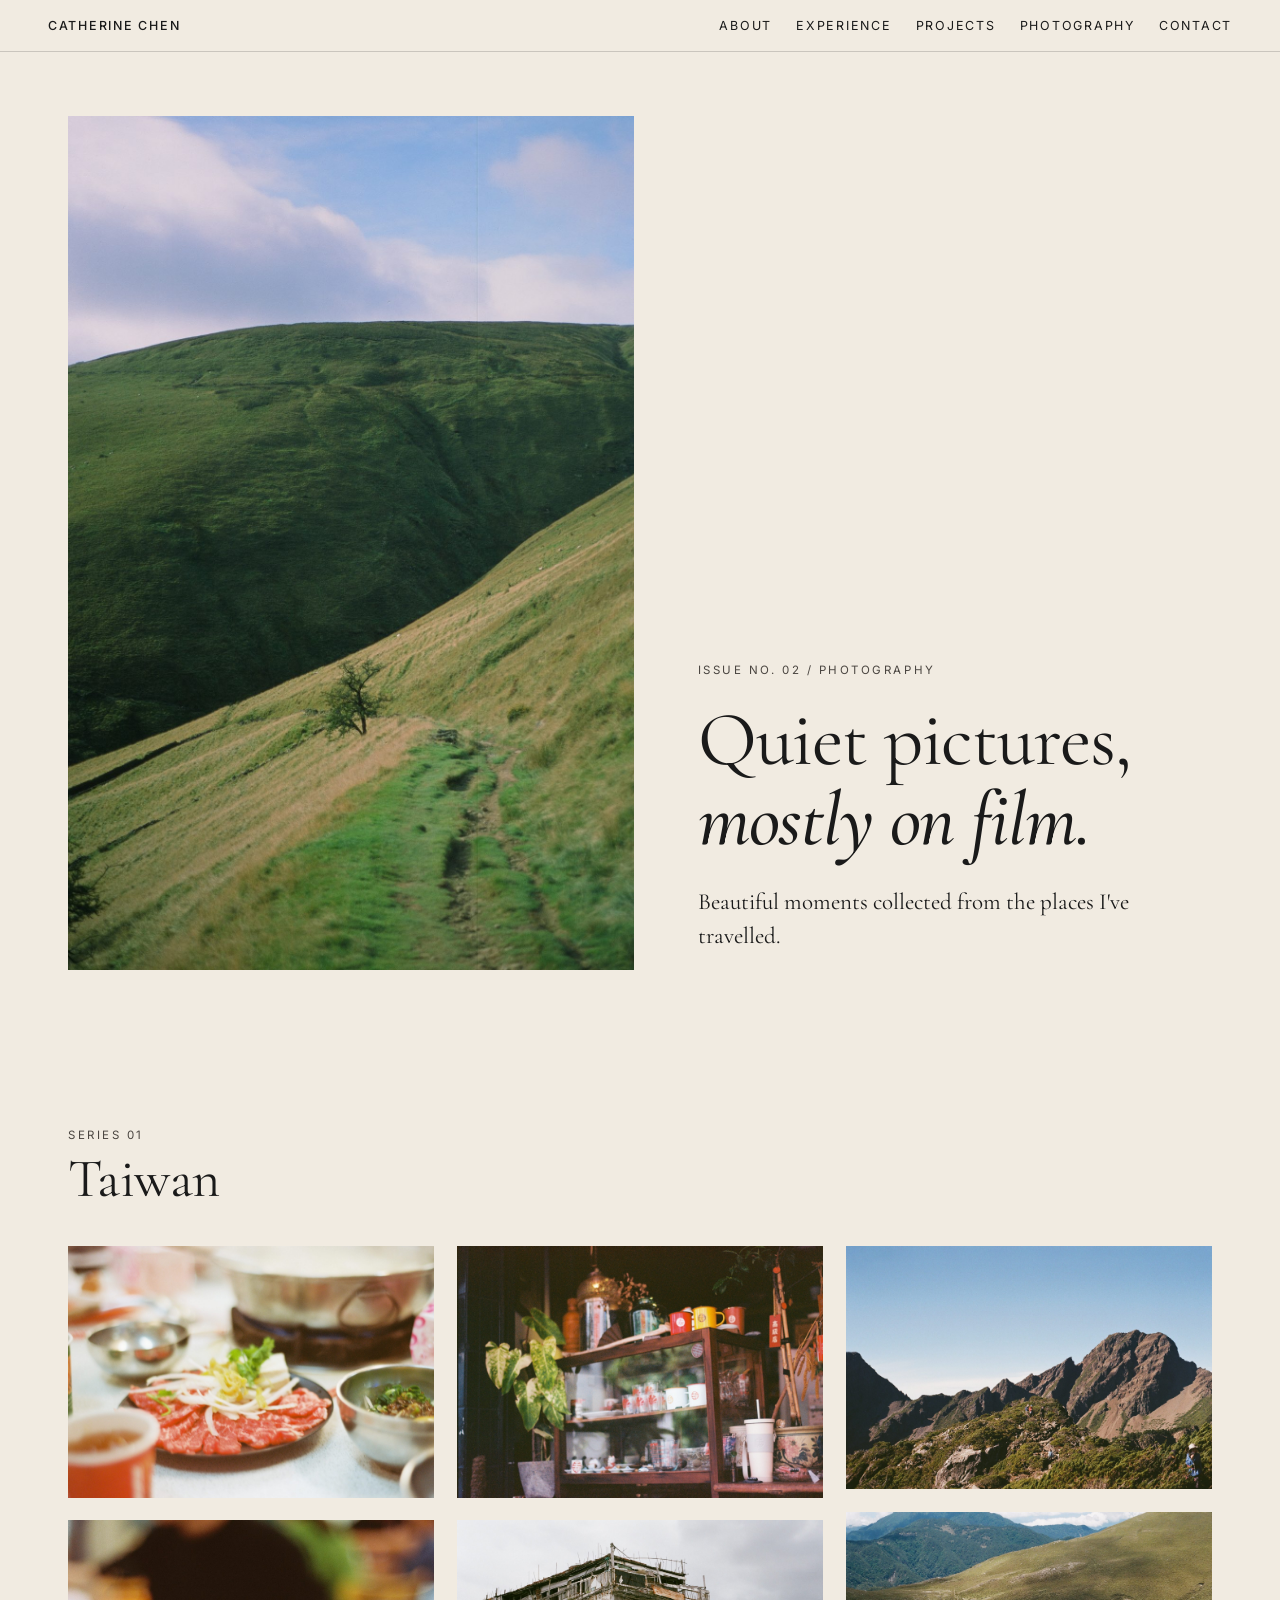
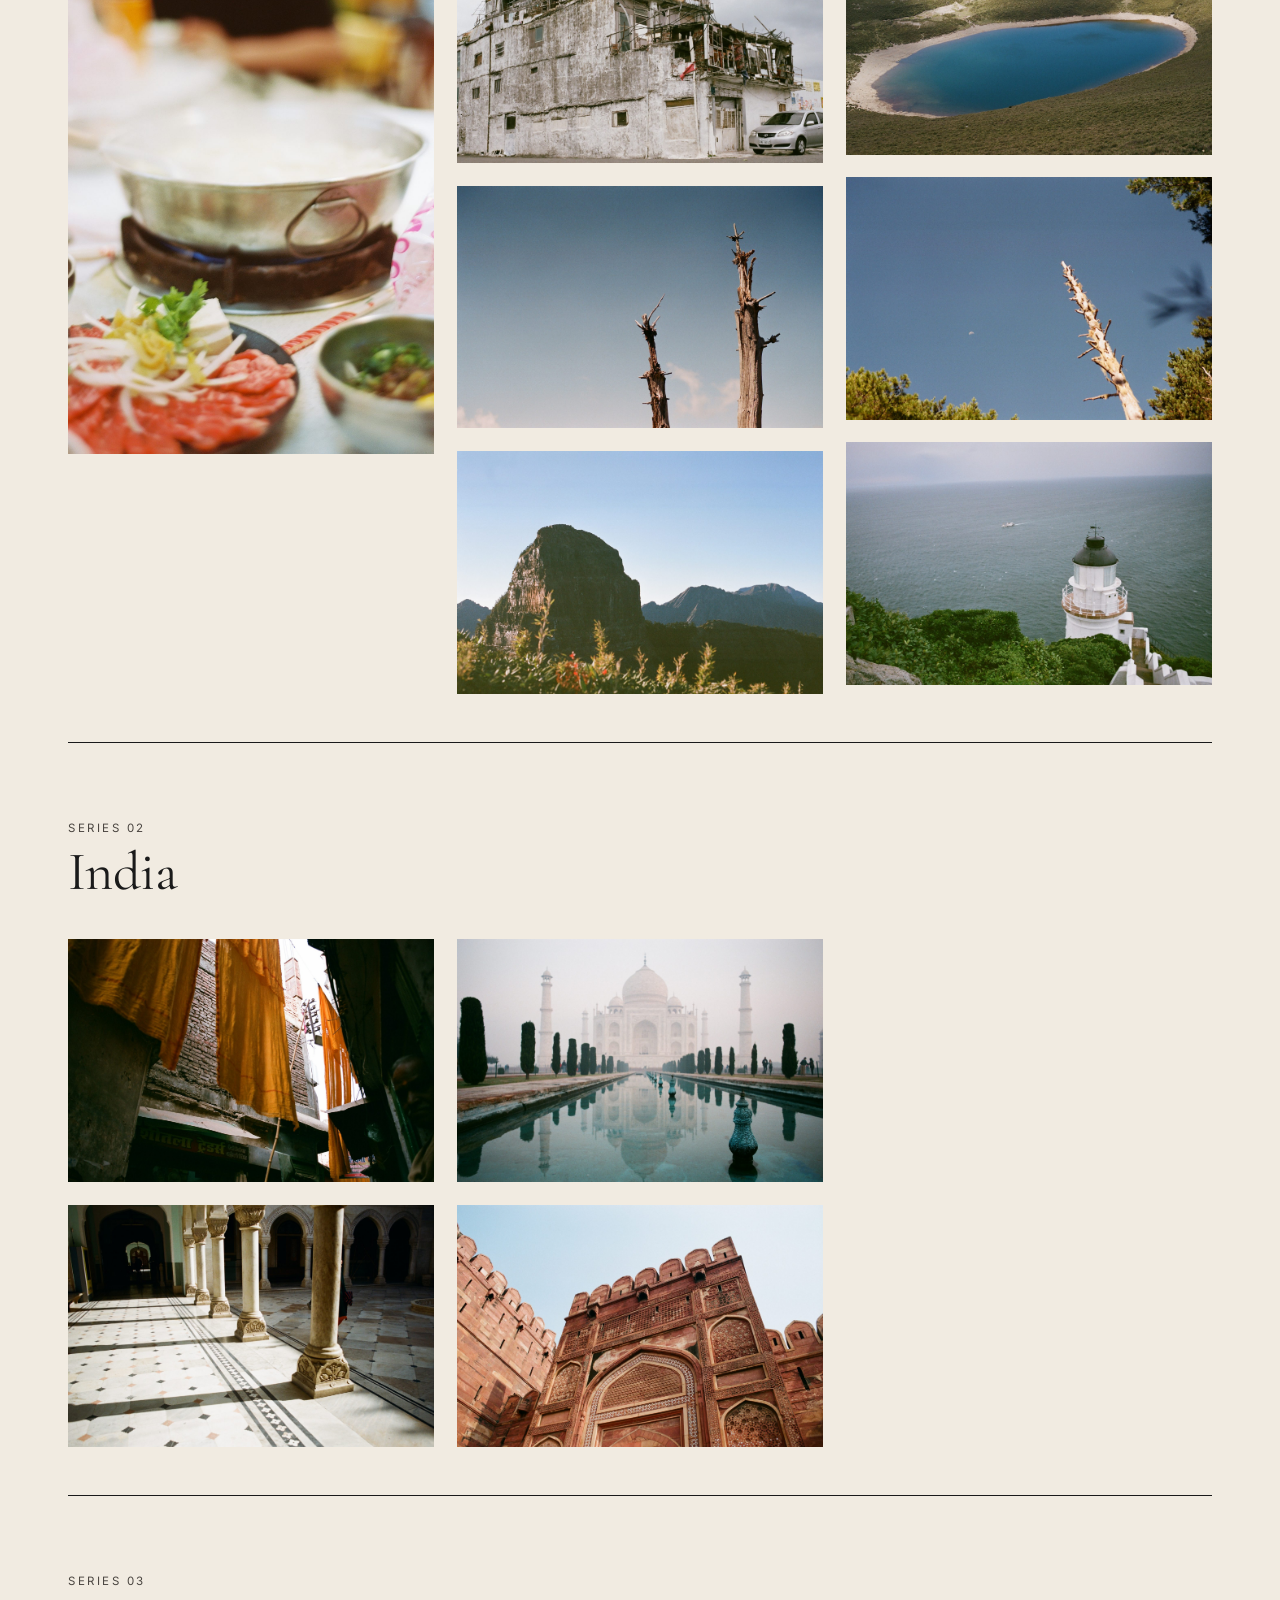
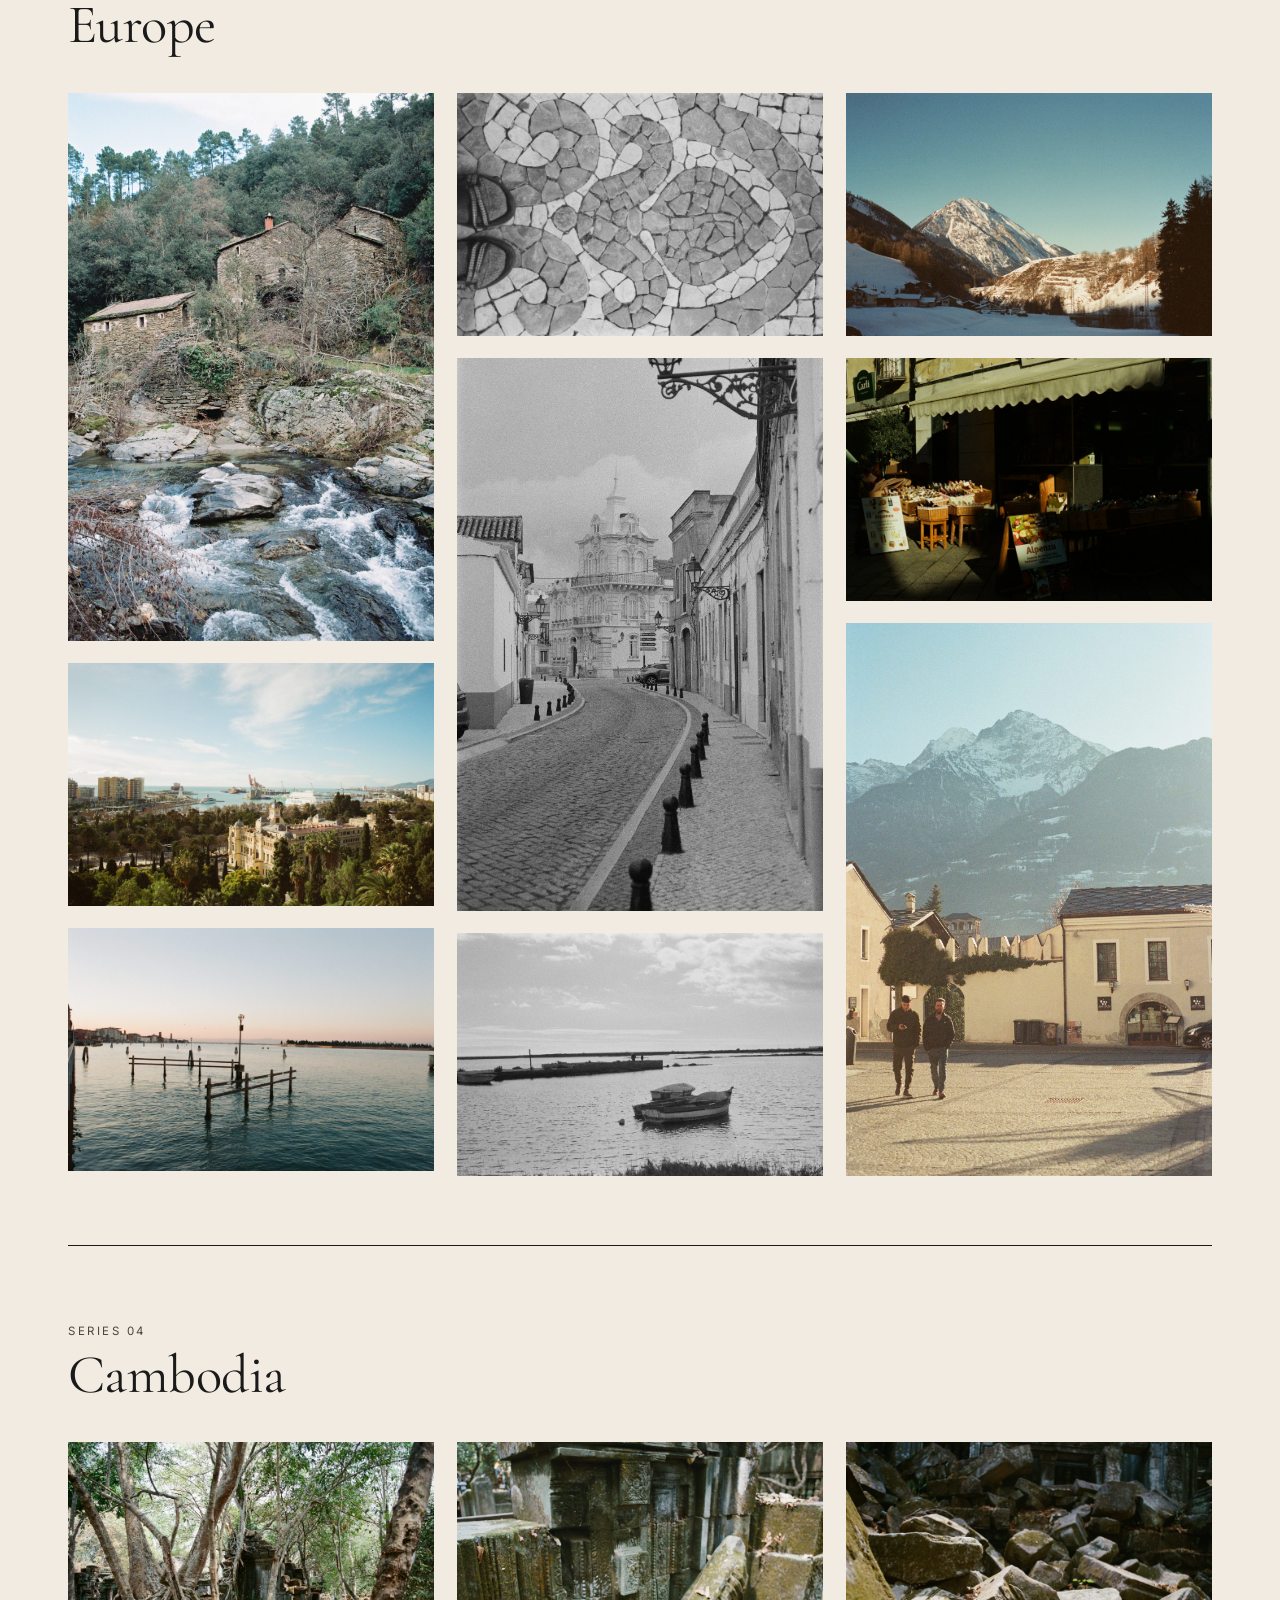
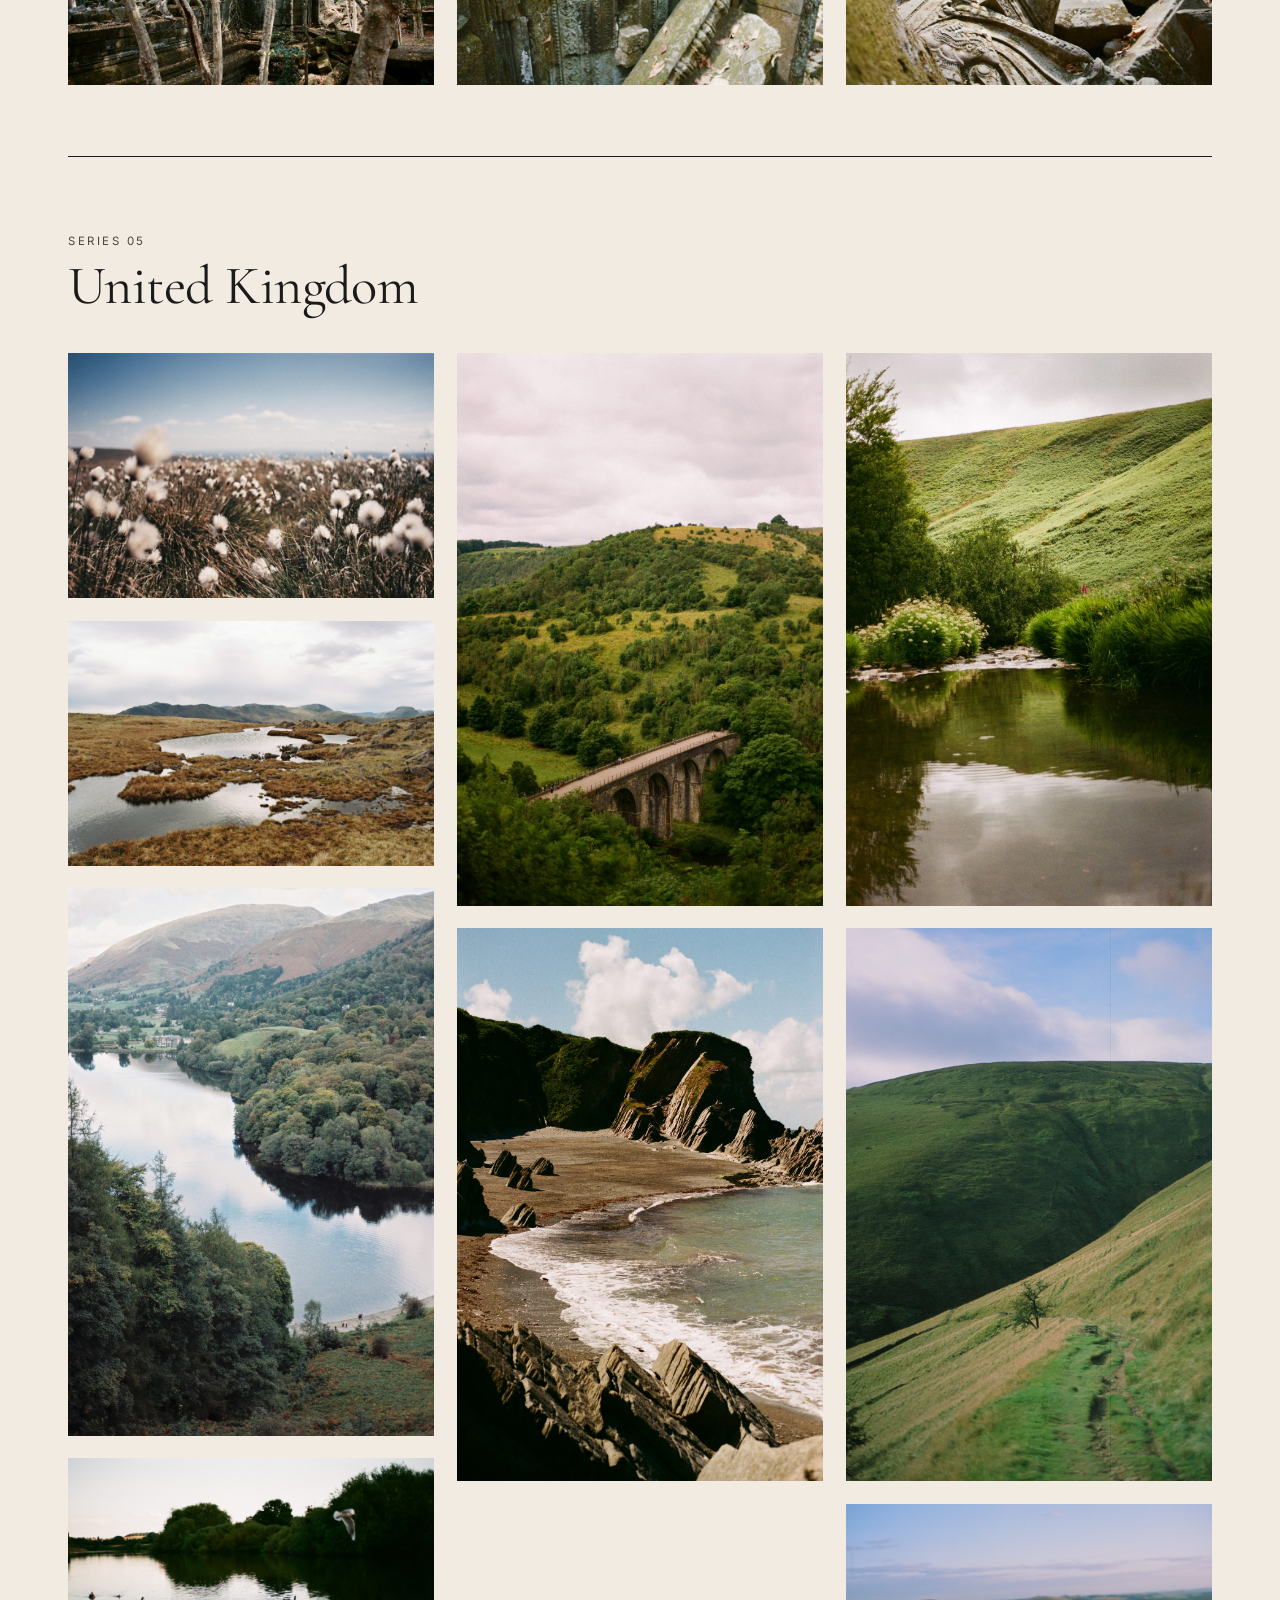
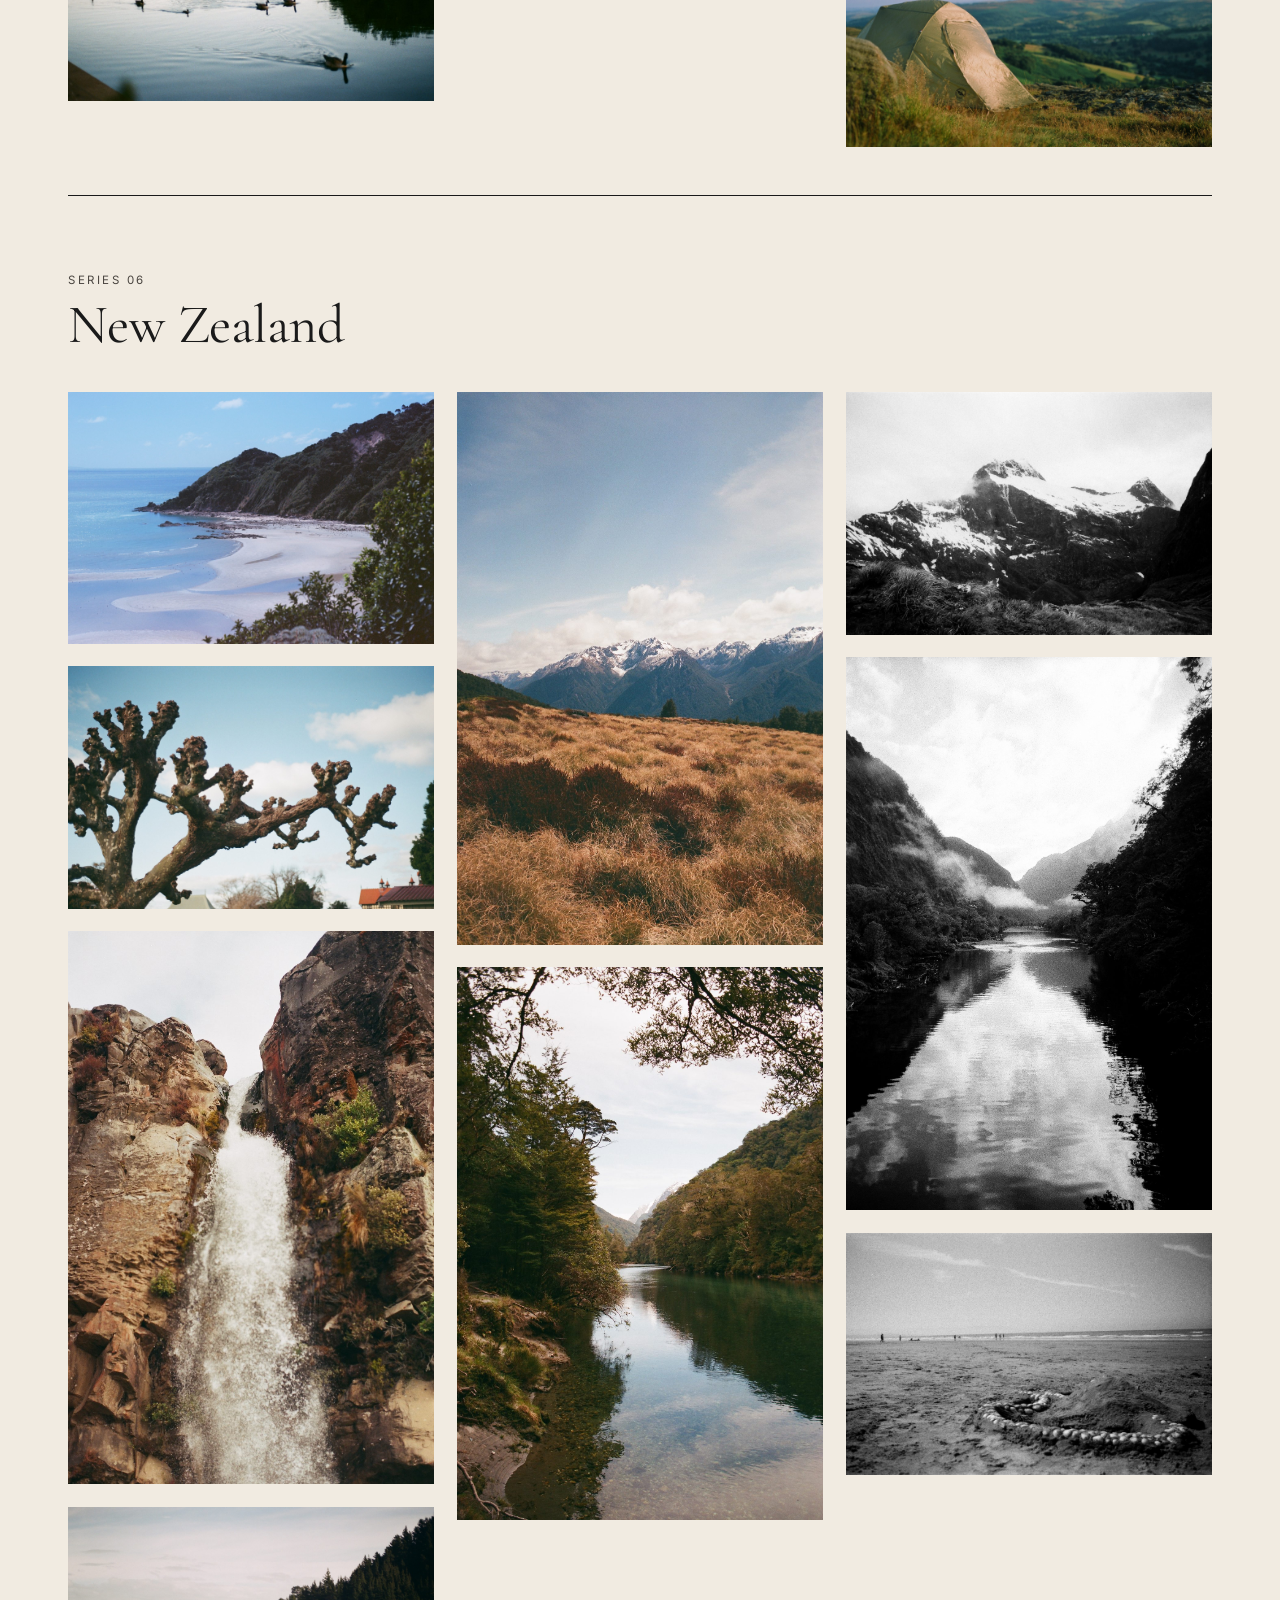
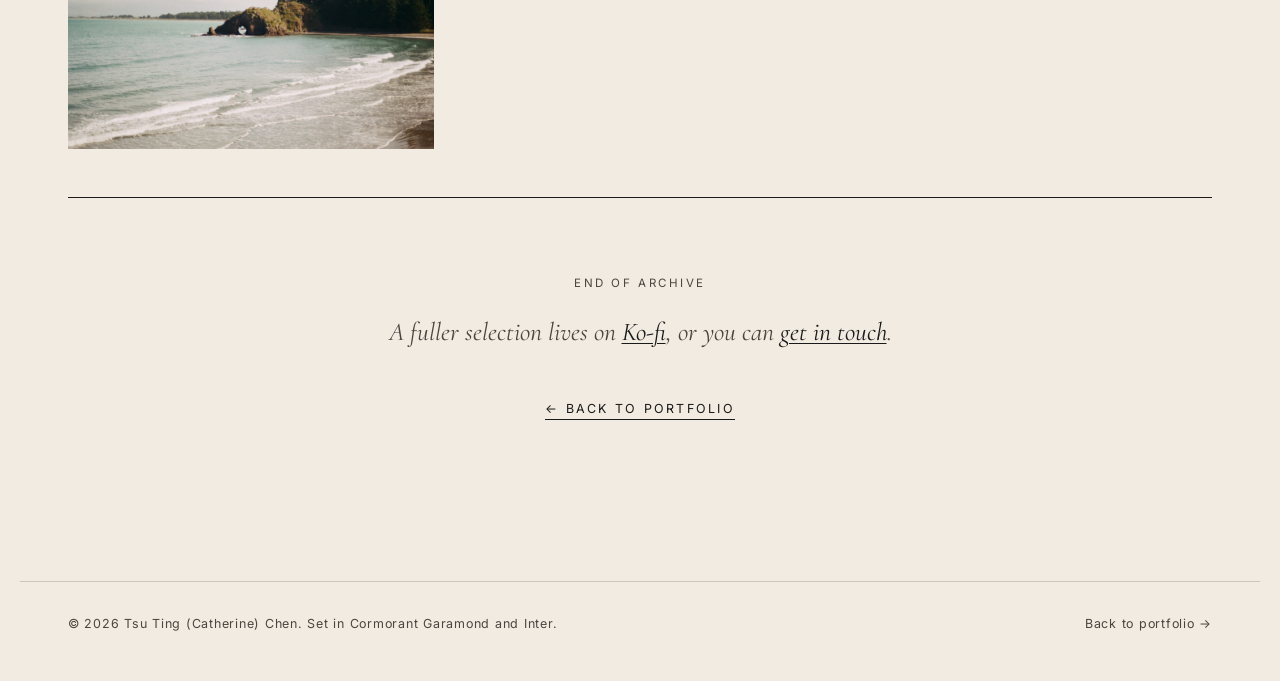
==== commit cf34447e: "Add files via upload" ====
--- a/photography.html
+++ b/photography.html
@@ -51,10 +51,6 @@
       <figure class="photo"><img src="photos/taiwan/taiwan-04.jpg" alt="Taiwan, frame 04" loading="lazy"></figure>
       <figure class="photo"><img src="photos/taiwan/taiwan-05.jpg" alt="Taiwan, frame 05" loading="lazy"></figure>
       <figure class="photo"><img src="photos/taiwan/taiwan-06.jpg" alt="Taiwan, frame 06" loading="lazy"></figure>
-      <figure class="photo"><img src="photos/taiwan/taiwan-07.jpg" alt="Taiwan, frame 07" loading="lazy"></figure>
-      <figure class="photo"><img src="photos/taiwan/taiwan-08.jpg" alt="Taiwan, frame 08" loading="lazy"></figure>
-      <figure class="photo"><img src="photos/taiwan/taiwan-09.jpg" alt="Taiwan, frame 09" loading="lazy"></figure>
-      <figure class="photo"><img src="photos/taiwan/taiwan-10.jpg" alt="Taiwan, frame 10" loading="lazy"></figure>
       <figure class="photo"><img src="photos/taiwan/taiwan-11.jpg" alt="Taiwan, frame 11" loading="lazy"></figure>
       <figure class="photo"><img src="photos/taiwan/taiwan-12.jpg" alt="Taiwan, frame 12" loading="lazy"></figure>
       <figure class="photo"><img src="photos/taiwan/taiwan-13.jpg" alt="Taiwan, frame 13" loading="lazy"></figure>
